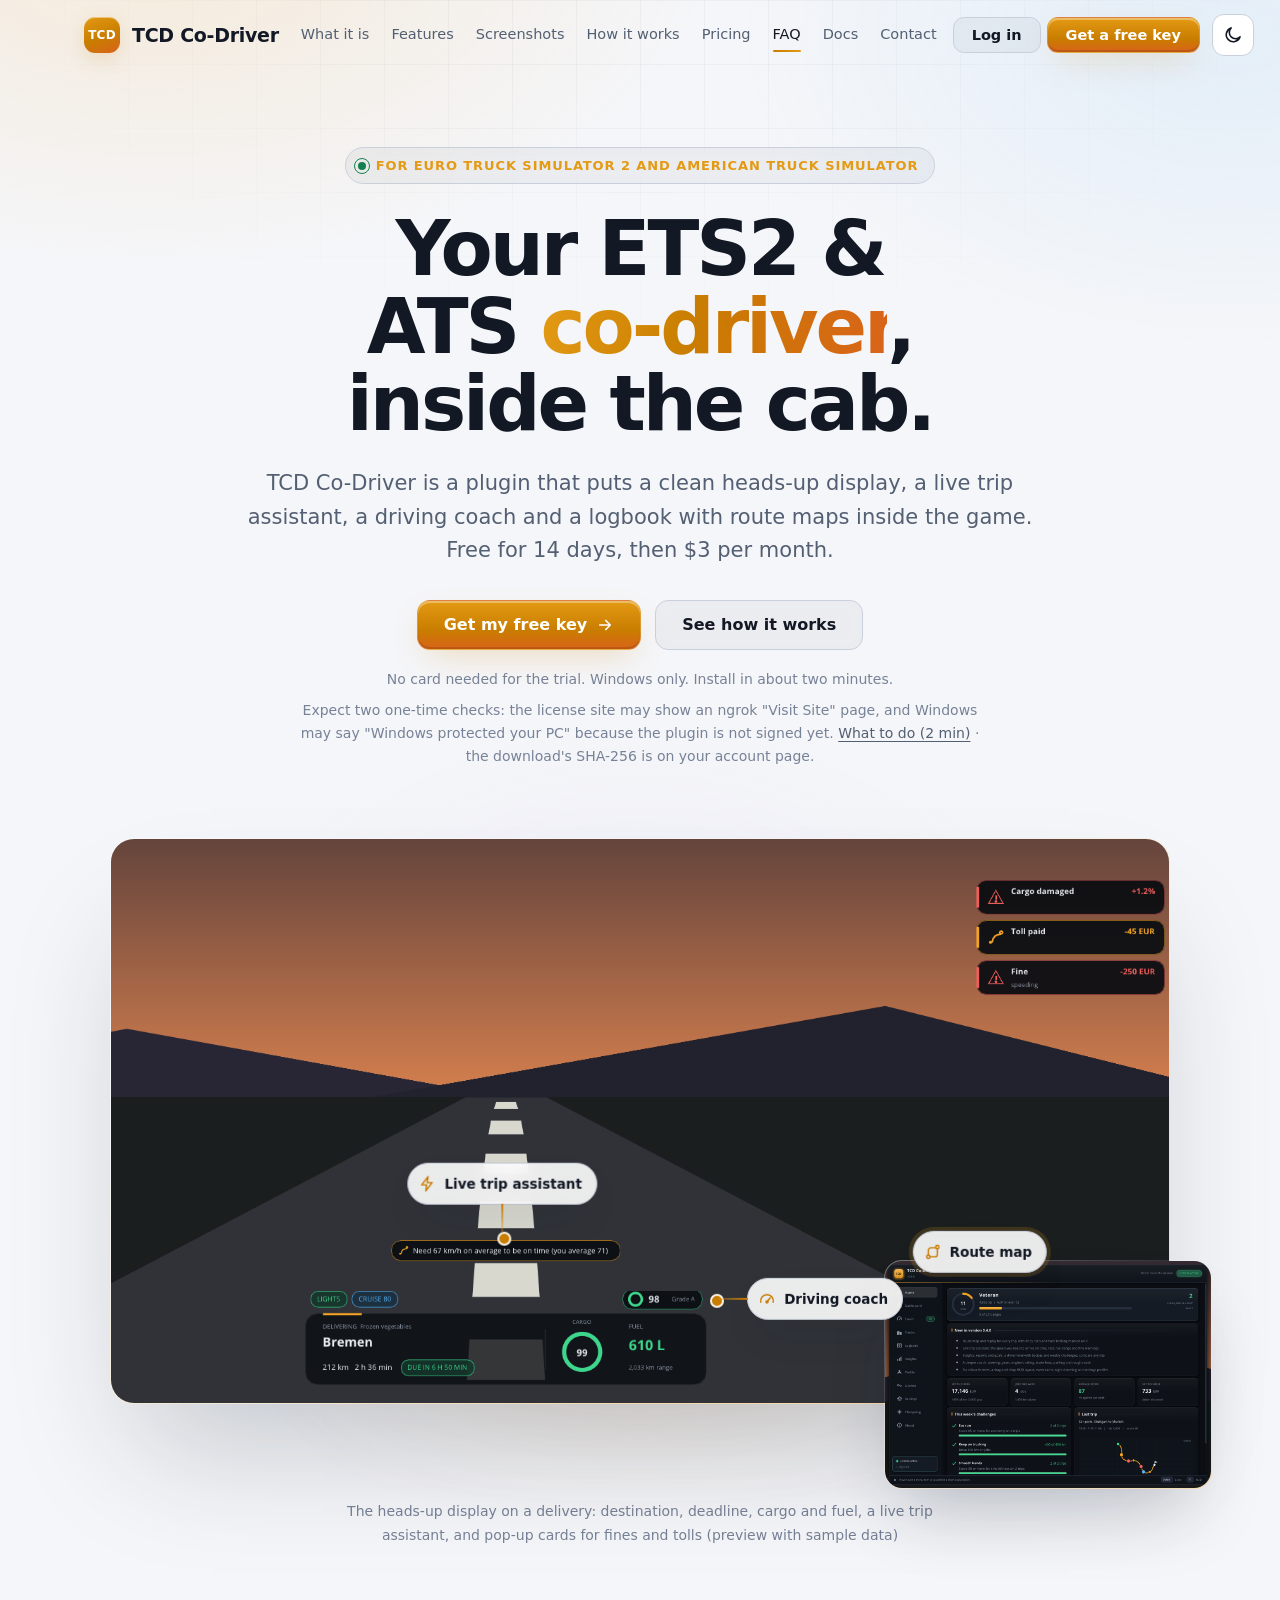
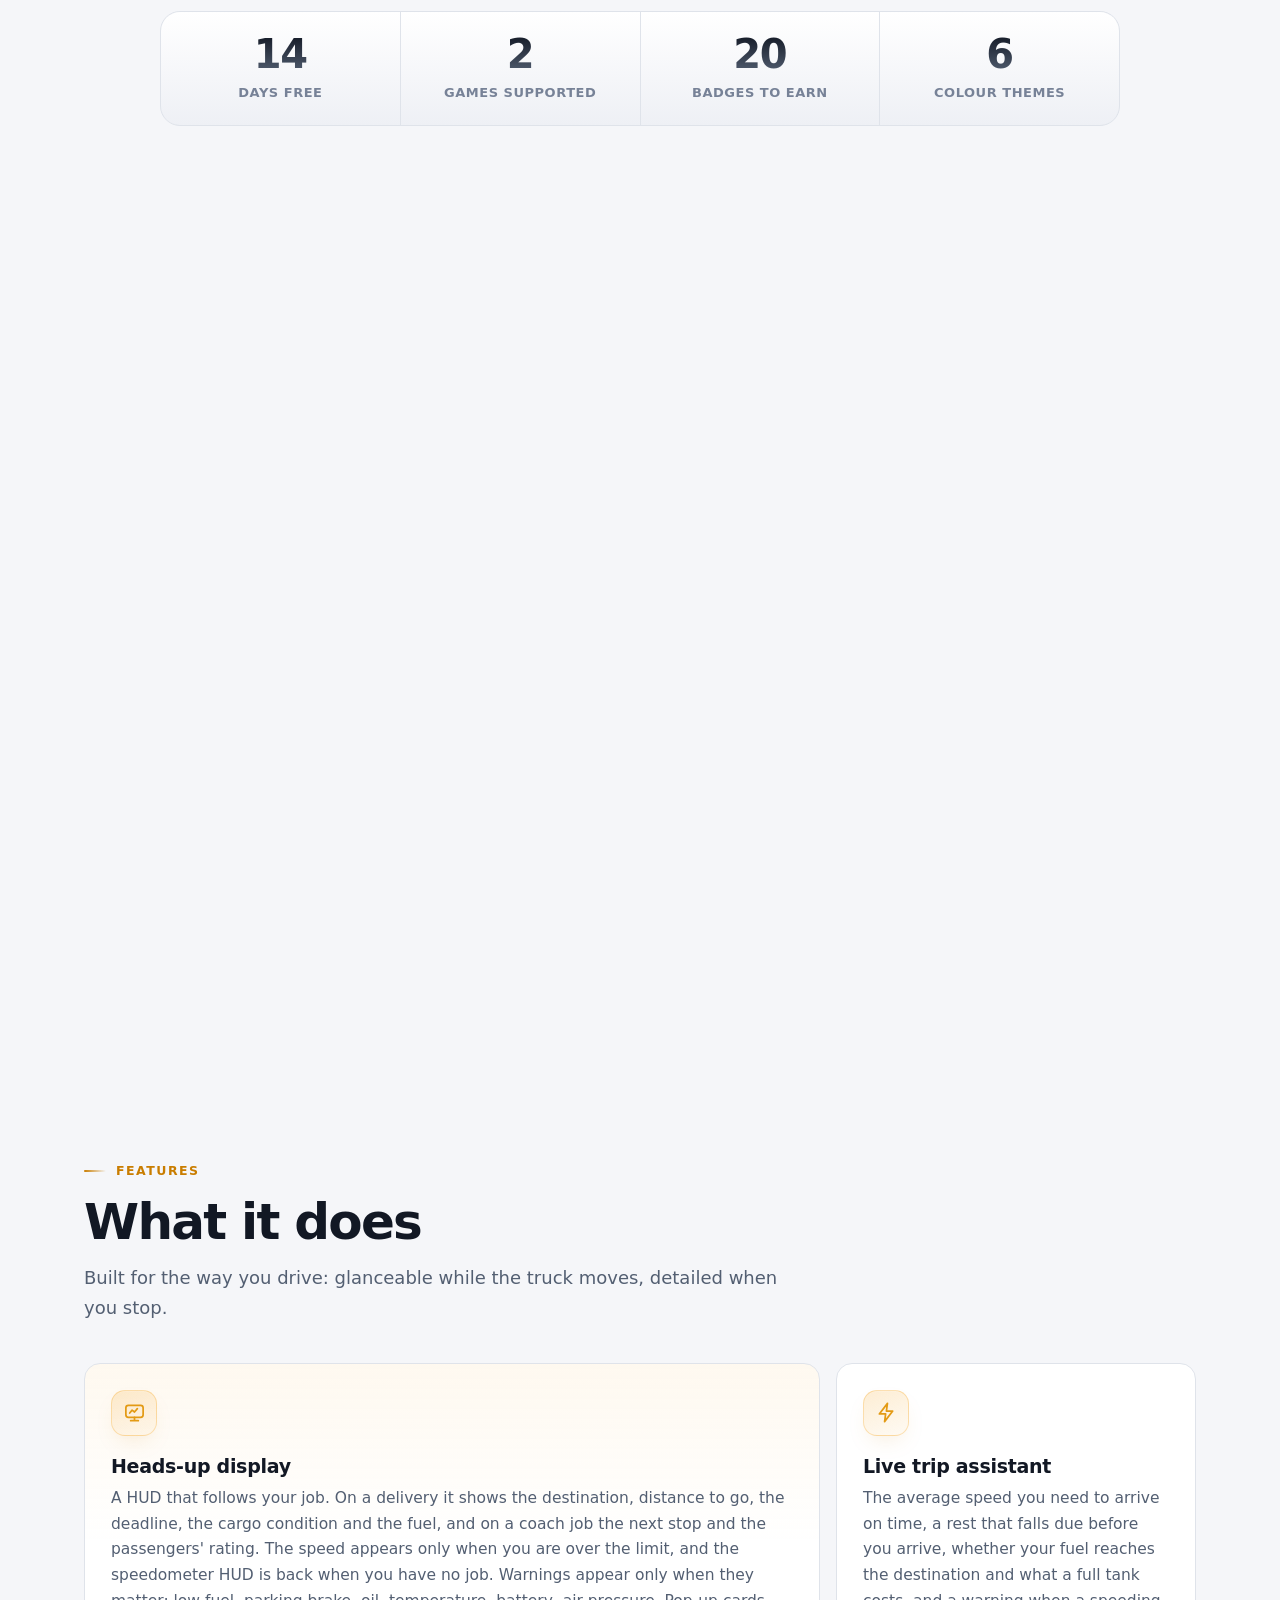
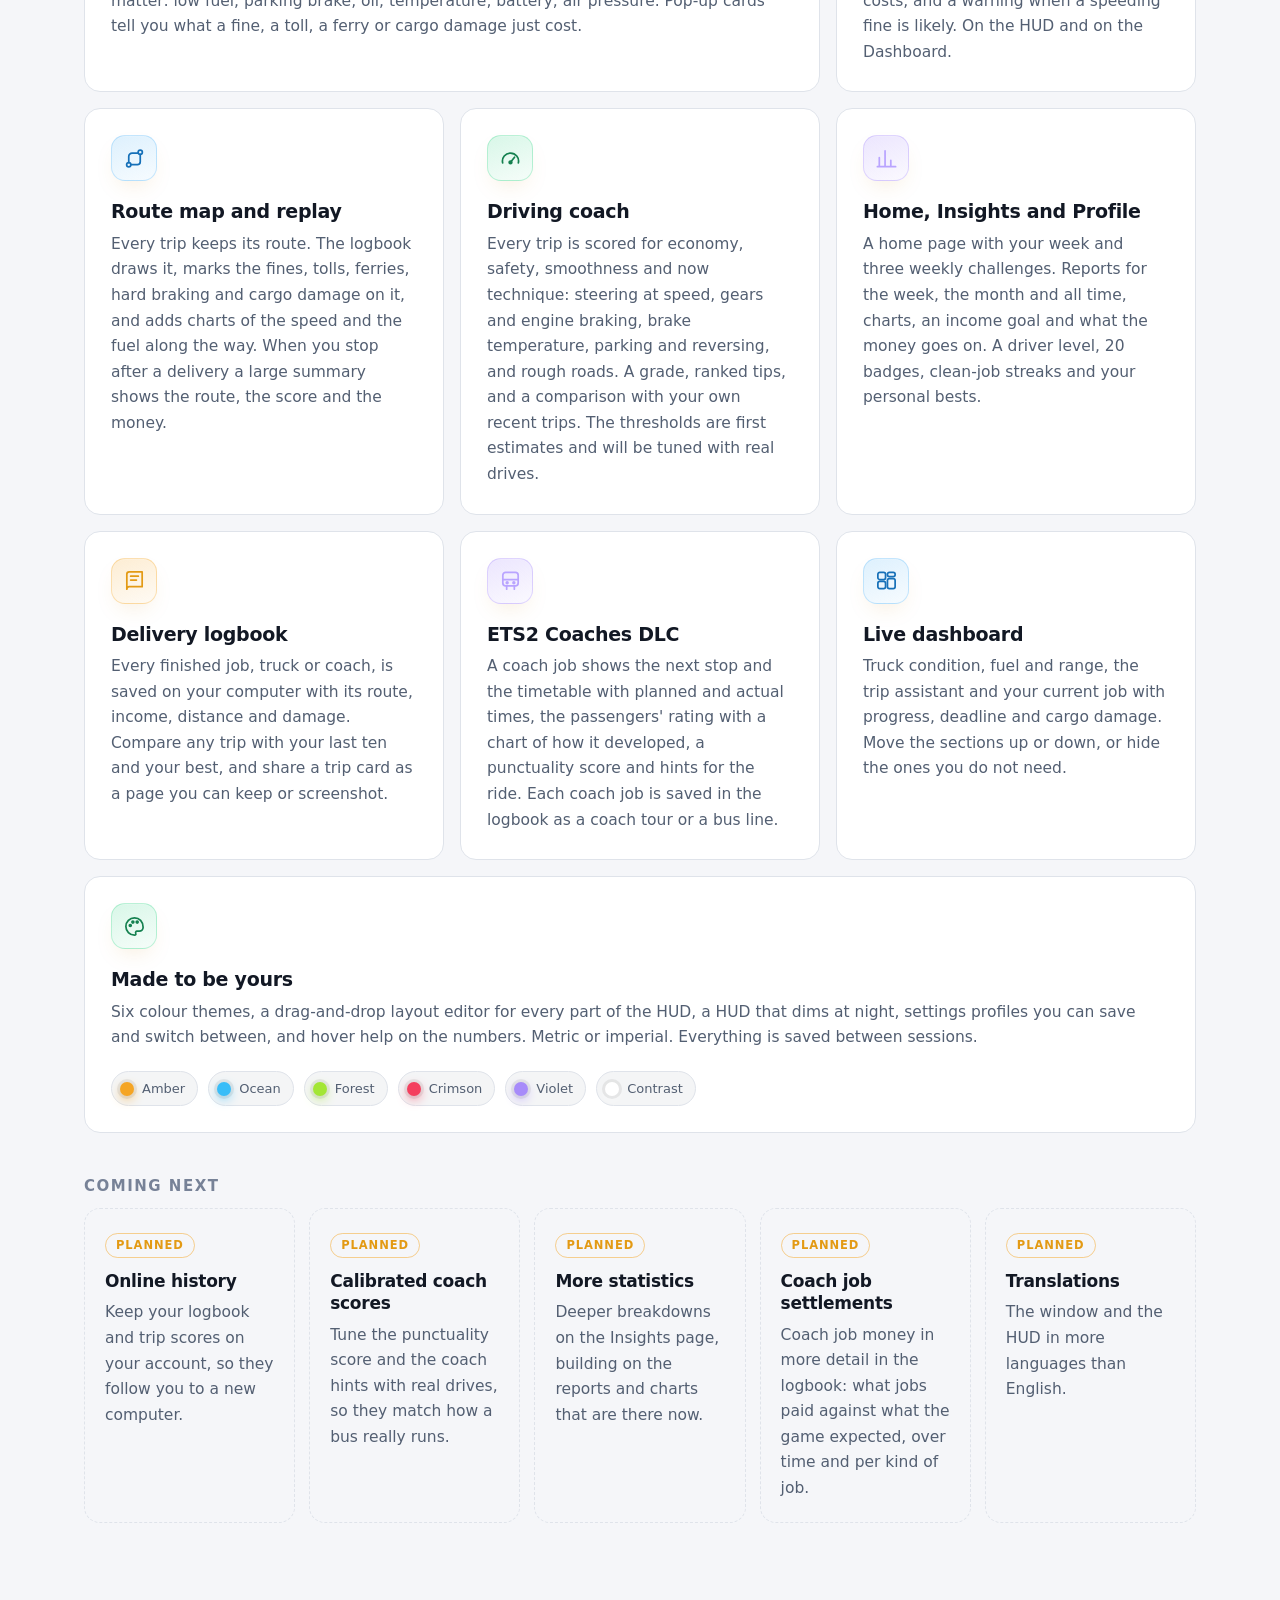
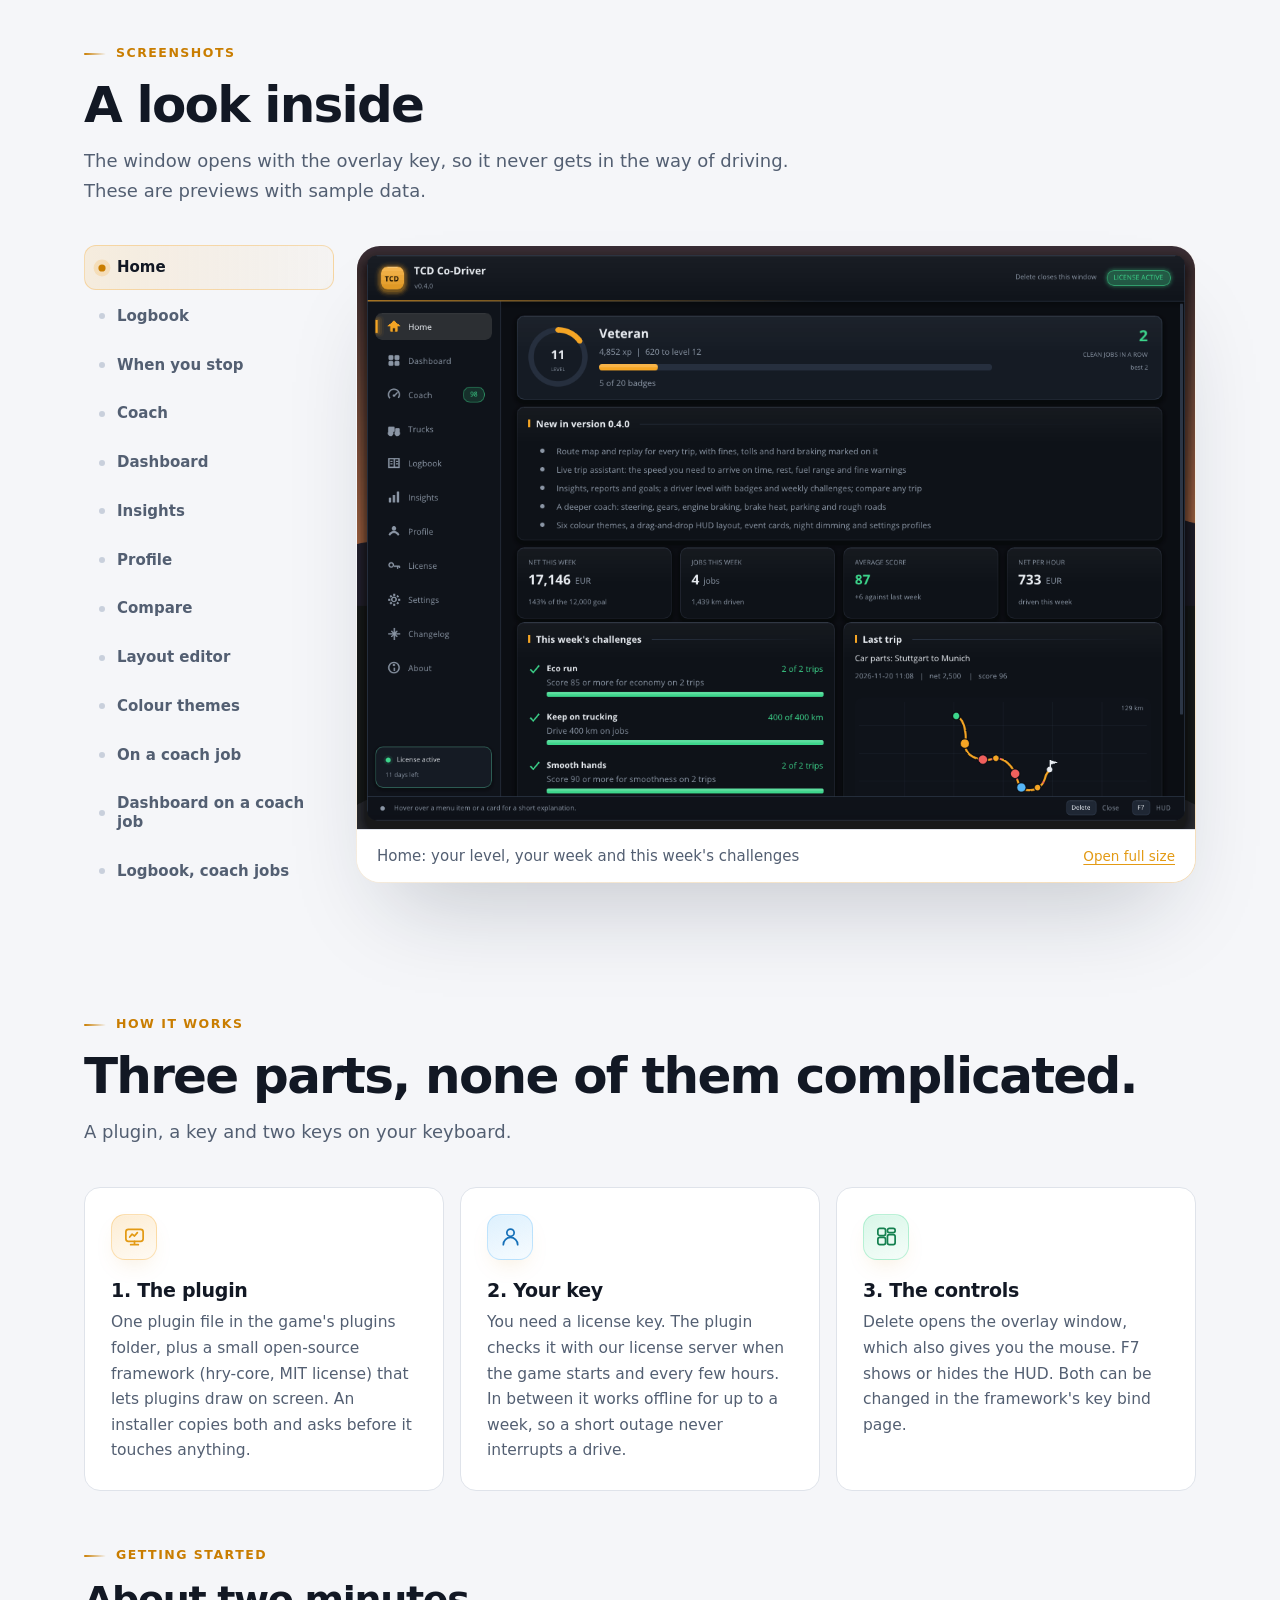
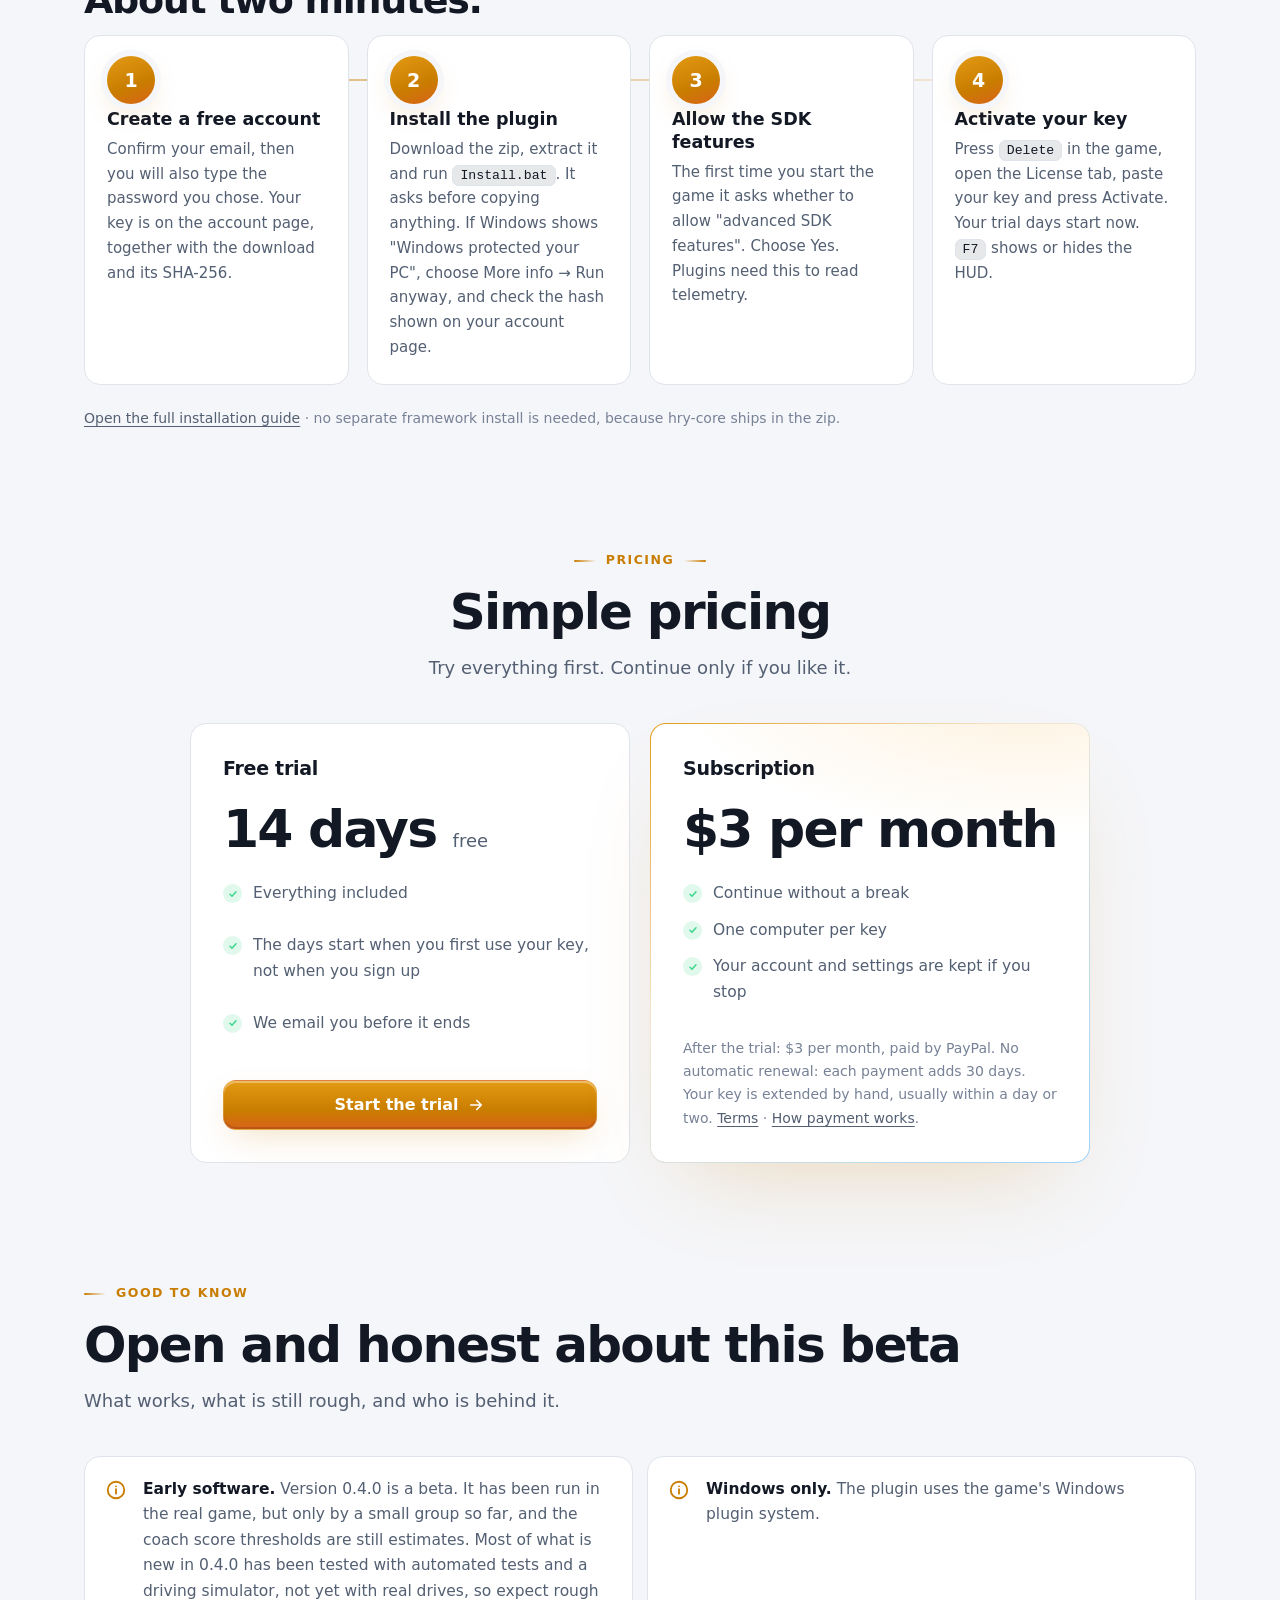
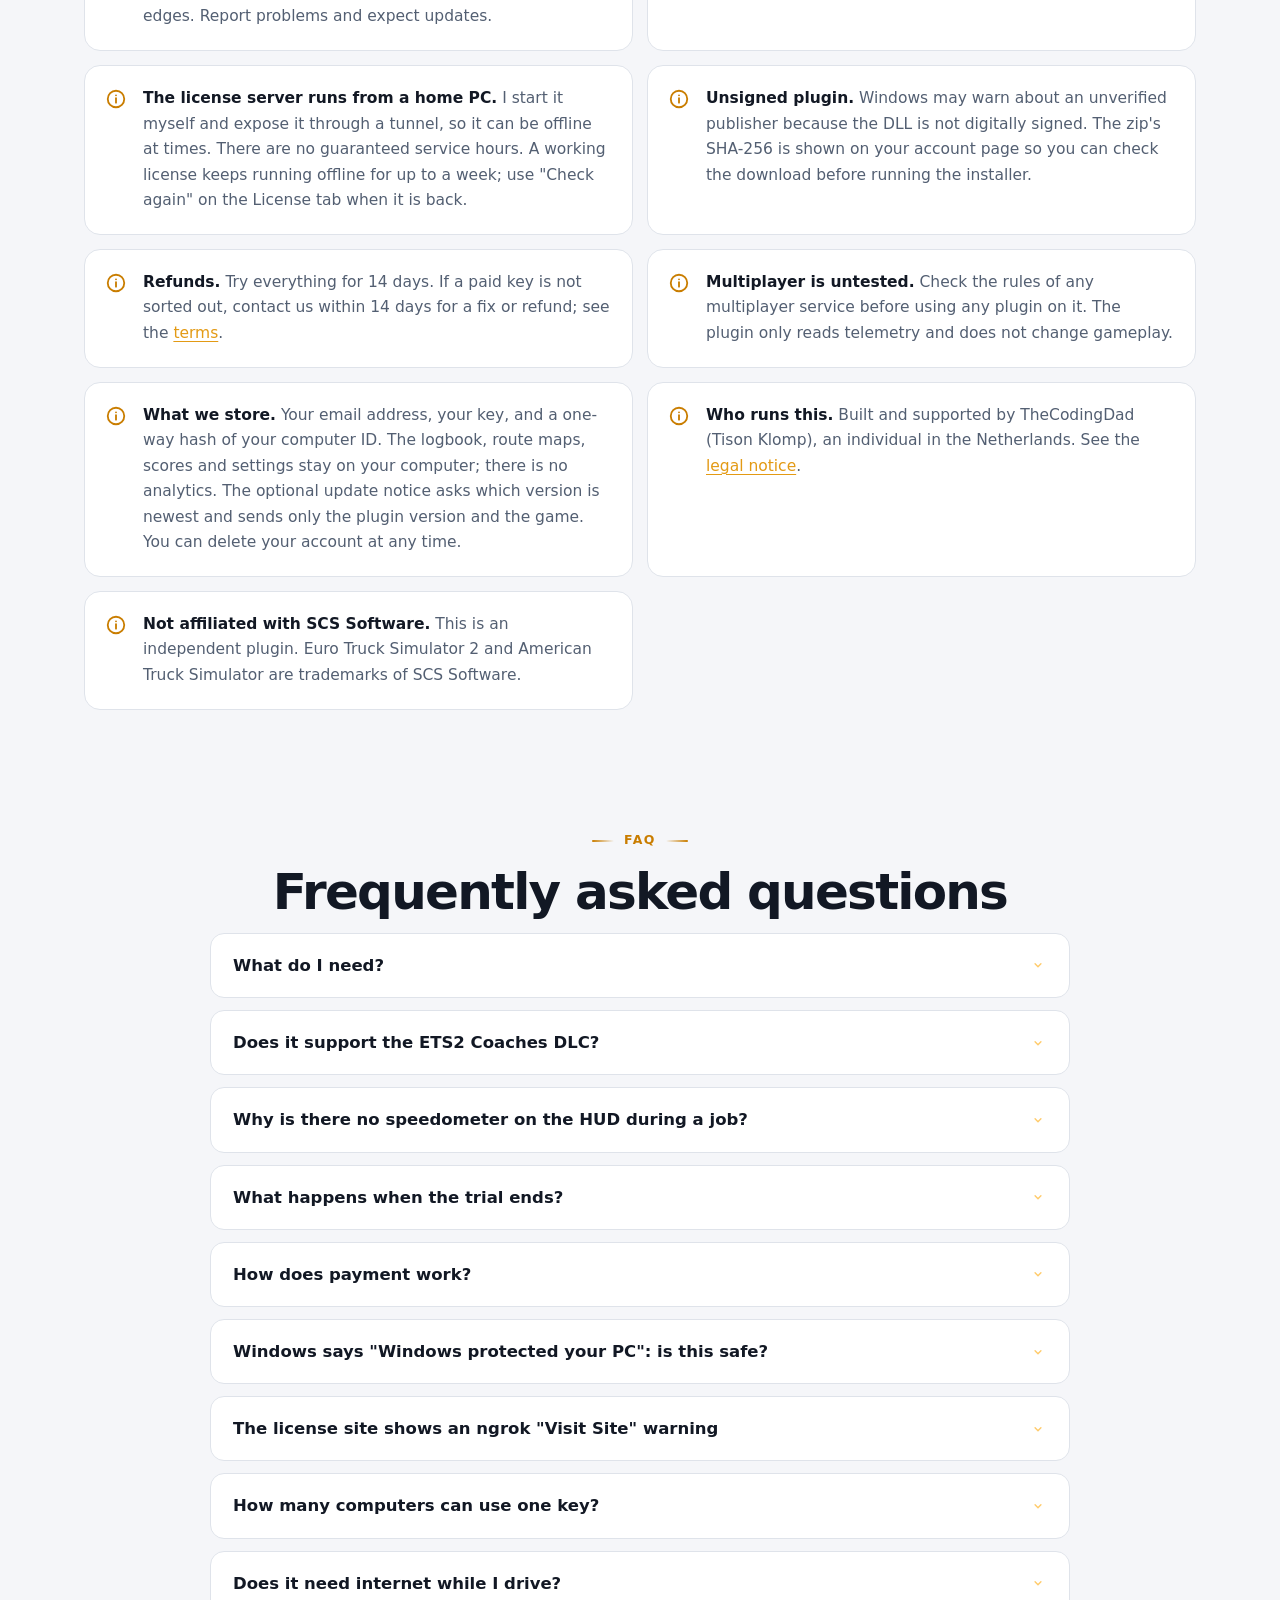
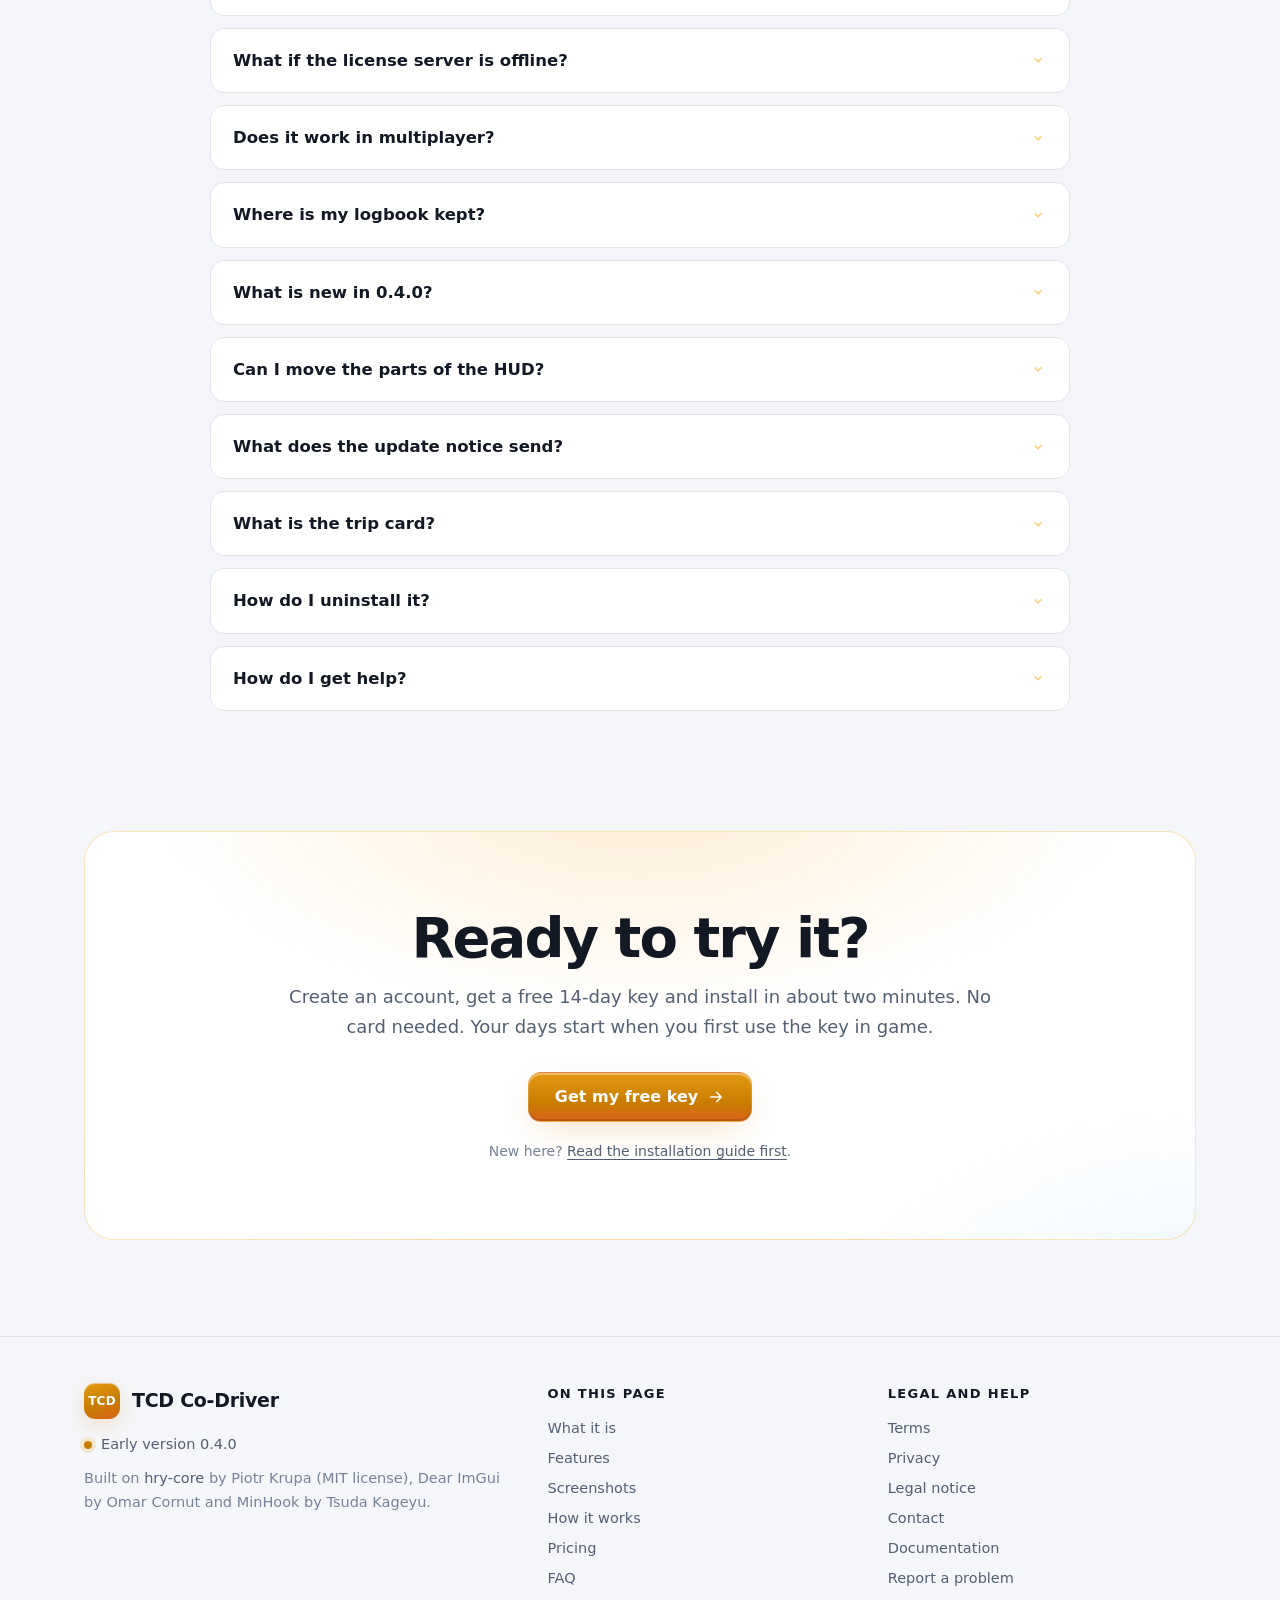
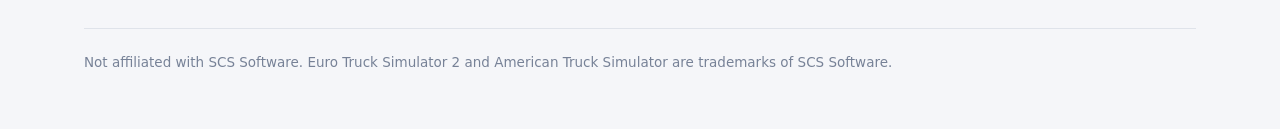
==== index.html @ 5c1eb976 "Update the website" ====
<!doctype html>
<html lang="en">
<head>
<meta charset="utf-8">
<meta name="viewport" content="width=device-width,initial-scale=1">
<meta http-equiv="Content-Security-Policy" content="default-src 'none'; img-src 'self' data:; style-src 'self' 'unsafe-inline'; script-src 'unsafe-inline'; base-uri 'none'; form-action 'none'; connect-src 'none'">
<meta name="referrer" content="no-referrer">
<title>TCD Co-Driver - a co-driver for Euro Truck Simulator 2 and American Truck Simulator</title>
<meta name="description" content="A plugin for ETS2 and ATS that puts a heads-up display, live truck and job data and a delivery logbook inside the game. Free for 14 days, then $3 per month.">
<meta property="og:title" content="TCD Co-Driver: a co-driver for your cab">
<meta property="og:description" content="A heads-up display, live truck and job data and a delivery logbook for ETS2 and ATS.">
<meta property="og:type" content="website">
<meta property="og:url" content="https://thecodingdad-tisonk.github.io/tcd-codriver/">
<meta property="og:site_name" content="TCD Co-Driver">
<meta property="og:image" content="https://thecodingdad-tisonk.github.io/tcd-codriver/assets/og-image.png?v=f2dee5c9">
<meta name="twitter:card" content="summary_large_image">
<meta name="theme-color" content="#070a0f">
<link rel="canonical" href="https://thecodingdad-tisonk.github.io/tcd-codriver/">
<link rel="icon" href="data:image/svg+xml,%3Csvg xmlns='http://www.w3.org/2000/svg' viewBox='0 0 32 32'%3E%3Crect width='32' height='32' rx='8' fill='%23f5a524'/%3E%3Ctext x='16' y='21' font-family='Arial' font-weight='800' font-size='12' text-anchor='middle' fill='%231a1102'%3ETCD%3C/text%3E%3C/svg%3E">
<script>(function(){var r=document.documentElement,t=null;r.className+=' js';try{t=localStorage.getItem('tcd-theme')}catch(e){}if(t!=='light'&&t!=='dark'){t=window.matchMedia&&window.matchMedia('(prefers-color-scheme: light)').matches?'light':'dark'}r.setAttribute('data-theme',t)})();</script>
<link rel="stylesheet" href="assets/site.css?v=7a17fbfb">
<script type="application/ld+json">
{"@context":"https://schema.org","@graph":[
 {"@type":"SoftwareApplication","name":"TCD Co-Driver","applicationCategory":"Game","operatingSystem":"Windows","description":"A co-driver HUD, dashboard, driving coach and delivery logbook for Euro Truck Simulator 2 and American Truck Simulator.","url":"https://thecodingdad-tisonk.github.io/tcd-codriver/","image":"https://thecodingdad-tisonk.github.io/tcd-codriver/assets/og-image.png?v=f2dee5c9","offers":{"@type":"Offer","price":"3","priceCurrency":"USD","description":"Free for 14 days, then $3 per month."}},
 {"@type":"FAQPage","mainEntity":[
  {"@type":"Question","name":"What do I need?","acceptedAnswer":{"@type":"Answer","text":"Euro Truck Simulator 2 or American Truck Simulator on Windows, and a free license key from the account page."}},
  {"@type":"Question","name":"How does payment work?","acceptedAnswer":{"@type":"Answer","text":"After the trial you pay $3 per month through PayPal from your account page and enter the transaction ID. Nothing is charged automatically; each payment adds 30 days."}},
  {"@type":"Question","name":"Does it need internet while I drive?","acceptedAnswer":{"@type":"Answer","text":"It checks in at start and every few hours, then works offline for up to a week."}}
 ]}
]}
</script>
</head>
<body>
<svg width="0" height="0" style="position:absolute" aria-hidden="true" focusable="false"><defs>
  <symbol id="i-hud" viewBox="0 0 24 24"><rect x="3" y="4.5" width="18" height="12.5" rx="2.6"/><path d="M8 20.5h8M12 17v3.5"/><path d="M7 12.5l2.5-3 2.5 2 3-3.5"/></symbol>
  <symbol id="i-bolt" viewBox="0 0 24 24"><path d="M13 2.5 4.5 13.5h6.6L10 21.5l8.5-11h-6.6z"/></symbol>
  <symbol id="i-route" viewBox="0 0 24 24"><circle cx="6" cy="18.5" r="2.2"/><circle cx="18" cy="5.5" r="2.2"/><path d="M6 16.3V10a3.5 3.5 0 0 1 3.5-3.5H15.8"/><path d="M8.2 18.5H15a3 3 0 0 0 3-3V7.7"/></symbol>
  <symbol id="i-gauge" viewBox="0 0 24 24"><path d="M3.8 16.5a8.4 8.4 0 1 1 16.4 0"/><path d="M12 16l4.2-5.4"/><circle cx="12" cy="16" r="1.4"/></symbol>
  <symbol id="i-chart" viewBox="0 0 24 24"><path d="M4.5 20.5V11M10.5 20.5V4M16.5 20.5v-6.5M2.5 20.5h19"/></symbol>
  <symbol id="i-book" viewBox="0 0 24 24"><path d="M4 5.5A2.5 2.5 0 0 1 6.5 3H20v15.5H6.5A2.5 2.5 0 0 0 4 21z"/><path d="M8 7.5h8M8 11.5h6"/></symbol>
  <symbol id="i-bus" viewBox="0 0 24 24"><rect x="4" y="3.5" width="16" height="14" rx="3"/><path d="M4 11h16M8 21v-3.5M16 21v-3.5"/><circle cx="8.5" cy="14.3" r=".9"/><circle cx="15.5" cy="14.3" r=".9"/></symbol>
  <symbol id="i-dash" viewBox="0 0 24 24"><rect x="3" y="3.5" width="8" height="7.5" rx="2"/><rect x="13" y="3.5" width="8" height="4.5" rx="2"/><rect x="13" y="10" width="8" height="10.5" rx="2"/><rect x="3" y="13" width="8" height="7.5" rx="2"/></symbol>
  <symbol id="i-palette" viewBox="0 0 24 24"><path d="M12 3a9 9 0 1 0 0 18c1.3 0 1.8-1 1.3-1.9-.5-1 .1-2.2 1.3-2.2H17a4 4 0 0 0 4-4C21 6.6 17 3 12 3z"/><circle cx="7.6" cy="11" r="1"/><circle cx="10.3" cy="7.4" r="1"/><circle cx="14.8" cy="7.4" r="1"/></symbol>
  <symbol id="i-check" viewBox="0 0 24 24"><path d="M5 12.5l4.5 4.5L19 7.5"/></symbol>
  <symbol id="i-info" viewBox="0 0 24 24"><circle cx="12" cy="12" r="9"/><path d="M12 11v5M12 8h.01"/></symbol>
  <symbol id="i-arrow" viewBox="0 0 24 24"><path d="M5 12h14M13 6l6 6-6 6"/></symbol>
  <symbol id="i-sun" viewBox="0 0 24 24"><circle cx="12" cy="12" r="4"/><path d="M12 2.5v2.2M12 19.3v2.2M4.2 4.2l1.6 1.6M18.2 18.2l1.6 1.6M2.5 12h2.2M19.3 12h2.2M4.2 19.8l1.6-1.6M18.2 5.8l1.6-1.6"/></symbol>
  <symbol id="i-moon" viewBox="0 0 24 24"><path d="M20.5 14.2A8.5 8.5 0 1 1 9.8 3.5a6.8 6.8 0 0 0 10.7 10.7z"/></symbol>
  <symbol id="i-menu" viewBox="0 0 24 24"><path d="M4 7h16M4 12h16M4 17h16"/></symbol>
  <symbol id="i-user" viewBox="0 0 24 24"><circle cx="12" cy="8" r="3.8"/><path d="M4.5 20.5a7.5 7.5 0 0 1 15 0"/></symbol>
</defs></svg>
<a class="skip" href="#top">Skip to the content</a>
<div class="progress" aria-hidden="true"></div>

<header class="site">
  <div class="wrap bar">
    <a class="brand" href="#top"><span class="mark" aria-hidden="true">TCD</span>TCD Co-Driver</a>
    <nav id="nav" aria-label="Main">
      <a href="#about">What it is</a><a href="#features">Features</a><a href="#screens">Screenshots</a><a href="#how">How it works</a><a href="#pricing">Pricing</a><a href="#faq">FAQ</a><a href="https://github.com/TheCodingDad-TisonK/tcd-codriver-docs">Docs</a><a href="contact.html">Contact</a>
      <a class="btn small ghost" href="https://unhistorical-subglobular-marhta.ngrok-free.dev/login">Log in</a>
      <a class="btn small" href="https://unhistorical-subglobular-marhta.ngrok-free.dev/register">Get a free key</a>
      
    </nav>
    <div class="bar-tools"><button class="theme-btn" type="button" aria-label="Switch to light theme" title="Switch between dark and light"><svg class="sun" aria-hidden="true"><use href="#i-sun"/></svg><svg class="moon" aria-hidden="true"><use href="#i-moon"/></svg></button><button class="menu-btn" type="button" aria-label="Menu" aria-expanded="false" aria-controls="nav"><svg aria-hidden="true"><use href="#i-menu"/></svg></button></div>
  </div>
</header>

<main id="top" class="wrap">
<div class="hero">
  <span class="eyebrow rv"><span class="pulse" aria-hidden="true"></span>For Euro Truck Simulator 2 and American Truck Simulator</span>
  <h1 class="rv" style="--d:.05s">Your ETS2 &amp; ATS <span class="grad">co-driver</span>, inside the cab.</h1>
  <p class="lede rv" style="--d:.1s">TCD Co-Driver is a plugin that puts a clean heads-up display, a live trip assistant, a driving coach and a logbook with route maps inside the game. Free for 14 days, then $3 per month.</p>
  <div class="cta rv" style="--d:.15s">
    <a class="btn" href="https://unhistorical-subglobular-marhta.ngrok-free.dev/register">Get my free key <svg aria-hidden="true"><use href="#i-arrow"/></svg></a>
    
    <a class="btn ghost" href="#how">See how it works</a>
  </div>
  <p class="fine rv" style="--d:.2s">No card needed for the trial. Windows only. Install in about two minutes.</p>
  <p class="fine rv" style="--d:.22s">Expect two one-time checks: the license site may show an ngrok "Visit Site" page, and Windows may say "Windows protected your PC" because the plugin is not signed yet. <a href="https://github.com/TheCodingDad-TisonK/tcd-codriver-docs/blob/main/docs/faq.md">What to do (2 min)</a> &middot; the download's SHA-256 is on your account page.</p>

  <div class="stage rv" style="--d:.25s" id="stage">
    <figure class="device"><img src="assets/hud.png?v=db91bb57" width="1500" height="800" alt="Preview of the heads-up display over a road, with sample data: the destination, the distance to go and a deadline chip, a ring with the cargo condition, the fuel left, a trip assistant line saying what average speed is needed to arrive on time, and pop-up cards for a fine, a toll and cargo damage."></figure>
    <figure class="float-win" aria-hidden="true"><img src="assets/home.png?v=6273e535" width="1180" height="820" alt="" loading="lazy"></figure>
    <span class="tag-f v a" aria-hidden="true"><svg><use href="#i-bolt"/></svg>Live trip assistant</span>
    <span class="tag-f badge b" aria-hidden="true"><svg><use href="#i-route"/></svg>Route map</span>
    <span class="tag-f h c" aria-hidden="true"><svg><use href="#i-gauge"/></svg>Driving coach</span>
  </div>
  <p class="cap">The heads-up display on a delivery: destination, deadline, cargo and fuel, a live trip assistant, and pop-up cards for fines and tolls (preview with sample data)</p>

  <div class="stats rv" role="list">
    <div class="stat" role="listitem"><b data-count="14">14</b><span>days free</span></div>
    <div class="stat" role="listitem"><b data-count="2">2</b><span>games supported</span></div>
    <div class="stat" role="listitem"><b data-count="20">20</b><span>badges to earn</span></div>
    <div class="stat" role="listitem"><b data-count="6">6</b><span>colour themes</span></div>
  </div>

  <div class="notice rv"><svg viewBox="0 0 24 24" aria-hidden="true"><use href="#i-info"/></svg><div><b>Early version 0.4.0.</b> The pictures are previews rendered with sample data, not recordings from the game. Known limits: small tester group, multiplayer untested, coach score thresholds are estimates, and most of what is new in 0.4.0 (the trip assistant, route maps, the deeper coach and the layout editor) has been tested with automated tests and a driving simulator but still needs real drives.</div></div>
</div>

<section id="about">
  <div class="rv"><span class="kicker">The idea</span>
  <h2>What is TCD Co-Driver?</h2>
  <p class="sub">A plugin for the game, not a separate program.</p></div>
  <div class="about">
    <div class="rv">
      <p><strong>A small file you add to the game.</strong> Euro Truck Simulator 2 and American Truck Simulator share live information with plugins: your speed, engine rpm, fuel, damage, the job you are on, and what happens when you finish it. TCD Co-Driver reads that information and shows it back to you, inside the game window.</p>
      <p><strong>No second screen, no second app.</strong> It is built to draw directly in the game with the game's own graphics. While you drive you see a heads-up display. When you stop, one key opens a window with the details.</p>
      <p><strong>It only reads and shows.</strong> It does not change how the game plays. It adds no trucks, maps or cheats.</p>
    </div>
    <div class="card glance rv fx" style="--d:.1s">
      <h3>At a glance</h3>
      <ul>
        <li><svg aria-hidden="true"><use href="#i-check"/></svg><span><b>For:</b> ETS2 and ATS on Windows, including ETS2 Coaches DLC jobs</span></li>
        <li><svg aria-hidden="true"><use href="#i-check"/></svg><span><b>What you get:</b> a HUD that follows your job, a live trip assistant, a driving coach, a route map and report for every trip, a driver level with badges and challenges, and a logbook of deliveries and coach jobs</span></li>
        <li><svg aria-hidden="true"><use href="#i-check"/></svg><span><b>Controls:</b> Delete opens the window, F7 shows or hides the HUD</span></li>
        <li><svg aria-hidden="true"><use href="#i-check"/></svg><span><b>Cost:</b> 14 days free, then $3 per month</span></li>
        <li><svg aria-hidden="true"><use href="#i-check"/></svg><span><b>Version:</b> 0.4.0, early and in testing</span></li>
      </ul>
    </div>
  </div>
</section>

<section id="features">
  <div class="rv"><span class="kicker">Features</span>
  <h2>What it does</h2>
  <p class="sub">Built for the way you drive: glanceable while the truck moves, detailed when you stop.</p></div>
  <div class="bento">
    <div class="card lead s4 rv"><span class="ico"><svg aria-hidden="true"><use href="#i-hud"/></svg></span><h3>Heads-up display</h3><p>A HUD that follows your job. On a delivery it shows the destination, distance to go, the deadline, the cargo condition and the fuel, and on a coach job the next stop and the passengers' rating. The speed appears only when you are over the limit, and the speedometer HUD is back when you have no job. Warnings appear only when they matter: low fuel, parking brake, oil, temperature, battery, air pressure. Pop-up cards tell you what a fine, a toll, a ferry or cargo damage just cost.</p></div>
    <div class="card s2 rv" style="--d:.05s"><span class="ico"><svg aria-hidden="true"><use href="#i-bolt"/></svg></span><h3>Live trip assistant</h3><p>The average speed you need to arrive on time, a rest that falls due before you arrive, whether your fuel reaches the destination and what a full tank costs, and a warning when a speeding fine is likely. On the HUD and on the Dashboard.</p></div>
    <div class="card s2 rv"><span class="ico b"><svg aria-hidden="true"><use href="#i-route"/></svg></span><h3>Route map and replay</h3><p>Every trip keeps its route. The logbook draws it, marks the fines, tolls, ferries, hard braking and cargo damage on it, and adds charts of the speed and the fuel along the way. When you stop after a delivery a large summary shows the route, the score and the money.</p></div>
    <div class="card s2 rv" style="--d:.05s"><span class="ico g"><svg aria-hidden="true"><use href="#i-gauge"/></svg></span><h3>Driving coach</h3><p>Every trip is scored for economy, safety, smoothness and now technique: steering at speed, gears and engine braking, brake temperature, parking and reversing, and rough roads. A grade, ranked tips, and a comparison with your own recent trips. The thresholds are first estimates and will be tuned with real drives.</p></div>
    <div class="card s2 rv" style="--d:.1s"><span class="ico v"><svg aria-hidden="true"><use href="#i-chart"/></svg></span><h3>Home, Insights and Profile</h3><p>A home page with your week and three weekly challenges. Reports for the week, the month and all time, charts, an income goal and what the money goes on. A driver level, 20 badges, clean-job streaks and your personal bests.</p></div>
    <div class="card s2 rv"><span class="ico"><svg aria-hidden="true"><use href="#i-book"/></svg></span><h3>Delivery logbook</h3><p>Every finished job, truck or coach, is saved on your computer with its route, income, distance and damage. Compare any trip with your last ten and your best, and share a trip card as a page you can keep or screenshot.</p></div>
    <div class="card s2 rv" style="--d:.05s"><span class="ico v"><svg aria-hidden="true"><use href="#i-bus"/></svg></span><h3>ETS2 Coaches DLC</h3><p>A coach job shows the next stop and the timetable with planned and actual times, the passengers' rating with a chart of how it developed, a punctuality score and hints for the ride. Each coach job is saved in the logbook as a coach tour or a bus line.</p></div>
    <div class="card s2 rv" style="--d:.1s"><span class="ico b"><svg aria-hidden="true"><use href="#i-dash"/></svg></span><h3>Live dashboard</h3><p>Truck condition, fuel and range, the trip assistant and your current job with progress, deadline and cargo damage. Move the sections up or down, or hide the ones you do not need.</p></div>
    <div class="card s6 rv"><span class="ico g"><svg aria-hidden="true"><use href="#i-palette"/></svg></span><h3>Made to be yours</h3><p>Six colour themes, a drag-and-drop layout editor for every part of the HUD, a HUD that dims at night, settings profiles you can save and switch between, and hover help on the numbers. Metric or imperial. Everything is saved between sessions.</p>
      <div class="swatches" aria-hidden="true"><span class="sw"><i style="background:#f5a524;color:#f5a524"></i>Amber</span><span class="sw"><i style="background:#38bdf8;color:#38bdf8"></i>Ocean</span><span class="sw"><i style="background:#a3e635;color:#a3e635"></i>Forest</span><span class="sw"><i style="background:#f43f5e;color:#f43f5e"></i>Crimson</span><span class="sw"><i style="background:#a78bfa;color:#a78bfa"></i>Violet</span><span class="sw"><i style="background:#ffffff;color:#ffffff"></i>Contrast</span></div></div>
  </div>
  <p class="subhead rv">Coming next</p>
  <div class="next-grid">
    <div class="card next rv"><span class="tag">Planned</span><h3>Online history</h3><p>Keep your logbook and trip scores on your account, so they follow you to a new computer.</p></div>
    <div class="card next rv" style="--d:.04s"><span class="tag">Planned</span><h3>Calibrated coach scores</h3><p>Tune the punctuality score and the coach hints with real drives, so they match how a bus really runs.</p></div>
    <div class="card next rv" style="--d:.08s"><span class="tag">Planned</span><h3>More statistics</h3><p>Deeper breakdowns on the Insights page, building on the reports and charts that are there now.</p></div>
    <div class="card next rv" style="--d:.12s"><span class="tag">Planned</span><h3>Coach job settlements</h3><p>Coach job money in more detail in the logbook: what jobs paid against what the game expected, over time and per kind of job.</p></div>
    <div class="card next rv" style="--d:.16s"><span class="tag">Planned</span><h3>Translations</h3><p>The window and the HUD in more languages than English.</p></div>
  </div>
</section>

<section id="screens">
  <div class="rv"><span class="kicker">Screenshots</span>
  <h2>A look inside</h2>
  <p class="sub">The window opens with the overlay key, so it never gets in the way of driving. These are previews with sample data.</p></div>
  <div class="gallery rv" id="gallery">
    <figure><a href="assets/home.png?v=6273e535" target="_blank" rel="noopener"><img src="assets/home.png?v=6273e535" width="1180" height="820" alt="Preview of the Home page (sample data): a driver level with experience and badges, what is new, the week's net income against a goal, jobs, average score, three weekly challenges and the route of the last trip." loading="lazy"></a><figcaption>Home: your level, your week and this week's challenges</figcaption></figure>
    <figure><a href="assets/logbook.png?v=66b2e372" target="_blank" rel="noopener"><img src="assets/logbook.png?v=66b2e372" width="1180" height="820" alt="Preview of the logbook (sample data): a searchable list of deliveries and the report of the selected one, with a route map marking where the truck was over the limit and braked hard, and charts of speed and fuel along the trip." loading="lazy"></a><figcaption>Logbook: every delivery with its route map and charts</figcaption></figure>
    <figure><a href="assets/summary.png?v=4f589d8a" target="_blank" rel="noopener"><img src="assets/summary.png?v=4f589d8a" width="800" height="556" alt="Preview of the large summary card shown when the truck stops after a delivery (sample data): the route, the score, the net income, how the trip compares with the last ten, and a level-up." loading="lazy"></a><figcaption>When you stop: the route, the score and the money</figcaption></figure>
    <figure><a href="assets/coach.png?v=8eef2786" target="_blank" rel="noopener"><img src="assets/coach.png?v=8eef2786" width="1180" height="820" alt="Preview of the Coach tab (sample data): the trip score with economy, safety, smoothness and technique, tips to improve, and tiles for steering, gears, brake heat, parking and rough road." loading="lazy"></a><figcaption>Coach: four scores and what they are made of</figcaption></figure>
    <figure><a href="assets/dashboard.png?v=cd6a6721" target="_blank" rel="noopener"><img src="assets/dashboard.png?v=cd6a6721" width="1180" height="820" alt="Preview of the Dashboard (sample data): speed, engine, fuel and range tiles and the trip assistant card with what is needed to arrive on time." loading="lazy"></a><figcaption>Dashboard: live data and the trip assistant</figcaption></figure>
    <figure><a href="assets/insights.png?v=a16ed0ff" target="_blank" rel="noopener"><img src="assets/insights.png?v=a16ed0ff" width="1180" height="820" alt="Preview of the Insights page (sample data): the week, the month and all time against the period before, with an income goal." loading="lazy"></a><figcaption>Insights: reports for the week, the month and all time</figcaption></figure>
    <figure><a href="assets/profile.png?v=14f7771f" target="_blank" rel="noopener"><img src="assets/profile.png?v=14f7771f" width="1180" height="820" alt="Preview of the Profile page (sample data): a driver level and title, 20 badges with progress, a clean-job streak and personal bests." loading="lazy"></a><figcaption>Profile: level, badges, streaks and personal bests</figcaption></figure>
    <figure><a href="assets/compare.png?v=5e8074b5" target="_blank" rel="noopener"><img src="assets/compare.png?v=5e8074b5" width="1180" height="820" alt="Preview of the Compare view in the logbook (sample data): one trip set against the ten before it and against the best." loading="lazy"></a><figcaption>Compare: a trip against your recent trips and your best</figcaption></figure>
    <figure><a href="assets/layout.png?v=a6a0ce0b" target="_blank" rel="noopener"><img src="assets/layout.png?v=a6a0ce0b" width="1440" height="1000" alt="Preview of the HUD layout editor (sample data): the parts of the HUD outlined on the screen with a box of sliders to resize or hide each one." loading="lazy"></a><figcaption>Layout editor: put every part of the HUD where you want it</figcaption></figure>
    <figure data-label="Colour themes"><a href="assets/themes.png?v=f4f537f2" target="_blank" rel="noopener"><img src="assets/themes.png?v=f4f537f2" width="1180" height="820" alt="Preview of the Home page in the Forest colour theme (sample data)." loading="lazy"></a><figcaption>Six colour themes for the window and the HUD</figcaption></figure>
    <figure><a href="assets/hud-coach.png?v=b67e85b0" target="_blank" rel="noopener"><img src="assets/hud-coach.png?v=b67e85b0" width="1180" height="820" alt="Preview of the heads-up display during a coach job (sample data): the next stop with its arrival time and a late chip, a ring with the passengers' rating, and the on-time score. There is no speedometer." loading="lazy"></a><figcaption>On a coach job: next stop, passengers' rating and on-time score</figcaption></figure>
    <figure><a href="assets/coachjob.png?v=9c4c3b8e" target="_blank" rel="noopener"><img src="assets/coachjob.png?v=9c4c3b8e" width="1180" height="820" alt="Preview of the dashboard during a coach tour (sample data): passenger satisfaction with a chart of the rating over the job, status chips, and the timetable with planned and actual times and delays." loading="lazy"></a><figcaption>Dashboard on a coach job: rating chart and timetable</figcaption></figure>
    <figure data-label="Logbook, coach jobs"><a href="assets/logbook-coach.png?v=aae3c178" target="_blank" rel="noopener"><img src="assets/logbook-coach.png?v=aae3c178" width="1180" height="820" alt="Preview of the logbook with a coach tour selected (sample data): the passengers' rating, the on-time score, passengers carried, and what the job paid against what the game expected." loading="lazy"></a><figcaption>Logbook: coach jobs with rating, punctuality and expected income</figcaption></figure>
  </div>
</section>

<section id="how">
  <div class="rv"><span class="kicker">How it works</span>
  <h2>Three parts, none of them complicated.</h2>
  <p class="sub">A plugin, a key and two keys on your keyboard.</p></div>
  <div class="three">
    <div class="card rv"><span class="ico"><svg aria-hidden="true"><use href="#i-hud"/></svg></span><h3>1. The plugin</h3><p>One plugin file in the game's plugins folder, plus a small open-source framework (hry-core, MIT license) that lets plugins draw on screen. An installer copies both and asks before it touches anything.</p></div>
    <div class="card rv" style="--d:.06s"><span class="ico b"><svg aria-hidden="true"><use href="#i-user"/></svg></span><h3>2. Your key</h3><p>You need a license key. The plugin checks it with our license server when the game starts and every few hours. In between it works offline for up to a week, so a short outage never interrupts a drive.</p></div>
    <div class="card rv" style="--d:.12s"><span class="ico g"><svg aria-hidden="true"><use href="#i-dash"/></svg></span><h3>3. The controls</h3><p>Delete opens the overlay window, which also gives you the mouse. F7 shows or hides the HUD. Both can be changed in the framework's key bind page.</p></div>
  </div>
  <div class="rv"><span class="kicker">Getting started</span>
  <h2 style="font-size:clamp(26px,3.4vw,38px)">About two minutes.</h2></div>
  <ol class="steps">
    <li class="rv"><b>Create a free account</b><span>Confirm your email, then you will also type the password you chose. Your key is on the account page, together with the download and its SHA-256.</span></li>
    <li class="rv" style="--d:.06s"><b>Install the plugin</b><span>Download the zip, extract it and run <code>Install.bat</code>. It asks before copying anything. If Windows shows "Windows protected your PC", choose More info &rarr; Run anyway, and check the hash shown on your account page.</span></li>
    <li class="rv" style="--d:.12s"><b>Allow the SDK features</b><span>The first time you start the game it asks whether to allow "advanced SDK features". Choose Yes. Plugins need this to read telemetry.</span></li>
    <li class="rv" style="--d:.18s"><b>Activate your key</b><span>Press <code>Delete</code> in the game, open the License tab, paste your key and press Activate. Your trial days start now. <code>F7</code> shows or hides the HUD.</span></li>
  </ol>
  <p class="fine" style="margin-top:22px"><a href="https://github.com/TheCodingDad-TisonK/tcd-codriver-docs/blob/main/docs/installation.md">Open the full installation guide</a> &middot; no separate framework install is needed, because hry-core ships in the zip.</p>
</section>

<section id="pricing">
  <div class="rv center"><span class="kicker">Pricing</span>
  <h2>Simple pricing</h2>
  <p class="sub">Try everything first. Continue only if you like it.</p></div>
  <div class="price">
    <div class="card rv"><h3>Free trial</h3><div class="big">14 days <small>free</small></div>
      <ul><li>Everything included</li><li>The days start when you first use your key, not when you sign up</li><li>We email you before it ends</li></ul>
      <a class="btn" href="https://unhistorical-subglobular-marhta.ngrok-free.dev/register">Start the trial <svg aria-hidden="true"><use href="#i-arrow"/></svg></a></div>
    <div class="card hl rv" style="--d:.08s"><h3>Subscription</h3><div class="big">$3 per month</div>
      <ul><li>Continue without a break</li><li>One computer per key</li><li>Your account and settings are kept if you stop</li></ul>
      <span class="fine">After the trial: $3 per month, paid by PayPal. No automatic renewal: each payment adds 30 days. Your key is extended by hand, usually within a day or two. <a href="terms.html">Terms</a> &middot; <a href="https://github.com/TheCodingDad-TisonK/tcd-codriver-docs/blob/main/docs/licensing.md">How payment works</a>.</span></div>
  </div>
</section>

<section id="good">
  <div class="rv"><span class="kicker">Good to know</span>
  <h2>Open and honest about this beta</h2>
  <p class="sub">What works, what is still rough, and who is behind it.</p></div>
  <ul class="honest">
    <li class="rv"><b>Early software.</b> Version 0.4.0 is a beta. It has been run in the real game, but only by a small group so far, and the coach score thresholds are still estimates. Most of what is new in 0.4.0 has been tested with automated tests and a driving simulator, not yet with real drives, so expect rough edges. Report problems and expect updates.</li>
    <li class="rv" style="--d:.04s"><b>Windows only.</b> The plugin uses the game's Windows plugin system.</li>
    <li class="rv"><b>The license server runs from a home PC.</b> I start it myself and expose it through a tunnel, so it can be offline at times. There are no guaranteed service hours. A working license keeps running offline for up to a week; use "Check again" on the License tab when it is back.</li>
    <li class="rv" style="--d:.04s"><b>Unsigned plugin.</b> Windows may warn about an unverified publisher because the DLL is not digitally signed. The zip's SHA-256 is shown on your account page so you can check the download before running the installer.</li>
    <li class="rv"><b>Refunds.</b> Try everything for 14 days. If a paid key is not sorted out, contact us within 14 days for a fix or refund; see the <a href="terms.html">terms</a>.</li>
    <li class="rv" style="--d:.04s"><b>Multiplayer is untested.</b> Check the rules of any multiplayer service before using any plugin on it. The plugin only reads telemetry and does not change gameplay.</li>
    <li class="rv"><b>What we store.</b> Your email address, your key, and a one-way hash of your computer ID. The logbook, route maps, scores and settings stay on your computer; there is no analytics. The optional update notice asks which version is newest and sends only the plugin version and the game. You can delete your account at any time.</li>
    <li class="rv" style="--d:.04s"><b>Who runs this.</b> Built and supported by TheCodingDad (Tison Klomp), an individual in the Netherlands. See the <a href="legal-notice.html">legal notice</a>.</li>
    <li class="rv"><b>Not affiliated with SCS Software.</b> This is an independent plugin. Euro Truck Simulator 2 and American Truck Simulator are trademarks of SCS Software.</li>
  </ul>
</section>

<section id="faq">
  <div class="rv center"><span class="kicker">FAQ</span>
  <h2>Frequently asked questions</h2></div>
  <div class="faq rv">
  <details><summary>What do I need?</summary><p>Euro Truck Simulator 2 or American Truck Simulator on Windows. The installer adds the plugin and the small open-source framework it runs on.</p></details>
  <details><summary>Does it support the ETS2 Coaches DLC?</summary><p>Yes. During a coach job the Dashboard shows passenger satisfaction with a chart of how it developed, the current stop, the timetable with delays, a punctuality score, boarding and alighting counts and the expected income. The HUD changes too: instead of speed, gear and rpm it shows the next stop with its arrival time, the passengers' rating and your on-time score, and shows the speed only when you are over the limit (it can be turned off). When the job ends it is saved in the logbook with the rating, punctuality and passengers. The coach job features are new and being tuned. If you load a save already mid-job, the game may not send the stop details; the plugin still detects the coach job and shows satisfaction. Start a coach job after launching ETS2 for the full details.</p></details>
  <details><summary>Why is there no speedometer on the HUD during a job?</summary><p>The truck and the coach already have a speedometer and turn signals in the cab. While you are on a delivery or a coach job the HUD shows what the cab does not: where you are going, the deadline or the timetable, how the cargo or the passengers are doing, and the fuel. The speed and the limit sign appear only when you are over the limit. With no job you get the classic speedometer HUD. Each job HUD can be switched off in Settings.</p></details>
  <details><summary>What happens when the trial ends?</summary><p>The key stops and we send you an email. Your account stays, and you can continue with a subscription whenever you like.</p></details>
  <details><summary>How does payment work?</summary><p>You pay $3 to our PayPal.me link from your account page, press "I have paid" and enter the transaction ID. We check it and extend your key by 30 days, usually within a day or two. Nothing is charged automatically. If something is wrong, contact us within 14 days for a fix or refund. <a href="https://github.com/TheCodingDad-TisonK/tcd-codriver-docs/blob/main/docs/licensing.md">Full payment guide</a>.</p></details>
  <details><summary>Windows says "Windows protected your PC": is this safe?</summary><p>The plugin is not digitally signed yet. If you downloaded the zip from your account page, choose More info &rarr; Run anyway and compare its SHA-256 with the hash shown there. Signing is planned.</p></details>
  <details><summary>The license site shows an ngrok "Visit Site" warning</summary><p>The site runs through a free ngrok tunnel, which shows an anti-abuse page once per browser every 7 days. Click Visit Site to continue. The plugin's own license checks are not affected.</p></details>
  <details><summary>How many computers can use one key?</summary><p>One. If you get a new computer, contact support and the key can be moved.</p></details>
  <details><summary>Does it need internet while I drive?</summary><p>It checks in when the game starts and every few hours. In between it works offline for up to a week. The License tab shows your key's days and you can press "Check again".</p></details>
  <details><summary>What if the license server is offline?</summary><p>A working license keeps running offline for up to a week. Brief outages can happen because the server runs from a home PC. Try again later and use "Check again" on the License tab.</p></details>
  <details><summary>Does it work in multiplayer?</summary><p>That has not been tested yet. Check the rules of the service you play on first.</p></details>
  <details><summary>Where is my logbook kept?</summary><p>On your own computer in <code>%LOCALAPPDATA%\TcdCoDriver\logbook.tsv</code>, with every finished delivery and coach job. The route of each recent trip is in the <code>traces</code> folder next to it (the newest 150 are kept). You can export a CSV in any language from the Logbook tab. An online copy is planned for later.</p></details>
  <details><summary>What is new in 0.4.0?</summary><p>A live trip assistant, a route map and charts for every trip, a deeper driving coach (steering, gears, brake heat, parking, rough roads), a Home page, Insights and Profile with a driver level and weekly challenges, a compare view, six colour themes, a layout editor for the HUD, pop-up cards for fines and tolls, a large summary when you stop, an arrangeable dashboard, settings profiles, a trip card you can share and an update notice. Older logbooks and settings load as they are.</p></details>
  <details><summary>Can I move the parts of the HUD?</summary><p>Yes. In Settings choose "Arrange the HUD", then drag each part where you want it and use the sliders to resize or hide it. "Reset the layout" puts everything back. You can also save a whole setup as a named profile and switch between profiles.</p></details>
  <details><summary>What does the update notice send?</summary><p>It asks the license server which version is newest and sends only the plugin version and the game: no key, no computer code, no logbook data. Nothing is stored about the request. If a newer version is available a notice appears in the window; you can turn the check off in Settings.</p></details>
  <details><summary>What is the trip card?</summary><p>In the logbook, "Share trip card" saves a small page of one trip (the route, the score and the money) in your Documents folder and copies a short text to the clipboard. It is a file on your computer; nothing is uploaded.</p></details>
  <details><summary>How do I uninstall it?</summary><p>Run <code>Uninstall.bat</code> from the extracted zip. It removes only the plugin file and asks before touching your logbook or settings. See the <a href="https://github.com/TheCodingDad-TisonK/tcd-codriver-docs/blob/main/docs/installation.md">installation guide</a>.</p></details>
  <details><summary>How do I get help?</summary><p>Use the contact form on this site. Attach the end of <code>Documents\hry_core\ets2\hry_core.log</code> (or <code>...\ats\hry_core.log</code>) right after the problem, plus a screenshot. Do not post keys or email addresses in public GitHub issues.</p></details>
  </div>
</section>

<div class="final rv">
  <h2>Ready to try it?</h2>
  <p class="sub">Create an account, get a free 14-day key and install in about two minutes. No card needed. Your days start when you first use the key in game.</p>
  <a class="btn" href="https://unhistorical-subglobular-marhta.ngrok-free.dev/register">Get my free key <svg aria-hidden="true"><use href="#i-arrow"/></svg></a>
  
  <p class="fine" style="margin-top:18px">New here? <a href="https://github.com/TheCodingDad-TisonK/tcd-codriver-docs/blob/main/docs/installation.md">Read the installation guide first</a>.</p>
</div>
</main>

<footer>
  <div class="wrap">
    <div class="foot">
      <div>
        <a class="brand" href="#top" style="margin-bottom:14px"><span class="mark" aria-hidden="true">TCD</span>TCD Co-Driver</a>
        <p><span class="status"><span class="dot" aria-hidden="true"></span>Early version 0.4.0</span></p>
        <p>Built on <a style="display:inline;padding:0" href="https://github.com/Hary309/hry-core">hry-core</a> by Piotr Krupa (MIT license), Dear ImGui by Omar Cornut and MinHook by Tsuda Kageyu.</p>
      </div>
      <div>
        <b>On this page</b>
        <a href="#about">What it is</a><a href="#features">Features</a><a href="#screens">Screenshots</a><a href="#how">How it works</a><a href="#pricing">Pricing</a><a href="#faq">FAQ</a>
      </div>
      <div>
        <b>Legal and help</b>
        <a href="terms.html">Terms</a><a href="privacy.html">Privacy</a><a href="legal-notice.html">Legal notice</a><a href="contact.html">Contact</a><a href="https://github.com/TheCodingDad-TisonK/tcd-codriver-docs">Documentation</a><a href="https://github.com/TheCodingDad-TisonK/tcd-codriver/issues">Report a problem</a>
        
      </div>
    </div>
    <div class="legal-line"><span>Not affiliated with SCS Software. Euro Truck Simulator 2 and American Truck Simulator are trademarks of SCS Software.</span></div>
  </div>
</footer>

<script>
(function () {
  var d = document, reduce = window.matchMedia && window.matchMedia('(prefers-reduced-motion: reduce)').matches;
  var hdr = d.querySelector('header.site'), bar = d.querySelector('.progress');

  // header turns to glass after the first scroll; a thin line shows how far down the page you are
  function onScroll() {
    var y = window.pageYOffset || 0, h = d.documentElement.scrollHeight - window.innerHeight;
    if (hdr) hdr.classList.toggle('scrolled', y > 8);
    if (bar && h > 0) bar.style.transform = 'scaleX(' + Math.min(1, y / h) + ')';
  }
  onScroll();
  window.addEventListener('scroll', onScroll, { passive: true });

  // mobile menu
  var btn = d.querySelector('.menu-btn'), nav = d.getElementById('nav');
  if (btn && nav) {
    btn.addEventListener('click', function () { var o = nav.classList.toggle('open'); btn.setAttribute('aria-expanded', o ? 'true' : 'false'); });
    nav.addEventListener('click', function (e) { if (e.target.tagName === 'A') { nav.classList.remove('open'); btn.setAttribute('aria-expanded', 'false'); } });
  }

  // things fade up as they come into view
  var rv = [].slice.call(d.querySelectorAll('.rv'));
  if ('IntersectionObserver' in window && !reduce) {
    var io = new IntersectionObserver(function (entries) {
      entries.forEach(function (e) { if (e.isIntersecting) { e.target.classList.add('in'); io.unobserve(e.target); } });
    }, { threshold: 0.1, rootMargin: '0px 0px -5% 0px' });
    rv.forEach(function (el) { io.observe(el); });
  } else { rv.forEach(function (el) { el.classList.add('in'); }); }

  // a light that follows the pointer across cards
  [].slice.call(d.querySelectorAll('.card, .fx, .device')).forEach(function (el) {
    el.addEventListener('pointermove', function (e) {
      var r = el.getBoundingClientRect();
      el.style.setProperty('--mx', (e.clientX - r.left) + 'px');
      el.style.setProperty('--my', (e.clientY - r.top) + 'px');
    });
  });

  // the picture in the hero leans towards the pointer
  var stage = d.getElementById('stage');
  if (stage && !reduce && window.matchMedia('(hover: hover)').matches) {
    var dev = stage.querySelector('.device');
    stage.addEventListener('pointermove', function (e) {
      var r = stage.getBoundingClientRect(), x = (e.clientX - r.left) / r.width - 0.5, y = (e.clientY - r.top) / r.height - 0.5;
      dev.style.setProperty('--ry', (x * 3).toFixed(2) + 'deg');
      dev.style.setProperty('--rx', (-y * 2.4).toFixed(2) + 'deg');
    });
    stage.addEventListener('pointerleave', function () { dev.style.setProperty('--ry', '0deg'); dev.style.setProperty('--rx', '0deg'); });
  }

  // the numbers in the strip count up once
  var counters = [].slice.call(d.querySelectorAll('[data-count]'));
  function runCount(el) {
    var to = parseInt(el.getAttribute('data-count'), 10);
    if (isNaN(to) || reduce) return;
    var t0 = null;
    function step(t) {
      if (t0 === null) t0 = t;
      var k = Math.min(1, (t - t0) / 900), e = 1 - Math.pow(1 - k, 3);
      el.textContent = String(Math.round(to * e));
      if (k < 1) window.requestAnimationFrame(step);
    }
    el.textContent = '0';
    window.requestAnimationFrame(step);
  }
  if ('IntersectionObserver' in window) {
    var co = new IntersectionObserver(function (entries) {
      entries.forEach(function (e) { if (e.isIntersecting) { runCount(e.target); co.unobserve(e.target); } });
    }, { threshold: 0.6 });
    counters.forEach(function (el) { co.observe(el); });
  }

  // the screenshots become one large picture with a list beside it (without scripting they stay a plain grid)
  var gal = d.getElementById('gallery');
  if (gal) {
    var figs = [].slice.call(gal.querySelectorAll('figure'));
    var viewer = d.createElement('div'), tabs = d.createElement('div'), stageEl = d.createElement('div');
    viewer.className = 'viewer'; tabs.className = 'vtabs'; stageEl.className = 'vstage';
    tabs.setAttribute('role', 'tablist'); tabs.setAttribute('aria-label', 'Screenshots');
    var buttons = [];
    function show(i) {
      figs.forEach(function (f, k) { f.classList.toggle('on', k === i); });
      buttons.forEach(function (b, k) { b.setAttribute('aria-selected', k === i ? 'true' : 'false'); b.tabIndex = k === i ? 0 : -1; });
    }
    figs.forEach(function (f, i) {
      f.classList.add('vshot');
      var cap = f.querySelector('figcaption'), full = f.querySelector('a');
      var label = f.getAttribute('data-label') || (cap ? cap.textContent.split(':')[0] : 'Picture ' + (i + 1));
      var b = d.createElement('button');
      b.type = 'button'; b.className = 'vtab'; b.setAttribute('role', 'tab');
      b.innerHTML = '<i></i><span></span>'; b.lastChild.textContent = label;
      b.addEventListener('click', function () { show(i); });
      b.addEventListener('keydown', function (e) {
        var n = e.key === 'ArrowDown' || e.key === 'ArrowRight' ? i + 1 : e.key === 'ArrowUp' || e.key === 'ArrowLeft' ? i - 1 : -1;
        if (n >= 0 && n < figs.length) { e.preventDefault(); show(n); buttons[n].focus(); }
      });
      tabs.appendChild(b); buttons.push(b);
      var img = f.querySelector('img'); if (img) img.loading = 'eager';
      if (cap && full) { var open = d.createElement('a'); open.href = full.href; open.target = '_blank'; open.rel = 'noopener'; open.textContent = 'Open full size'; cap.appendChild(open); }
      stageEl.appendChild(f);
    });
    gal.className = ''; gal.appendChild(viewer); viewer.appendChild(tabs); viewer.appendChild(stageEl);
    show(0);
  }


  // dark or light: the choice is remembered in this browser; without one the page follows the system setting
  var tbtn = d.querySelector('.theme-btn'), meta = d.querySelector('meta[name="theme-color"]'), root = d.documentElement, saved = false;
  try { saved = !!localStorage.getItem('tcd-theme'); } catch (e) { saved = false; }
  function paintTheme(t) {
    root.setAttribute('data-theme', t);
    if (meta) meta.setAttribute('content', t === 'light' ? '#f5f6f9' : '#070a0f');
    if (tbtn) tbtn.setAttribute('aria-label', t === 'light' ? 'Switch to dark theme' : 'Switch to light theme');
  }
  paintTheme(root.getAttribute('data-theme') === 'light' ? 'light' : 'dark');
  if (tbtn) {
    tbtn.addEventListener('click', function () {
      var next = root.getAttribute('data-theme') === 'light' ? 'dark' : 'light';
      root.classList.add('theming'); tbtn.classList.remove('spin'); void tbtn.offsetWidth; tbtn.classList.add('spin');
      paintTheme(next);
      try { localStorage.setItem('tcd-theme', next); saved = true; } catch (e) { saved = false; }
      window.setTimeout(function () { root.classList.remove('theming'); }, 450);
    });
  }
  if (window.matchMedia) {
    var mq = window.matchMedia('(prefers-color-scheme: light)');
    var follow = function (e) { if (!saved) paintTheme(e.matches ? 'light' : 'dark'); };
    if (mq.addEventListener) mq.addEventListener('change', follow); else if (mq.addListener) mq.addListener(follow);
  }

  // the link of the section you are in is lit
  var links = [].slice.call(d.querySelectorAll('nav a[href^="#"]'));
  if ('IntersectionObserver' in window && links.length) {
    var so = new IntersectionObserver(function (entries) {
      entries.forEach(function (e) {
        if (!e.isIntersecting) return;
        links.forEach(function (a) { a.classList.toggle('on', a.getAttribute('href') === '#' + e.target.id); });
      });
    }, { rootMargin: '-40% 0px -55% 0px' });
    ['about', 'features', 'screens', 'how', 'pricing', 'faq'].forEach(function (id) { var s = d.getElementById(id); if (s) so.observe(s); });
  }
})();
</script>
</body>
</html>
---- assets/site.css ----
/* TCD Co-Driver website. One style sheet for the landing page and the legal pages. No external fonts or scripts (the page's CSP allows neither). */
:root{
  --bg:#070a0f;--bg2:#0a0e15;--panel:#0d1219;--surface:#121926;--elev:#18212f;--line:#212b3b;--line2:#2d394d;
  --text:#eef1f6;--muted:#9aa7ba;--dim:#6f7c90;
  --accent:#f5a524;--accent2:#ffcb6b;--accent3:#ff8a3d;--accent-ink:#1a1102;--glow:rgba(245,165,36,.38);
  --good:#3dd68c;--info:#56b6f7;--warn-bg:rgba(245,165,36,.07);
  --hov:rgba(255,255,255,.05);--hov-s:rgba(255,255,255,.04);--hov-l:rgba(255,255,255,.09);--header-bg:rgba(7,10,15,.66);--chip-bg:rgba(13,18,25,.82);--shadow:rgba(0,0,0,.55);--grid:rgba(255,255,255,.035);
  --r:16px;--r-lg:24px;--maxw:1160px;
  --font:"Inter","Segoe UI Variable Text","Segoe UI",system-ui,-apple-system,sans-serif;
  --display:"Inter Tight","Segoe UI Variable Display","Segoe UI",system-ui,-apple-system,sans-serif;
  color-scheme:dark;
}
@media (prefers-color-scheme:light){:root:not([data-theme=dark]){
  --bg:#f5f6f9;--bg2:#eef0f5;--panel:#ffffff;--surface:#ffffff;--elev:#f7f8fb;--line:#dfe3ea;--line2:#c9d0dc;
  --text:#121824;--muted:#535f72;--dim:#778297;
  --accent:#c97d00;--accent2:#e39a14;--accent3:#d9631a;--accent-ink:#ffffff;--glow:rgba(201,125,0,.28);
  --good:#14804f;--info:#1670b8;--warn-bg:rgba(201,125,0,.08);
  --header-bg:rgba(245,246,249,.78);--chip-bg:rgba(255,255,255,.9);--hov:rgba(20,30,50,.06);--hov-s:rgba(20,30,50,.045);--hov-l:rgba(20,30,50,.1);--shadow:rgba(20,30,50,.22);--grid:rgba(20,30,50,.05);color-scheme:light}}
:root[data-theme=light]{
  --bg:#f5f6f9;--bg2:#eef0f5;--panel:#ffffff;--surface:#ffffff;--elev:#f7f8fb;--line:#dfe3ea;--line2:#c9d0dc;
  --text:#121824;--muted:#535f72;--dim:#778297;
  --accent:#c97d00;--accent2:#e39a14;--accent3:#d9631a;--accent-ink:#ffffff;--glow:rgba(201,125,0,.28);
  --good:#14804f;--info:#1670b8;--warn-bg:rgba(201,125,0,.08);
  --header-bg:rgba(245,246,249,.78);--chip-bg:rgba(255,255,255,.9);--hov:rgba(20,30,50,.06);--hov-s:rgba(20,30,50,.045);--hov-l:rgba(20,30,50,.1);--shadow:rgba(20,30,50,.22);--grid:rgba(20,30,50,.05);color-scheme:light}
*{box-sizing:border-box}
html{scroll-behavior:smooth;scroll-padding-top:84px;-webkit-text-size-adjust:100%}
body{margin:0;background:var(--bg);color:var(--text);font:17px/1.65 var(--font);-webkit-font-smoothing:antialiased;text-rendering:optimizeLegibility;overflow-x:hidden}
body::before{content:"";position:fixed;inset:0;z-index:-2;pointer-events:none;
  background:radial-gradient(900px 520px at 12% -6%,rgba(245,165,36,.14),transparent 62%),radial-gradient(820px 520px at 96% 4%,rgba(86,182,247,.11),transparent 62%),radial-gradient(700px 500px at 50% 112%,rgba(167,139,250,.08),transparent 60%)}
body::after{content:"";position:fixed;inset:0;z-index:-1;pointer-events:none;opacity:.7;
  background-image:linear-gradient(var(--grid) 1px,transparent 1px),linear-gradient(90deg,var(--grid) 1px,transparent 1px);background-size:64px 64px;
  -webkit-mask-image:radial-gradient(ellipse 70% 55% at 50% 0%,#000 20%,transparent 75%);mask-image:radial-gradient(ellipse 70% 55% at 50% 0%,#000 20%,transparent 75%)}
a{color:var(--accent2);text-underline-offset:3px;text-decoration-thickness:1px}
a:hover{color:var(--accent)}
img{max-width:100%}
.wrap{max-width:var(--maxw);margin:0 auto;padding:0 24px}
.skip{position:absolute;left:-999px;top:8px;background:var(--accent);color:var(--accent-ink);padding:8px 14px;border-radius:10px;font-weight:700;z-index:100}
.skip:focus{left:12px}
:focus-visible{outline:2px solid var(--accent);outline-offset:3px;border-radius:6px}
.progress{position:fixed;left:0;top:0;height:2px;width:100%;transform:scaleX(0);transform-origin:left;background:linear-gradient(90deg,var(--accent3),var(--accent),var(--accent2));z-index:80;pointer-events:none}

/* ---------------------------------------------------------------- header */
header.site{position:sticky;top:0;z-index:60;border-bottom:1px solid transparent;transition:background .3s,border-color .3s,backdrop-filter .3s}
header.site.scrolled{background:var(--header-bg);-webkit-backdrop-filter:saturate(1.5) blur(16px);backdrop-filter:saturate(1.5) blur(16px);border-bottom-color:var(--line)}
.bar{display:flex;align-items:center;gap:12px;justify-content:space-between;padding-top:14px;padding-bottom:14px}
.brand{display:flex;align-items:center;gap:12px;white-space:nowrap;flex:none;font:700 19px/1 var(--display);color:var(--text);text-decoration:none;letter-spacing:-.015em}
.brand:hover{color:var(--text)}
.mark{position:relative;display:grid;place-items:center;width:36px;height:36px;border-radius:11px;background:linear-gradient(160deg,var(--accent2),var(--accent) 55%,var(--accent3));color:var(--accent-ink);font:800 12px/1 var(--font);letter-spacing:.02em;box-shadow:0 6px 22px -4px var(--glow),inset 0 1px 0 rgba(255,255,255,.45)}
nav{display:flex;flex-wrap:nowrap;gap:2px;align-items:center;font-size:14.5px;white-space:nowrap}
html:not(.js) nav{flex-wrap:wrap}
nav a{position:relative;color:var(--muted);text-decoration:none;padding:7px 10px;border-radius:10px;transition:color .2s,background .2s}
nav a:hover{color:var(--text);background:var(--hov)}
nav a.on{color:var(--text)}
nav a.on::after{content:"";position:absolute;left:10px;right:10px;bottom:2px;height:2px;border-radius:2px;background:linear-gradient(90deg,var(--accent),var(--accent2))}
nav .btn{margin-left:4px}
.bar-tools{display:flex;align-items:center;gap:8px}
.theme-btn{display:none;width:42px;height:42px;border-radius:12px;border:1px solid var(--line2);background:var(--surface);color:var(--text);cursor:pointer;padding:0;place-items:center;transition:background .2s,border-color .2s,transform .3s cubic-bezier(.2,.7,.2,1)}
.js .theme-btn{display:grid}
.theme-btn:hover{border-color:var(--muted);background:var(--elev)}
.theme-btn:active{transform:scale(.94)}
.theme-btn svg{width:20px;height:20px;fill:none;stroke:currentColor;stroke-width:1.9;stroke-linecap:round;stroke-linejoin:round}
.theme-btn .moon{display:none}
:root[data-theme=light] .theme-btn .sun{display:none}
:root[data-theme=light] .theme-btn .moon{display:block}
.theme-btn.spin svg{animation:turn .5s cubic-bezier(.2,.7,.2,1)}
@keyframes turn{from{transform:rotate(-80deg) scale(.6);opacity:0}to{transform:none;opacity:1}}
html.theming,html.theming *,html.theming *::before,html.theming *::after{transition:background-color .35s,color .35s,border-color .35s,box-shadow .35s!important}
.menu-btn{display:none;width:42px;height:42px;border-radius:12px;border:1px solid var(--line2);background:var(--surface);color:var(--text);cursor:pointer;padding:0;place-items:center}
.menu-btn svg{width:20px;height:20px;fill:none;stroke:currentColor;stroke-width:2;stroke-linecap:round;stroke-linejoin:round}

/* ---------------------------------------------------------------- buttons */
.btn{position:relative;display:inline-flex;align-items:center;justify-content:center;gap:9px;font:700 16px/1 var(--font);text-decoration:none;border-radius:13px;padding:15px 26px;color:var(--accent-ink);border:1px solid rgba(255,255,255,.18);
  background:linear-gradient(180deg,var(--accent2),var(--accent) 62%,var(--accent3));box-shadow:0 12px 34px -10px var(--glow),0 2px 0 rgba(255,255,255,.35) inset,0 -2px 0 rgba(0,0,0,.14) inset;
  transition:transform .2s cubic-bezier(.2,.7,.2,1),box-shadow .2s,filter .2s;overflow:hidden;isolation:isolate;cursor:pointer}
.btn::after{content:"";position:absolute;inset:0;z-index:-1;background:linear-gradient(110deg,transparent 30%,rgba(255,255,255,.55) 50%,transparent 70%);transform:translateX(-120%);transition:transform .7s}
.btn:hover{color:var(--accent-ink);transform:translateY(-2px);box-shadow:0 18px 40px -10px var(--glow),0 2px 0 rgba(255,255,255,.35) inset,0 -2px 0 rgba(0,0,0,.14) inset}
.btn:hover::after{transform:translateX(120%)}
.btn:active{transform:translateY(0) scale(.99)}
.btn svg{width:18px;height:18px;fill:none;stroke:currentColor;stroke-width:2.2;stroke-linecap:round;stroke-linejoin:round;transition:transform .2s}
.btn:hover svg{transform:translateX(3px)}
.btn.ghost{background:var(--hov-s);color:var(--text);border-color:var(--line2);box-shadow:none;-webkit-backdrop-filter:blur(6px);backdrop-filter:blur(6px)}
.btn.ghost::after{display:none}
.btn.ghost:hover{background:var(--hov-l);border-color:var(--muted);color:var(--text)}
.btn.small{padding:10px 18px;font-size:14.5px;border-radius:11px}
.btn.soon{background:transparent;color:var(--accent2);border:1px solid var(--accent);box-shadow:none;cursor:default}
.btn.soon::after{display:none}.btn.soon:hover{transform:none;box-shadow:none;color:var(--accent2)}

/* ---------------------------------------------------------------- hero */
.hero{position:relative;padding:76px 0 24px;text-align:center}
.eyebrow{display:inline-flex;align-items:center;gap:10px;font-size:13px;font-weight:700;letter-spacing:.07em;text-transform:uppercase;color:var(--accent2);border:1px solid var(--line2);border-radius:999px;padding:7px 16px 7px 12px;margin-bottom:26px;background:var(--hov-s);-webkit-backdrop-filter:blur(8px);backdrop-filter:blur(8px)}
.pulse{position:relative;width:8px;height:8px;border-radius:50%;background:var(--good)}
.pulse::after{content:"";position:absolute;inset:-4px;border-radius:50%;border:1px solid var(--good);animation:ping 2.4s cubic-bezier(.2,.6,.3,1) infinite}
@keyframes ping{0%{transform:scale(.6);opacity:.9}100%{transform:scale(2.2);opacity:0}}
h1{font:800 clamp(38px,6.6vw,76px)/1.02 var(--display);letter-spacing:-.04em;margin:0 auto 24px;max-width:17ch;text-wrap:balance}
.grad{white-space:nowrap;background:linear-gradient(100deg,var(--accent2) 0%,var(--accent) 45%,var(--accent3) 100%);-webkit-background-clip:text;background-clip:text;color:transparent;-webkit-text-fill-color:transparent}
.lede{font-size:clamp(18px,2.2vw,21px);line-height:1.6;color:var(--muted);max-width:62ch;margin:0 auto 32px;text-wrap:pretty}
.lede b{color:var(--text);font-weight:600}
.cta{display:flex;flex-wrap:wrap;gap:14px;justify-content:center;margin-bottom:18px}
.fine{font-size:14px;color:var(--dim);margin:0}
.fine a{color:var(--muted)}
.hero .fine{max-width:78ch;margin:8px auto 0}
.notice{display:flex;gap:14px;align-items:flex-start;margin:34px auto 0;max-width:860px;background:var(--warn-bg);border:1px solid rgba(245,165,36,.32);border-radius:16px;padding:16px 20px;font-size:15px;text-align:left;color:var(--muted)}
.notice svg{flex:none;width:22px;height:22px;margin-top:2px;stroke:var(--accent);fill:none;stroke-width:1.8;stroke-linecap:round;stroke-linejoin:round}
.notice b{color:var(--accent2)}

.stage{position:relative;margin:70px auto 0;max-width:1060px;perspective:1800px}
.stage::before{content:"";position:absolute;left:8%;right:8%;top:10%;bottom:-8%;background:radial-gradient(ellipse at 50% 60%,var(--glow),transparent 66%);filter:blur(46px);opacity:.75;z-index:-1}
.device{position:relative;margin:0;border-radius:var(--r-lg);padding:1px;background:linear-gradient(155deg,rgba(255,255,255,.34),rgba(255,255,255,.05) 28%,rgba(245,165,36,.4) 100%);
  box-shadow:0 70px 120px -30px var(--shadow),0 0 0 1px rgba(255,255,255,.02);transform:rotateX(var(--rx,0deg)) rotateY(var(--ry,0deg));transition:transform .25s cubic-bezier(.2,.7,.2,1);will-change:transform}
.device img{display:block;width:100%;height:auto;border-radius:calc(var(--r-lg) - 1px)}
.device::after{content:"";position:absolute;inset:0;border-radius:var(--r-lg);pointer-events:none;background:radial-gradient(420px circle at var(--mx,50%) var(--my,30%),rgba(255,255,255,.12),transparent 60%);opacity:0;transition:opacity .3s}
.stage:hover .device::after{opacity:1}
.float-win{position:absolute;right:-4%;bottom:-15%;width:31%;margin:0;border-radius:18px;padding:1px;background:linear-gradient(155deg,rgba(255,255,255,.4),rgba(255,255,255,.06) 40%,rgba(245,165,36,.35));box-shadow:0 40px 70px -20px var(--shadow);animation:bob 7s ease-in-out infinite;transform:translateZ(0)}
.float-win img{display:block;width:100%;height:auto;border-radius:17px}
@keyframes bob{0%,100%{transform:translateY(0)}50%{transform:translateY(-10px)}}
.tag-f{position:absolute;display:inline-flex;align-items:center;gap:8px;padding:9px 14px 9px 10px;border-radius:999px;background:var(--chip-bg);border:1px solid var(--line2);font-size:13.5px;font-weight:600;color:var(--text);box-shadow:0 18px 40px -14px var(--shadow);-webkit-backdrop-filter:blur(10px);backdrop-filter:blur(10px);animation:bob 6s ease-in-out infinite}
.tag-f svg{width:18px;height:18px;stroke:var(--accent);fill:none;stroke-width:1.9;stroke-linecap:round;stroke-linejoin:round}
/* the labels point at the part of the picture they name (the HUD picture does not change, so these places are fixed) */
.tag-f{animation:none;white-space:nowrap}
.tag-f::before{content:"";position:absolute;width:10px;height:10px;border-radius:50%;background:var(--accent);border:2px solid var(--chip-bg);box-shadow:0 0 0 0 rgba(245,165,36,.6);animation:ring 2.4s ease-out infinite}
@keyframes ring{0%{box-shadow:0 0 0 0 rgba(245,165,36,.55)}100%{box-shadow:0 0 0 12px rgba(245,165,36,0)}}
.tag-f.v{transform:translate(-50%,calc(-100% - 34px))}
.tag-f.v::after{content:"";position:absolute;left:50%;top:100%;width:2px;height:29px;margin-left:-1px;background:linear-gradient(var(--accent),rgba(245,165,36,.25))}
.tag-f.v::before{left:50%;top:calc(100% + 29px);margin:-1px 0 0 -5px}
.tag-f.h{transform:translate(34px,-50%)}
.tag-f.h::after{content:"";position:absolute;right:100%;top:50%;width:29px;height:2px;margin-top:-1px;background:linear-gradient(270deg,var(--accent),rgba(245,165,36,.25))}
.tag-f.h::before{right:calc(100% + 24px);top:50%;margin-top:-5px}
.tag-f.badge{transform:translate(-18%,-50%);box-shadow:0 0 0 4px rgba(245,165,36,.16),0 18px 40px -14px var(--shadow)}
.tag-f.badge::before{display:none}
.tag-f.a{left:37%;top:70.8%}
.tag-f.c{left:56.9%;top:81.3%}
.tag-f.b{left:78%;top:73%}
.cap{font-size:14px;color:var(--dim);margin:96px auto 0;text-align:center;max-width:70ch}

.stats{display:grid;grid-template-columns:repeat(auto-fit,minmax(140px,1fr));gap:1px;background:var(--line);border:1px solid var(--line);border-radius:20px;overflow:hidden;margin:64px auto 0;max-width:960px}
.stat{background:linear-gradient(180deg,var(--panel),var(--bg2));padding:22px 16px;text-align:center}
.stat b{display:block;font:800 clamp(30px,4vw,40px)/1 var(--display);letter-spacing:-.03em;font-variant-numeric:tabular-nums;background:linear-gradient(180deg,var(--text),var(--muted));-webkit-background-clip:text;background-clip:text;color:transparent;-webkit-text-fill-color:transparent}
.stat span{display:block;margin-top:8px;font-size:13px;color:var(--dim);letter-spacing:.04em;text-transform:uppercase;font-weight:600}

/* ---------------------------------------------------------------- sections */
section{padding:112px 0 0}
.kicker{display:inline-flex;align-items:center;gap:10px;font-size:12.5px;font-weight:700;letter-spacing:.12em;text-transform:uppercase;color:var(--accent);margin-bottom:14px}
.kicker::before{content:"";width:22px;height:2px;border-radius:2px;background:linear-gradient(90deg,var(--accent),transparent)}
h2{font:800 clamp(30px,4.4vw,50px)/1.08 var(--display);letter-spacing:-.035em;margin:0 0 14px;text-wrap:balance}
.sub{color:var(--muted);max-width:64ch;margin:0 0 40px;font-size:18px;text-wrap:pretty}
.center{text-align:center}.center .sub{margin-left:auto;margin-right:auto}.center .kicker::after{content:"";width:22px;height:2px;border-radius:2px;background:linear-gradient(270deg,var(--accent),transparent)}

/* surfaces with a light that follows the pointer */
.card,.fx{position:relative;background:linear-gradient(180deg,var(--surface),var(--panel));border:1px solid var(--line);border-radius:var(--r);padding:26px;transition:border-color .25s,transform .35s cubic-bezier(.2,.7,.2,1),box-shadow .35s;isolation:isolate}
.card::before,.fx::before{content:"";position:absolute;inset:-1px;border-radius:inherit;z-index:-1;pointer-events:none;opacity:0;transition:opacity .3s;background:radial-gradient(380px circle at var(--mx,50%) var(--my,50%),rgba(245,165,36,.18),transparent 55%)}
.card:hover,.fx:hover{border-color:var(--line2);transform:translateY(-3px);box-shadow:0 28px 60px -28px var(--shadow)}
.card:hover::before,.fx:hover::before{opacity:1}
.card h3{font:700 19px/1.3 var(--display);letter-spacing:-.015em;margin:0 0 8px}
.card p{margin:0;color:var(--muted);font-size:15.5px}
.ico{display:grid;place-items:center;width:46px;height:46px;border-radius:14px;margin-bottom:18px;background:linear-gradient(160deg,rgba(245,165,36,.2),rgba(245,165,36,.05));border:1px solid rgba(245,165,36,.3);box-shadow:0 10px 26px -12px var(--glow),inset 0 1px 0 rgba(255,255,255,.12)}
.ico svg{width:23px;height:23px;stroke:var(--accent2);fill:none;stroke-width:1.8;stroke-linecap:round;stroke-linejoin:round}
.ico.b{background:linear-gradient(160deg,rgba(86,182,247,.2),rgba(86,182,247,.05));border-color:rgba(86,182,247,.3)}.ico.b svg{stroke:var(--info)}
.ico.g{background:linear-gradient(160deg,rgba(61,214,140,.2),rgba(61,214,140,.05));border-color:rgba(61,214,140,.3)}.ico.g svg{stroke:var(--good)}
.ico.v{background:linear-gradient(160deg,rgba(167,139,250,.22),rgba(167,139,250,.05));border-color:rgba(167,139,250,.32)}.ico.v svg{stroke:#b9a4ff}

.about{display:grid;gap:36px;grid-template-columns:1.25fr 1fr;align-items:start}
.about p{margin:0 0 16px;color:var(--muted);font-size:17.5px}
.about p strong{color:var(--text)}
.glance h3{display:flex;align-items:center;gap:10px}
.glance ul{list-style:none;margin:14px 0 0;padding:0;display:grid;gap:14px}
.glance li{display:grid;grid-template-columns:22px 1fr;gap:12px;color:var(--muted);font-size:15.5px}
.glance li svg{width:20px;height:20px;margin-top:3px;stroke:var(--good);fill:none;stroke-width:2;stroke-linecap:round;stroke-linejoin:round}
.glance li b{color:var(--text)}

.bento{display:grid;grid-template-columns:repeat(6,1fr);gap:16px}
.bento .s2{grid-column:span 2}.bento .s3{grid-column:span 3}.bento .s4{grid-column:span 4}.bento .s6{grid-column:span 6}
.bento .card{display:flex;flex-direction:column}
.bento .lead{background:linear-gradient(180deg,rgba(245,165,36,.07),transparent 55%),linear-gradient(180deg,var(--surface),var(--panel))}
.swatches{display:flex;flex-wrap:wrap;gap:10px;margin-top:20px}
.sw{display:inline-flex;align-items:center;gap:8px;font-size:13px;color:var(--muted);padding:6px 12px 6px 8px;border:1px solid var(--line);border-radius:999px;background:var(--hov-s)}
.sw i{width:14px;height:14px;border-radius:50%;box-shadow:0 0 0 3px rgba(128,128,128,.14),0 4px 12px -2px currentColor}
.next-grid{display:grid;gap:14px;grid-template-columns:repeat(auto-fit,minmax(210px,1fr));margin-top:14px}
.card.next{border-style:dashed;background:transparent;padding:20px}
.card.next h3{font-size:17px}
.tag{display:inline-block;font-size:11.5px;font-weight:700;letter-spacing:.08em;text-transform:uppercase;color:var(--accent2);border:1px solid rgba(245,165,36,.5);border-radius:999px;padding:2px 10px;margin-bottom:12px}
.subhead{font:700 15px/1 var(--font);letter-spacing:.1em;text-transform:uppercase;color:var(--dim);margin:46px 0 4px}

/* ---------------------------------------------------------------- screenshots */
.gallery{display:grid;gap:22px;grid-template-columns:repeat(auto-fit,minmax(min(100%,440px),1fr))}
.gallery figure{margin:0}
.gallery a{display:block;cursor:zoom-in}
.gallery img{display:block;width:100%;height:auto;border:1px solid var(--line);border-radius:14px}
.gallery figcaption{font-size:14.5px;color:var(--muted);margin-top:10px}
.viewer{display:grid;grid-template-columns:250px minmax(0,1fr);gap:22px;align-items:start}
.vtabs{display:flex;flex-direction:column;gap:4px;position:sticky;top:96px}
.vtab{display:flex;align-items:center;gap:12px;text-align:left;font:600 15px/1.25 var(--font);color:var(--muted);background:transparent;border:1px solid transparent;border-radius:12px;padding:12px 14px;cursor:pointer;transition:background .2s,color .2s,border-color .2s}
.vtab i{flex:none;width:6px;height:6px;border-radius:50%;background:var(--line2);transition:background .2s,box-shadow .2s,transform .2s}
.vtab:hover{color:var(--text);background:var(--hov-s)}
.vtab[aria-selected=true]{color:var(--text);background:linear-gradient(90deg,rgba(245,165,36,.13),rgba(245,165,36,.03));border-color:rgba(245,165,36,.32)}
.vtab[aria-selected=true] i{background:var(--accent);box-shadow:0 0 0 4px rgba(245,165,36,.2);transform:scale(1.2)}
.vstage{position:relative;border-radius:var(--r-lg);padding:1px;background:linear-gradient(155deg,rgba(255,255,255,.26),rgba(255,255,255,.04) 30%,rgba(245,165,36,.3));box-shadow:0 50px 90px -34px var(--shadow)}
.vstage .vshot{display:none;margin:0;background:var(--panel);border-radius:calc(var(--r-lg) - 1px);overflow:hidden}
.vstage .vshot.on{display:block;animation:swap .5s cubic-bezier(.2,.7,.2,1)}
@keyframes swap{from{opacity:0;transform:scale(.985)}to{opacity:1;transform:none}}
.vstage a:not(figcaption a){display:block;cursor:zoom-in}
.vstage img{display:block;width:100%;height:auto;border:0;border-radius:0}
.vstage figcaption{display:flex;gap:10px;align-items:center;justify-content:space-between;padding:14px 20px;font-size:15px;color:var(--muted);border-top:1px solid var(--line);margin:0;background:var(--panel)}
.vstage figcaption a{font-size:13.5px;white-space:nowrap}

/* ---------------------------------------------------------------- how it works */
.steps{counter-reset:s;display:grid;gap:18px;grid-template-columns:repeat(4,1fr);padding:0;list-style:none;margin:0;position:relative}
.steps::before{content:"";position:absolute;top:44px;left:8%;right:8%;height:2px;background:linear-gradient(90deg,var(--accent),rgba(245,165,36,.15));border-radius:2px;opacity:.55}
.steps li{counter-increment:s;position:relative;background:linear-gradient(180deg,var(--surface),var(--panel));border:1px solid var(--line);border-radius:var(--r);padding:72px 22px 24px}
.steps li::before{content:counter(s);position:absolute;left:22px;top:20px;width:48px;height:48px;border-radius:50%;background:linear-gradient(160deg,var(--accent2),var(--accent) 60%,var(--accent3));color:var(--accent-ink);font:800 19px/1 var(--display);display:grid;place-items:center;box-shadow:0 0 0 6px var(--bg),0 10px 28px -6px var(--glow)}
.steps b{display:block;margin-bottom:6px;font:700 17.5px/1.3 var(--display)}
.steps span{color:var(--muted);font-size:15px;display:block}
code{font-family:"Cascadia Mono",Consolas,monospace;font-size:.88em;padding:2px 7px;border-radius:7px;background:var(--hov-l);border:1px solid var(--line);color:var(--text)}
.three{display:grid;gap:16px;grid-template-columns:repeat(3,1fr);margin-bottom:46px}

/* ---------------------------------------------------------------- pricing */
.price{display:grid;gap:20px;grid-template-columns:repeat(2,1fr);max-width:900px;margin:0 auto}
.price .card{display:flex;flex-direction:column;gap:8px;padding:32px}
.big{font:800 clamp(38px,5vw,52px)/1.05 var(--display);letter-spacing:-.035em;margin:6px 0 10px}
.big small{font-size:18px;font-weight:500;color:var(--muted);letter-spacing:0}
.price ul{list-style:none;margin:6px 0 20px;padding:0;display:grid;gap:11px;color:var(--muted);font-size:15.5px;flex:1}
.price li{position:relative;padding-left:30px}
.price li::before{content:"";position:absolute;left:0;top:3px;width:19px;height:19px;border-radius:50%;background:rgba(61,214,140,.16) url("data:image/svg+xml,%3Csvg xmlns='http://www.w3.org/2000/svg' viewBox='0 0 24 24' fill='none' stroke='%233dd68c' stroke-width='3' stroke-linecap='round' stroke-linejoin='round'%3E%3Cpath d='M6 12.5l4 4 8-9'/%3E%3C/svg%3E") center/12px no-repeat}
.price .card.hl{border:1px solid transparent;background:linear-gradient(180deg,var(--surface),var(--panel)) padding-box,linear-gradient(140deg,var(--accent2),rgba(245,165,36,.18) 38%,rgba(86,182,247,.55)) border-box;box-shadow:0 40px 90px -40px var(--glow)}
.price .card.hl::after{content:"";position:absolute;inset:0;border-radius:inherit;pointer-events:none;background:radial-gradient(500px 220px at 85% -10%,rgba(245,165,36,.16),transparent 70%)}
.price .fine{display:block;margin-top:4px}

/* ---------------------------------------------------------------- honest list and faq */
.honest{list-style:none;margin:0;padding:0;display:grid;gap:14px;grid-template-columns:repeat(2,1fr)}
.honest li{position:relative;background:linear-gradient(180deg,var(--surface),var(--panel));border:1px solid var(--line);border-radius:var(--r);padding:20px 22px 20px 58px;color:var(--muted);font-size:15.5px}
.honest li::before{content:"";position:absolute;left:20px;top:22px;width:22px;height:22px;background:var(--accent);-webkit-mask:url("data:image/svg+xml,%3Csvg xmlns='http://www.w3.org/2000/svg' viewBox='0 0 24 24' fill='none' stroke='black' stroke-width='2' stroke-linecap='round' stroke-linejoin='round'%3E%3Ccircle cx='12' cy='12' r='9'/%3E%3Cpath d='M12 11v5M12 8h.01'/%3E%3C/svg%3E") center/contain no-repeat;mask:url("data:image/svg+xml,%3Csvg xmlns='http://www.w3.org/2000/svg' viewBox='0 0 24 24' fill='none' stroke='black' stroke-width='2' stroke-linecap='round' stroke-linejoin='round'%3E%3Ccircle cx='12' cy='12' r='9'/%3E%3Cpath d='M12 11v5M12 8h.01'/%3E%3C/svg%3E") center/contain no-repeat}
.honest li b{color:var(--text)}
.faq{max-width:860px;margin:0 auto}
details{background:linear-gradient(180deg,var(--surface),var(--panel));border:1px solid var(--line);border-radius:14px;margin-bottom:12px;transition:border-color .25s,background .25s}
details:hover{border-color:var(--line2)}
details[open]{border-color:rgba(245,165,36,.4);background:linear-gradient(180deg,rgba(245,165,36,.05),var(--panel))}
summary{cursor:pointer;font-weight:650;font-size:16.5px;padding:18px 56px 18px 22px;list-style:none;position:relative;user-select:none}
summary::-webkit-details-marker{display:none}
summary::after{content:"";position:absolute;right:20px;top:50%;width:22px;height:22px;margin-top:-11px;border-radius:50%;background:rgba(255,255,255,.06) url("data:image/svg+xml,%3Csvg xmlns='http://www.w3.org/2000/svg' viewBox='0 0 24 24' fill='none' stroke='%23ffcb6b' stroke-width='2.4' stroke-linecap='round' stroke-linejoin='round'%3E%3Cpath d='M7 10l5 5 5-5'/%3E%3C/svg%3E") center/14px no-repeat;transition:transform .3s cubic-bezier(.2,.7,.2,1),background-color .2s}
details[open] summary::after{transform:rotate(180deg);background-color:rgba(245,165,36,.18)}
details p{margin:0;padding:0 22px 20px;color:var(--muted);font-size:16px;animation:swap .4s cubic-bezier(.2,.7,.2,1)}

/* ---------------------------------------------------------------- final call and footer */
.final{position:relative;overflow:hidden;text-align:center;margin-top:120px;padding:76px 28px;border-radius:30px;border:1px solid rgba(245,165,36,.3);
  background:radial-gradient(700px 320px at 50% -10%,rgba(245,165,36,.2),transparent 70%),radial-gradient(500px 300px at 100% 120%,rgba(86,182,247,.12),transparent 70%),linear-gradient(180deg,var(--surface),var(--panel))}
.final h2{font-size:clamp(32px,5vw,56px);max-width:16ch;margin-left:auto;margin-right:auto}
.final .sub{margin:0 auto 30px}
footer{margin-top:96px;border-top:1px solid var(--line);padding:46px 0 56px;font-size:14.5px;color:var(--dim)}
.foot{display:grid;gap:32px;grid-template-columns:1.4fr 1fr 1fr}
.foot b{display:block;color:var(--text);margin-bottom:10px;font-size:13px;letter-spacing:.1em;text-transform:uppercase}
.foot a{display:block;color:var(--muted);text-decoration:none;padding:3px 0}
.foot a:hover{color:var(--accent2)}
.foot a.brand{display:flex;padding:0;color:var(--text)}
.foot p{margin:0 0 10px;max-width:46ch}
.legal-line{margin-top:34px;padding-top:22px;border-top:1px solid var(--line);display:grid;gap:8px;font-size:13.5px}
.legal-line a{color:var(--muted)}
.status{display:inline-flex;gap:9px;align-items:center;color:var(--muted)}
.dot{width:8px;height:8px;border-radius:50%;background:var(--accent);box-shadow:0 0 0 4px rgba(245,165,36,.18)}

/* ---------------------------------------------------------------- legal and text pages */
.page{padding:56px 0 10px}
.page h1{font:800 clamp(32px,5vw,52px)/1.08 var(--display);letter-spacing:-.035em;margin:0 0 26px;max-width:none;text-align:left}
.doc{max-width:780px}
.doc h2{font:700 22px/1.3 var(--display);letter-spacing:-.02em;margin:38px 0 10px}
.doc p,.doc li{color:var(--muted);max-width:70ch}.doc strong{color:var(--text)}
.doc ul{padding-left:22px}.doc li{margin:8px 0}
.doc code{font-size:.9em}
.doc .muted{font-size:14px}
.doc .lede{margin:0 0 22px;text-align:left}
ul.plain{margin:0;padding-left:20px;color:var(--muted)}ul.plain li{margin:6px 0}ul.plain b,ul.plain strong{color:var(--text)}
.draft{background:var(--warn-bg);border:1px solid rgba(245,165,36,.4);border-radius:14px;padding:12px 16px;margin:0 0 20px;font-size:15px}
footer .links a{display:inline;padding:0;margin-right:2px;color:var(--muted)}

/* ---------------------------------------------------------------- motion */
.js .rv{opacity:0;transform:translateY(22px);transition:opacity .8s cubic-bezier(.2,.7,.2,1),transform .8s cubic-bezier(.2,.7,.2,1);transition-delay:var(--d,0s)}
.js .rv.in{opacity:1;transform:none}
@media (prefers-reduced-motion:reduce){
  *,*::before,*::after{animation-duration:.001ms!important;animation-iteration-count:1!important;transition-duration:.001ms!important;scroll-behavior:auto!important}
  .js .rv{opacity:1;transform:none}
}

/* ---------------------------------------------------------------- small screens */
@media (max-width:980px){
  .bento .s2,.bento .s3,.bento .s4{grid-column:span 3}.bento .s6{grid-column:span 6}
  .steps{grid-template-columns:repeat(2,1fr)}.steps::before{display:none}
  .three{grid-template-columns:1fr}
  .about{grid-template-columns:1fr}
  .viewer{grid-template-columns:1fr}
  .vtabs{position:static;flex-direction:row;overflow-x:auto;padding-bottom:8px;scrollbar-width:thin}
  .vtab{white-space:nowrap;flex:none}
  .float-win{width:36%;right:-1%;bottom:-12%}.tag-f.a,.tag-f.b,.tag-f.c{display:none}
  .foot{grid-template-columns:1fr 1fr}.foot>div:first-child{grid-column:1/-1}
}
@media (max-width:760px){
  section{padding-top:84px}
  .bento .s2,.bento .s3,.bento .s4,.bento .s6{grid-column:span 6}
  .price,.honest,.steps{grid-template-columns:1fr}
  .hero{padding-top:50px}
  .float-win{display:none}
  .foot{grid-template-columns:1fr}
  .final{padding:56px 20px;border-radius:24px}
  .stats{margin-top:48px}
}

@media (max-width:1179px){
  header.site .bar{position:relative}
  .js .menu-btn{display:grid}
  .js nav{position:absolute;left:12px;right:12px;top:100%;flex-direction:column;align-items:stretch;gap:2px;padding:12px;border-radius:18px;background:var(--panel);border:1px solid var(--line2);box-shadow:0 30px 60px -20px var(--shadow);opacity:0;transform:translateY(-8px) scale(.98);pointer-events:none;visibility:hidden;transition:opacity .2s,transform .2s,visibility .2s}
  .js nav.open{opacity:1;transform:none;pointer-events:auto;visibility:visible}
  .js nav a{padding:12px 14px}.js nav .btn{margin:6px 0 0;text-align:center}
}
@media (max-width:1240px){.float-win{right:0;bottom:-14%}}
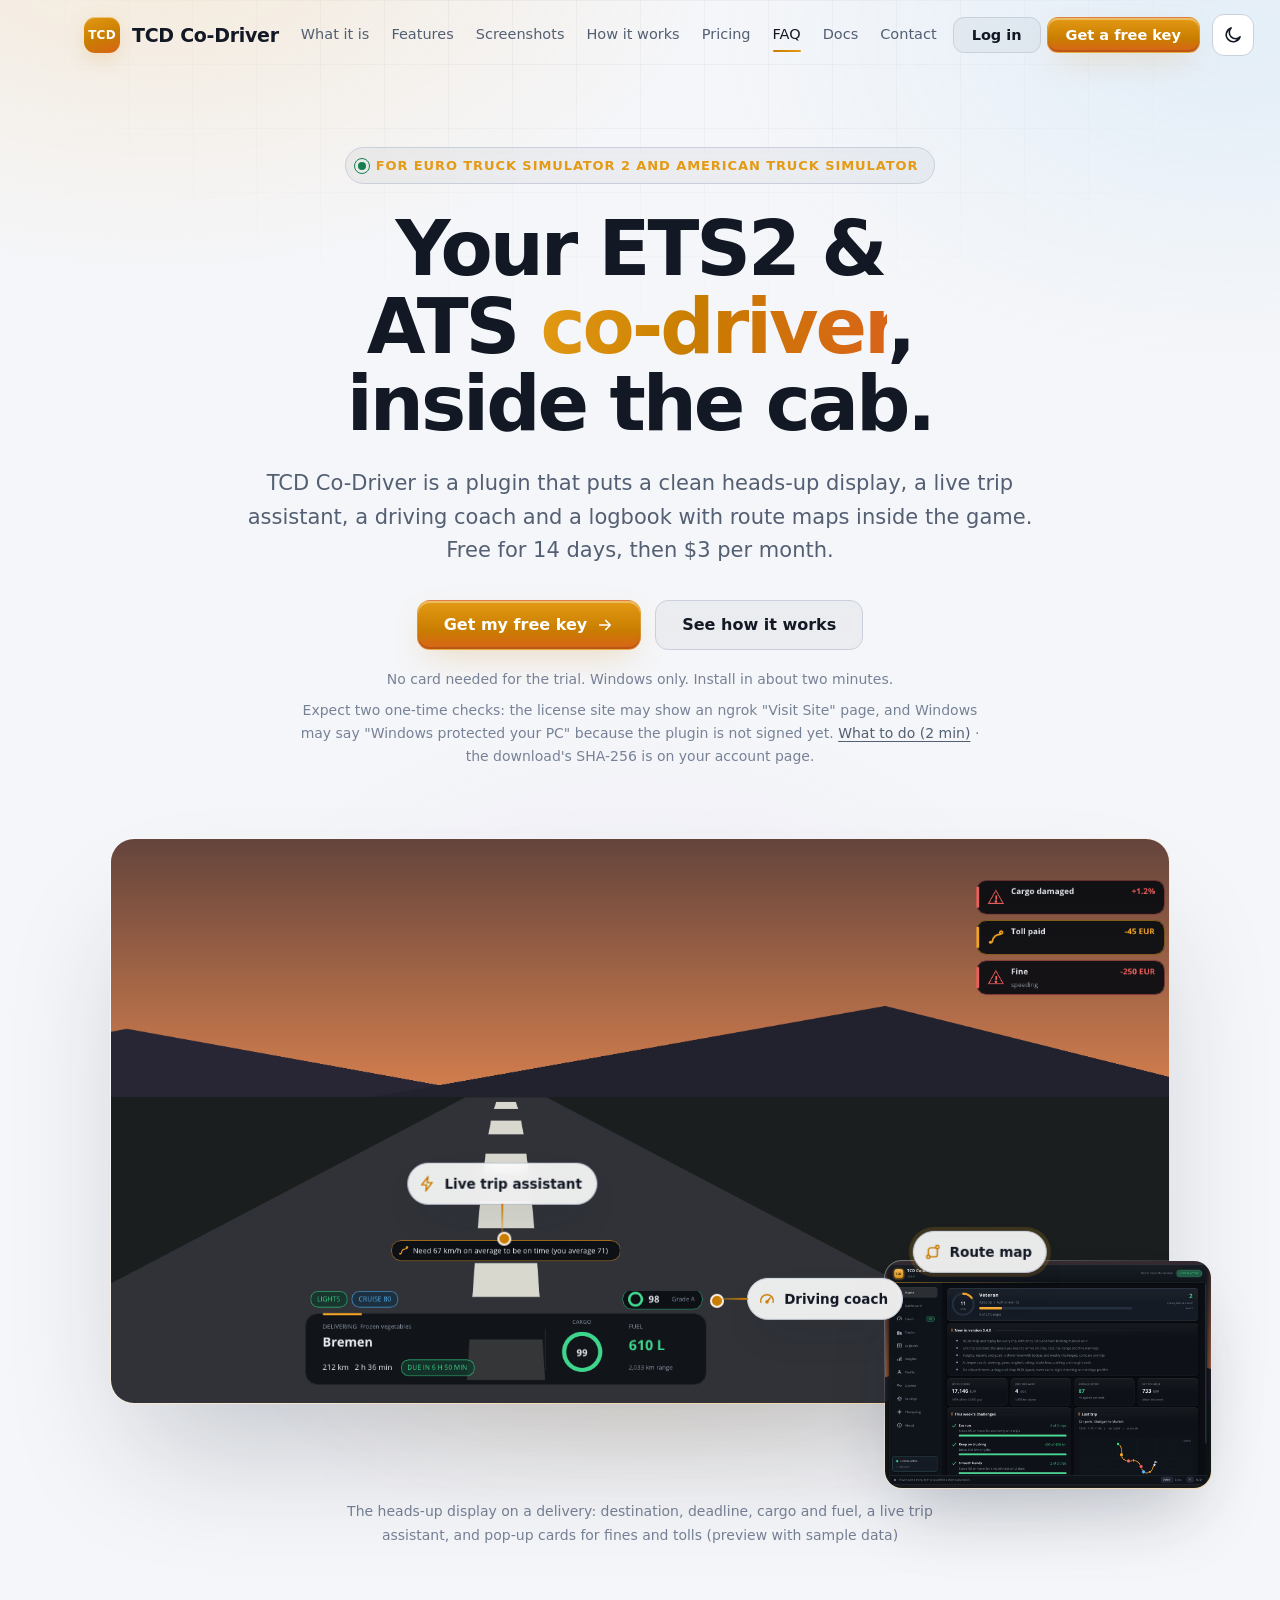
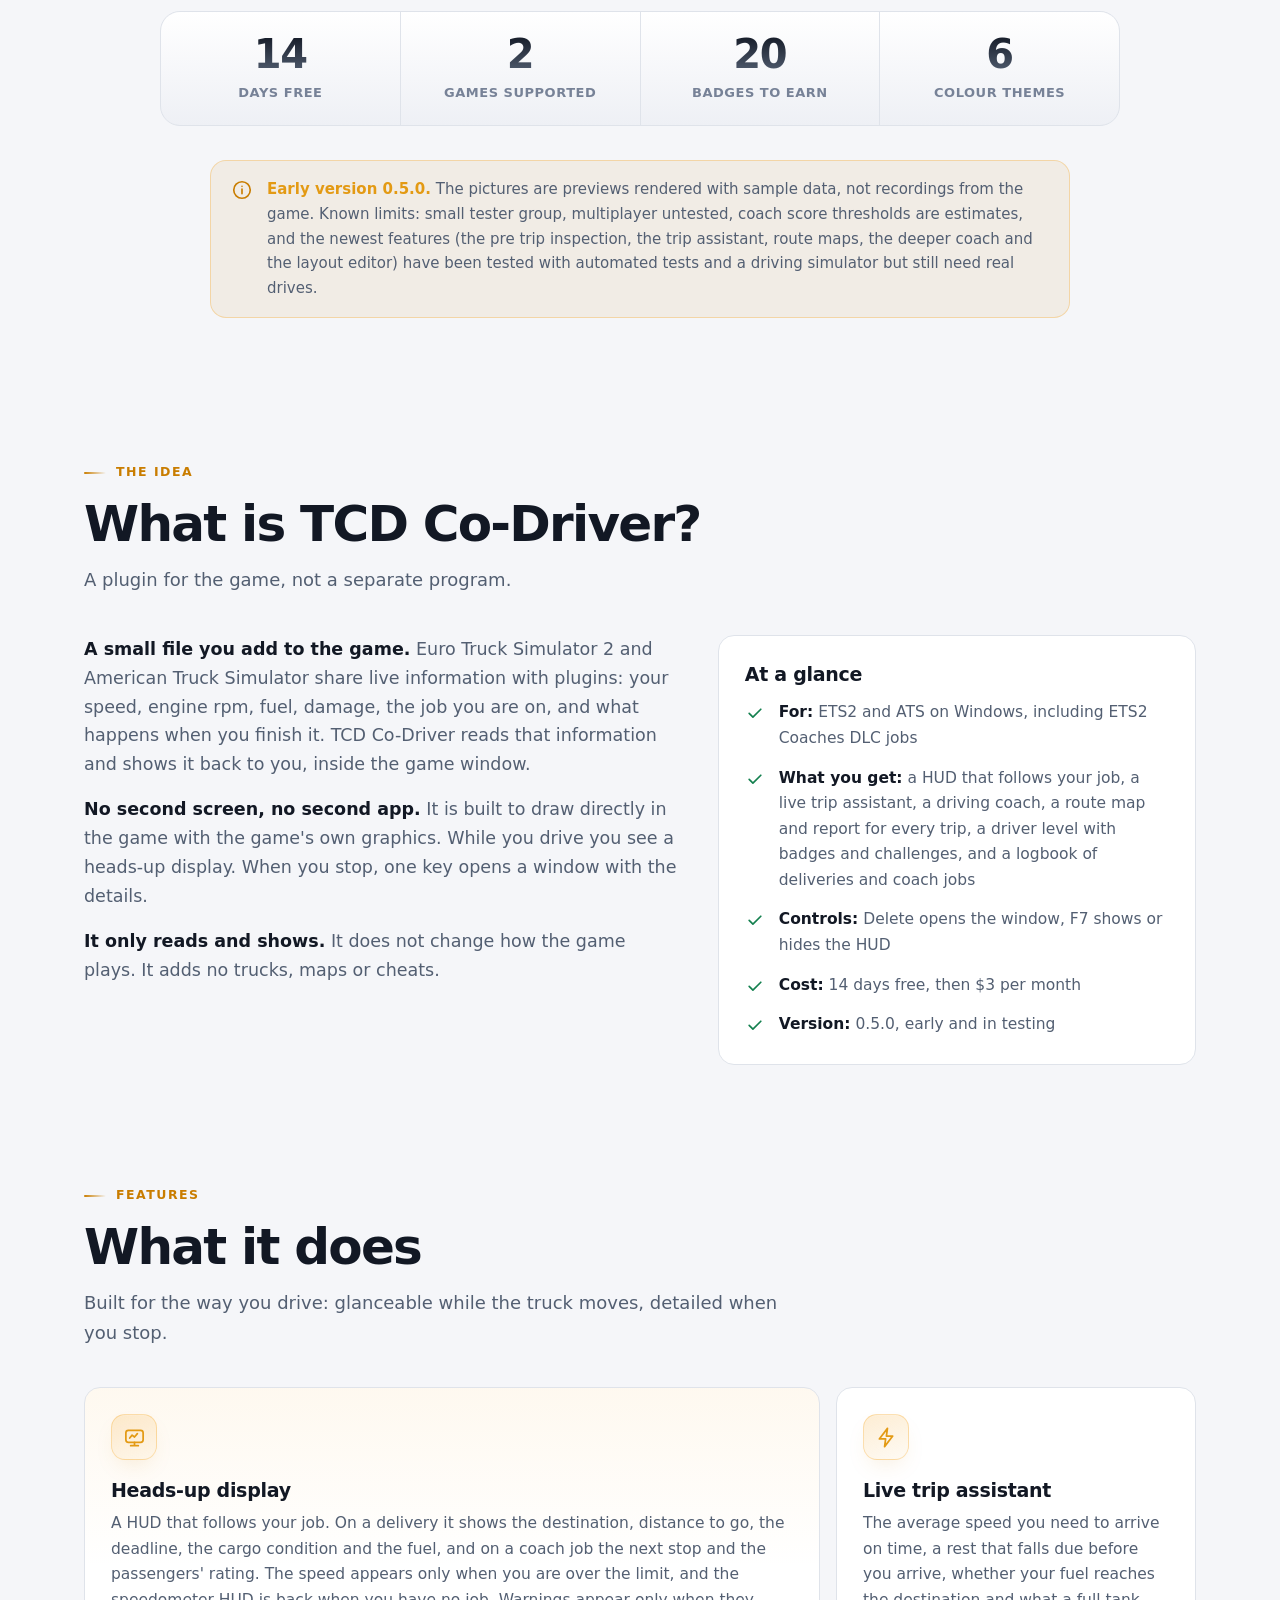
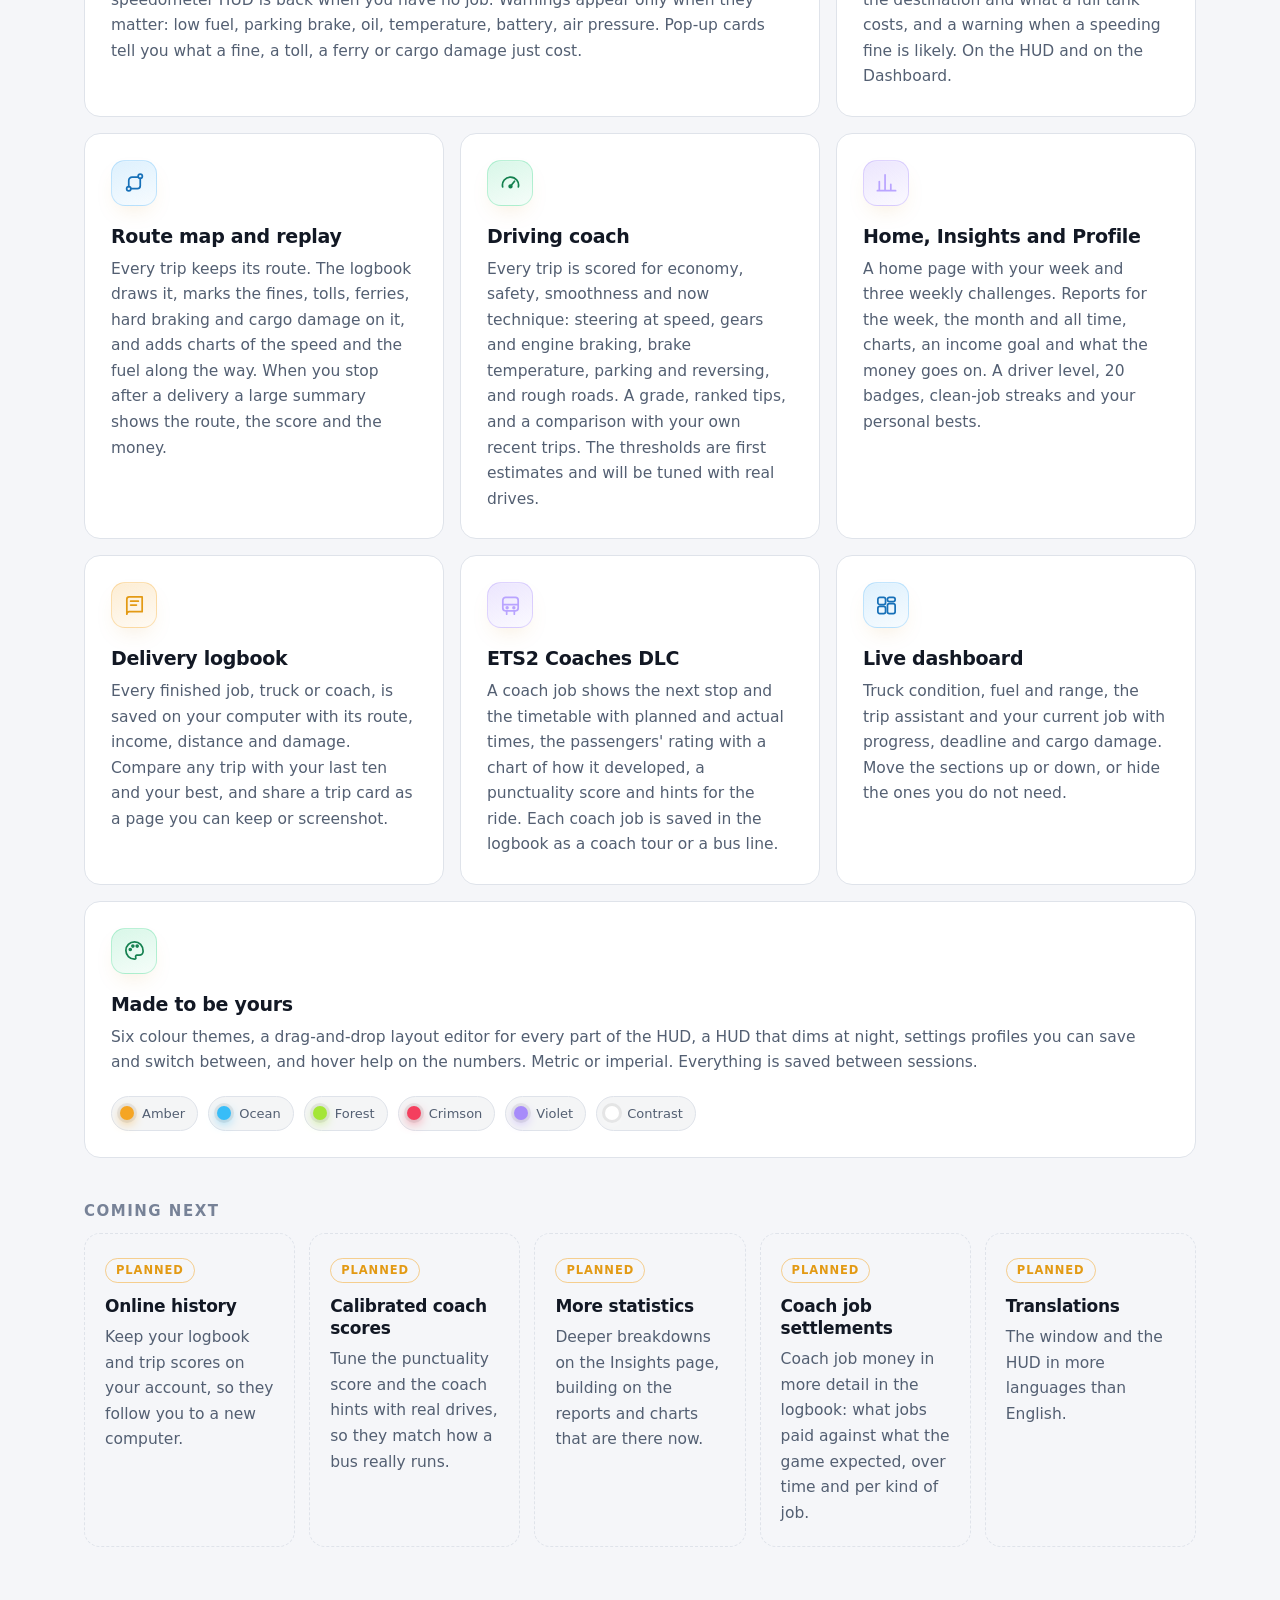
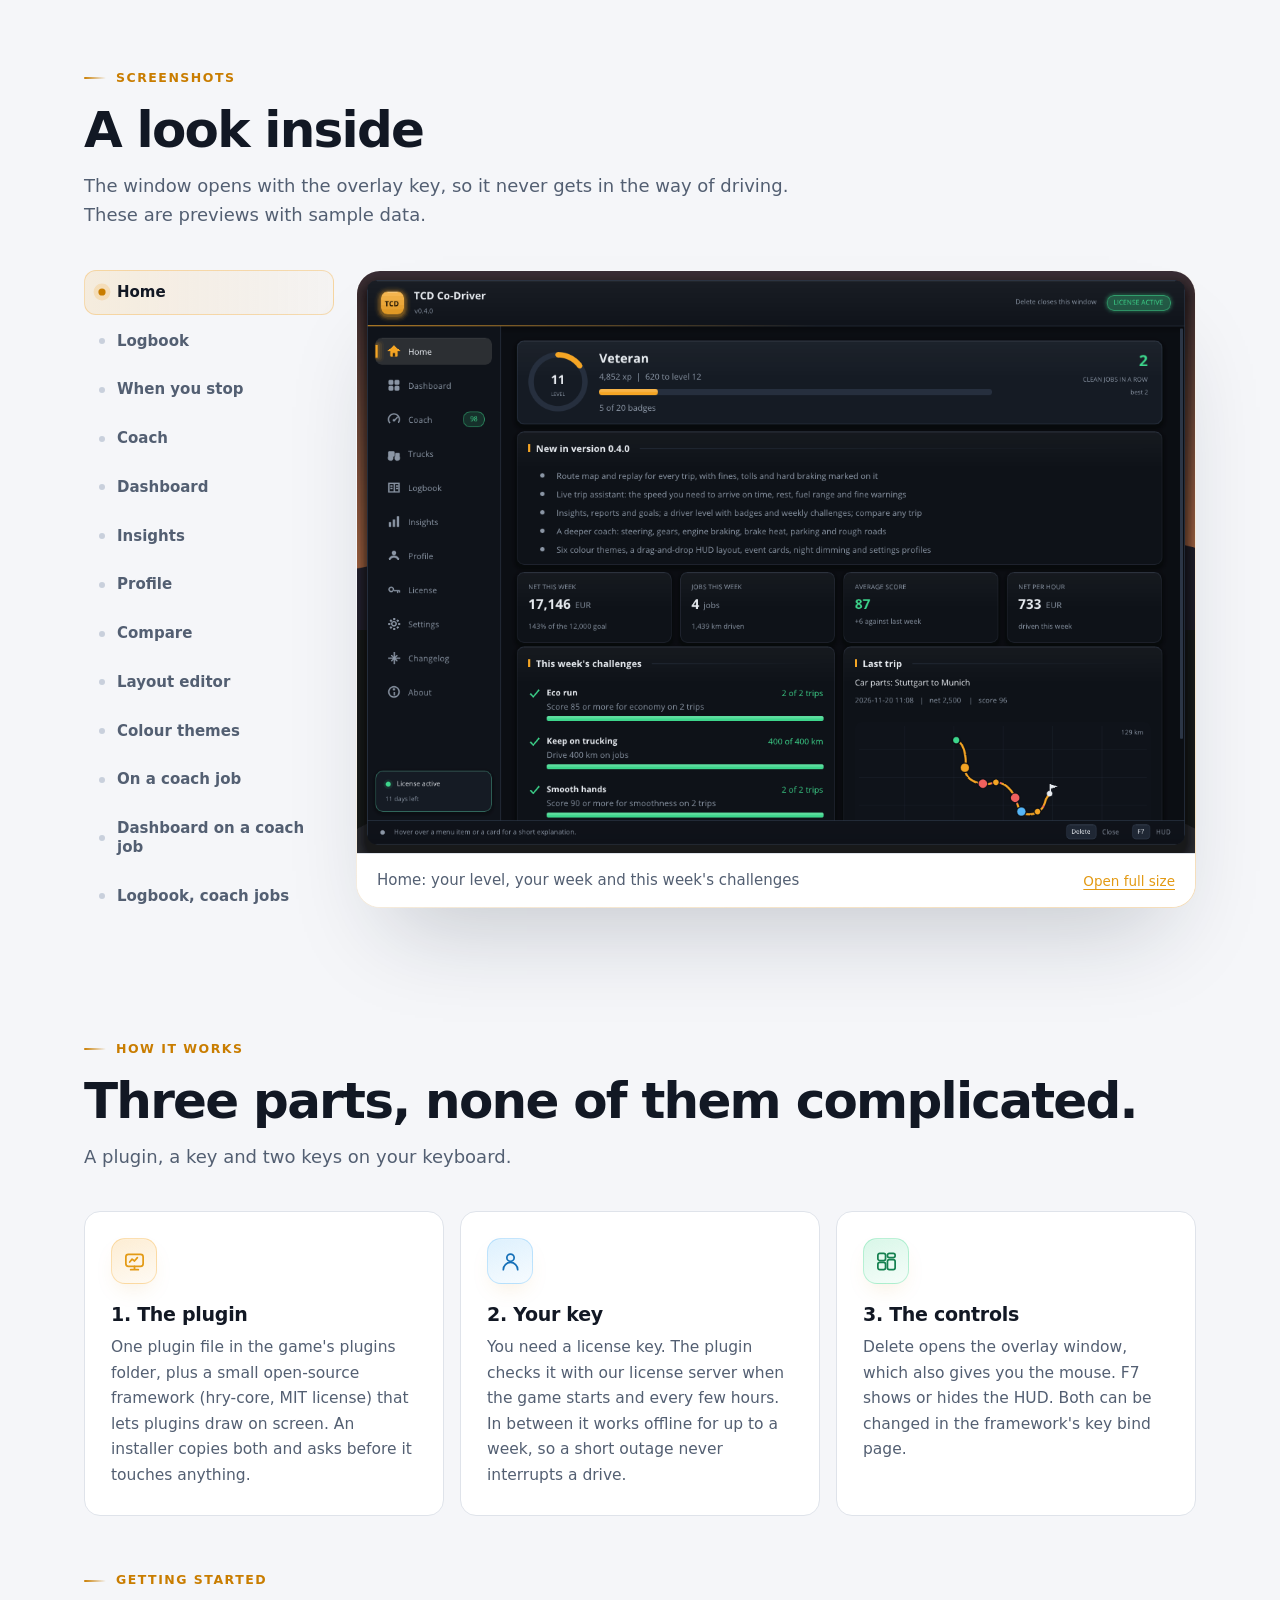
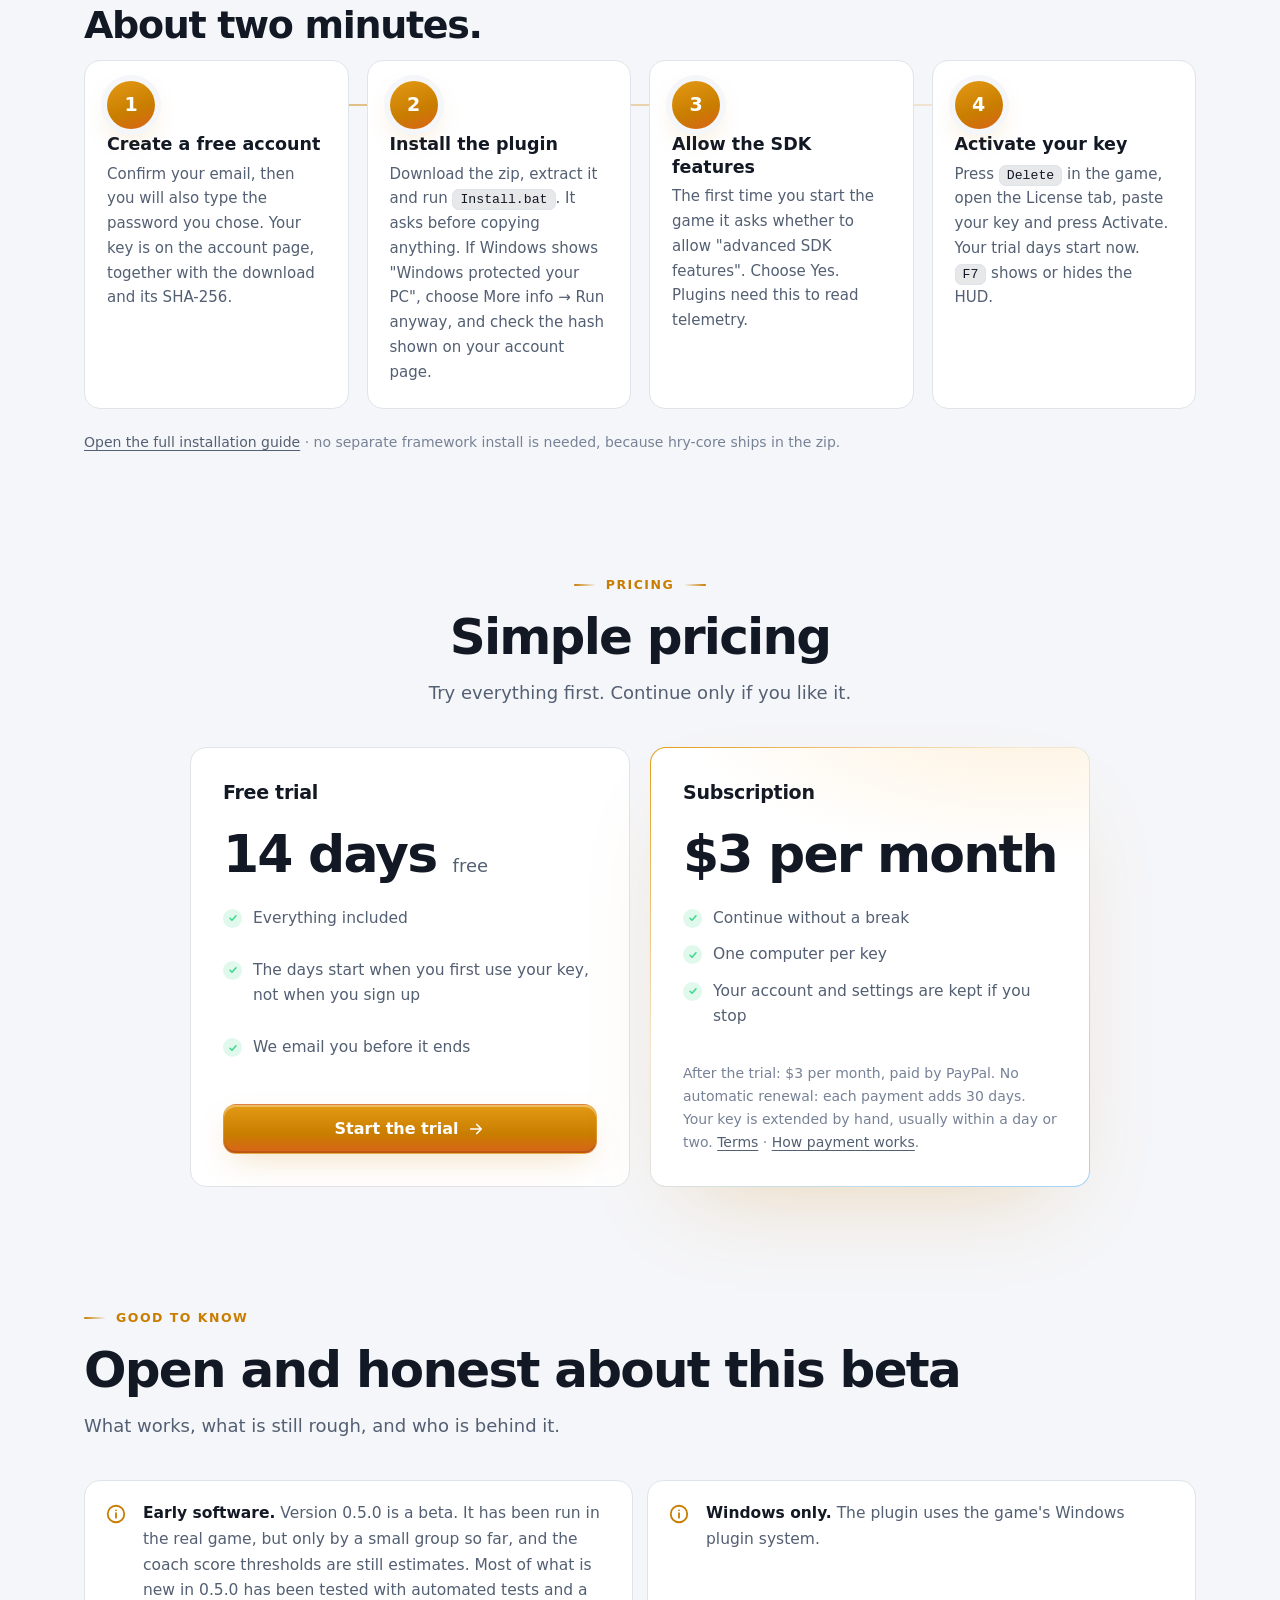
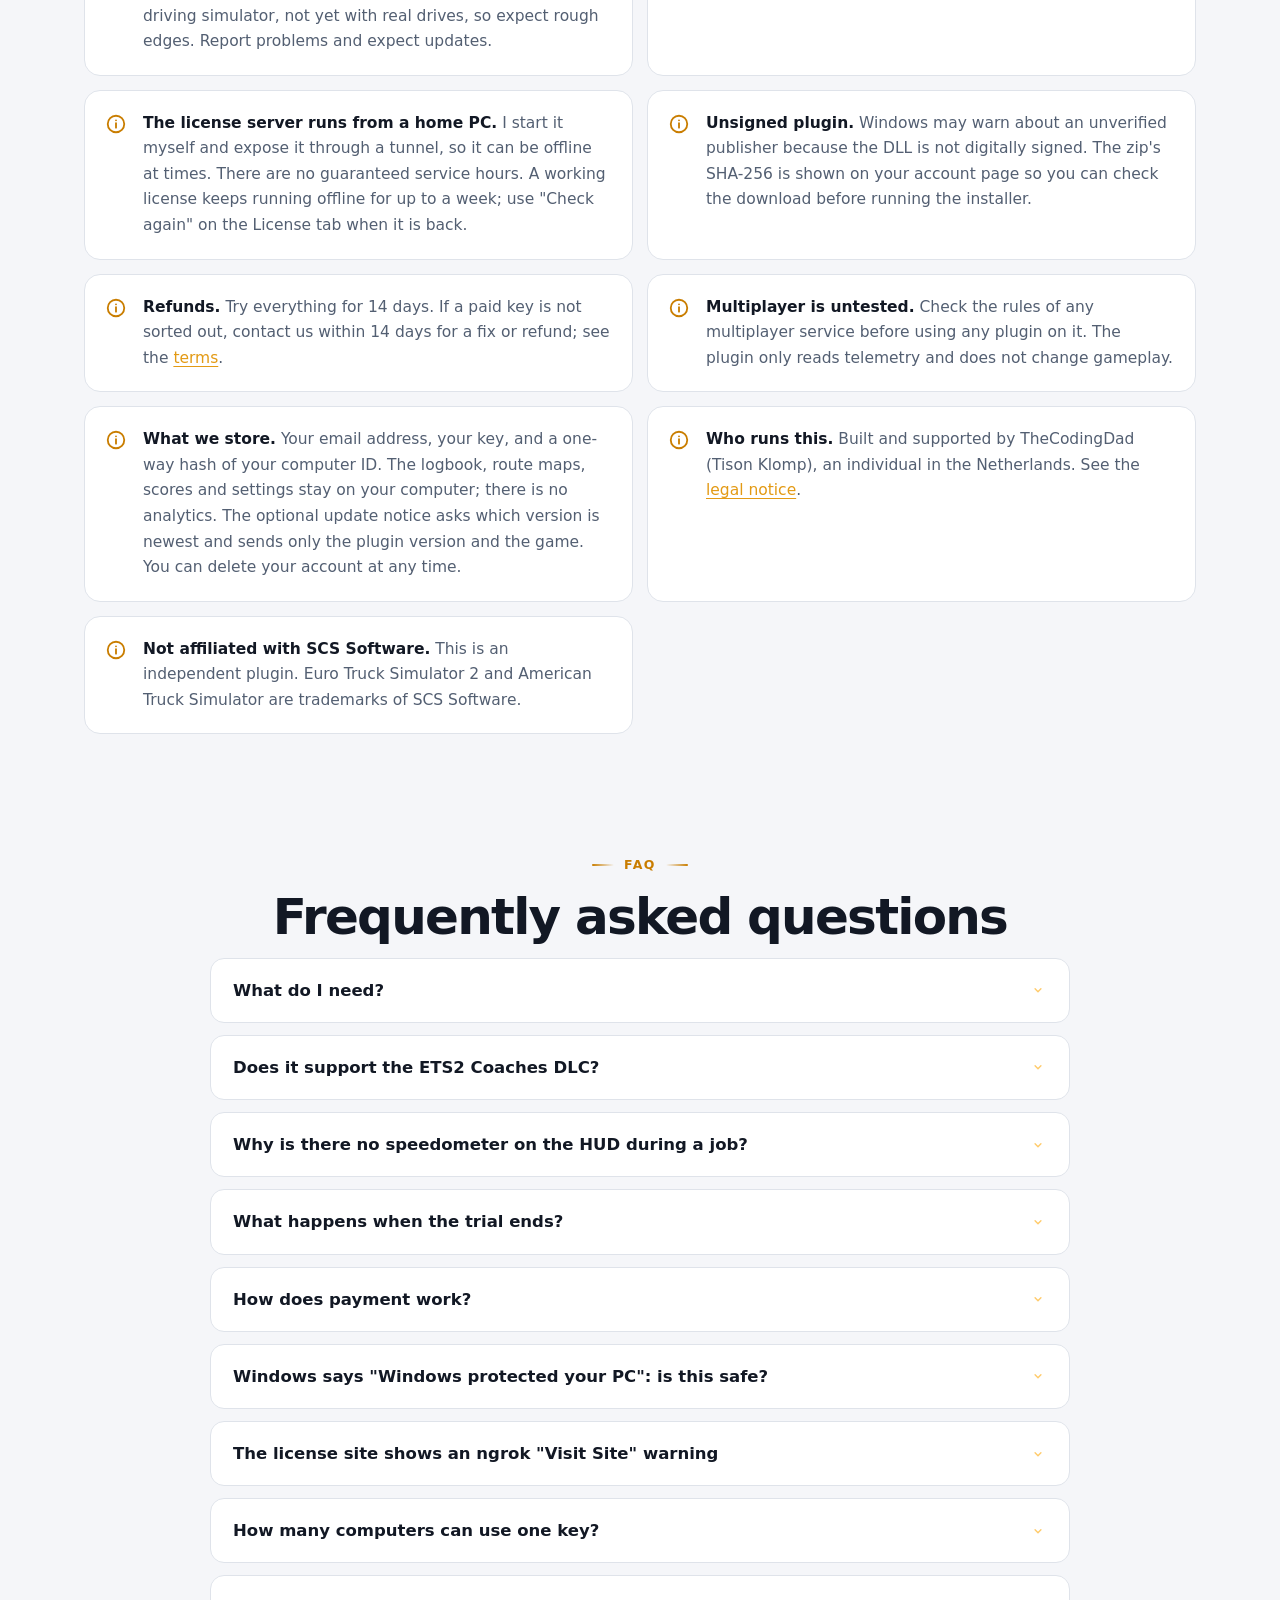
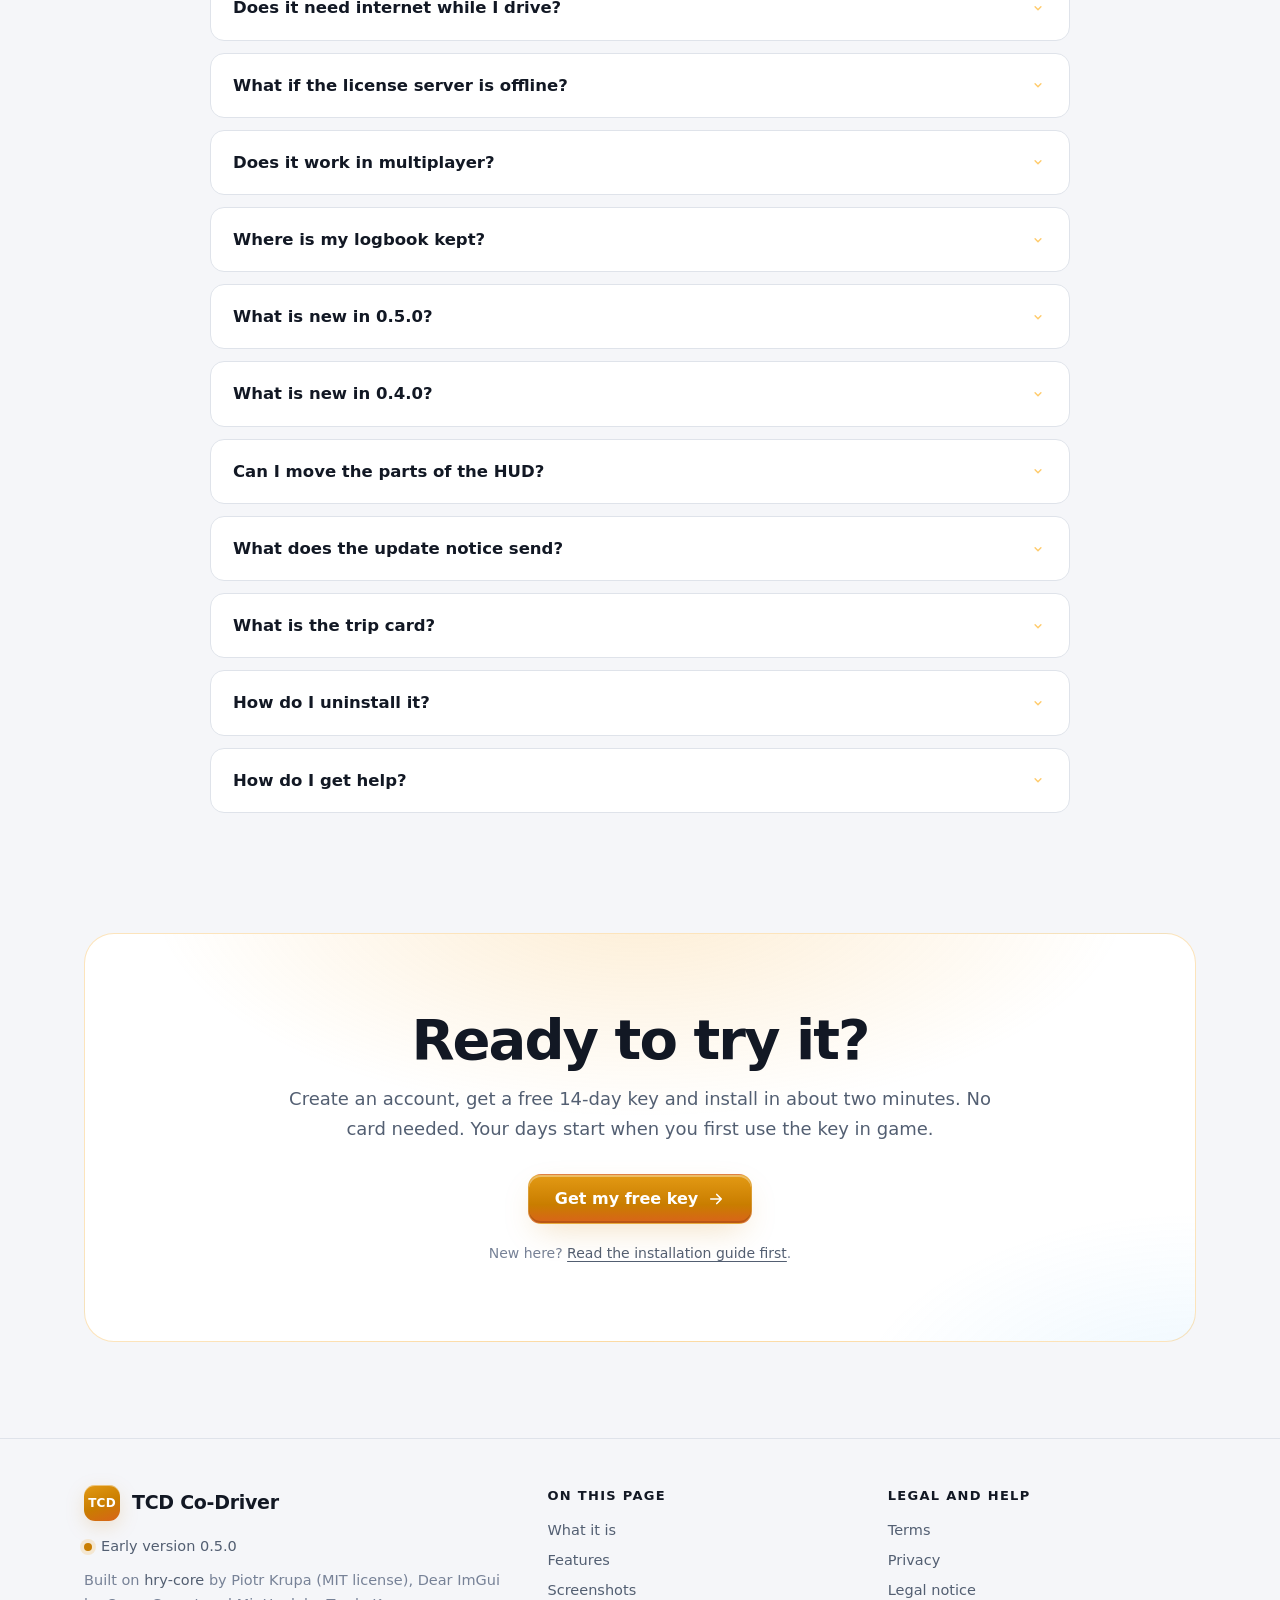
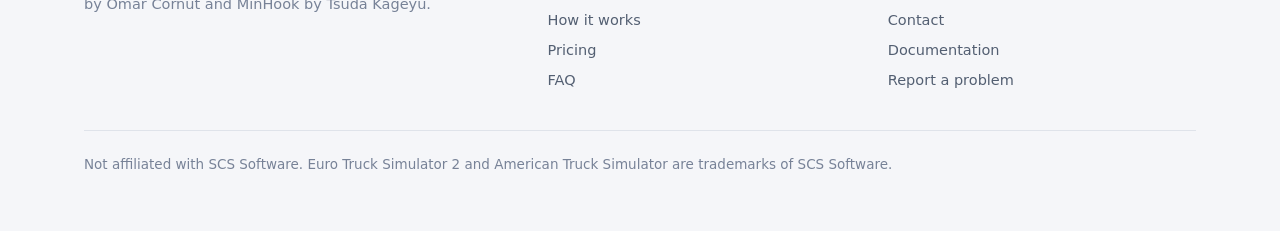
==== commit b66f3ecf: "Update the website" ====
--- a/index.html
+++ b/index.html
@@ -94,7 +94,7 @@
     <div class="stat" role="listitem"><b data-count="6">6</b><span>colour themes</span></div>
   </div>
 
-  <div class="notice rv"><svg viewBox="0 0 24 24" aria-hidden="true"><use href="#i-info"/></svg><div><b>Early version 0.4.0.</b> The pictures are previews rendered with sample data, not recordings from the game. Known limits: small tester group, multiplayer untested, coach score thresholds are estimates, and most of what is new in 0.4.0 (the trip assistant, route maps, the deeper coach and the layout editor) has been tested with automated tests and a driving simulator but still needs real drives.</div></div>
+  <div class="notice rv"><svg viewBox="0 0 24 24" aria-hidden="true"><use href="#i-info"/></svg><div><b>Early version 0.5.0.</b> The pictures are previews rendered with sample data, not recordings from the game. Known limits: small tester group, multiplayer untested, coach score thresholds are estimates, and the newest features (the pre trip inspection, the trip assistant, route maps, the deeper coach and the layout editor) have been tested with automated tests and a driving simulator but still need real drives.</div></div>
 </div>
 
 <section id="about">
@@ -114,7 +114,7 @@
         <li><svg aria-hidden="true"><use href="#i-check"/></svg><span><b>What you get:</b> a HUD that follows your job, a live trip assistant, a driving coach, a route map and report for every trip, a driver level with badges and challenges, and a logbook of deliveries and coach jobs</span></li>
         <li><svg aria-hidden="true"><use href="#i-check"/></svg><span><b>Controls:</b> Delete opens the window, F7 shows or hides the HUD</span></li>
         <li><svg aria-hidden="true"><use href="#i-check"/></svg><span><b>Cost:</b> 14 days free, then $3 per month</span></li>
-        <li><svg aria-hidden="true"><use href="#i-check"/></svg><span><b>Version:</b> 0.4.0, early and in testing</span></li>
+        <li><svg aria-hidden="true"><use href="#i-check"/></svg><span><b>Version:</b> 0.5.0, early and in testing</span></li>
       </ul>
     </div>
   </div>
@@ -206,7 +206,7 @@
   <h2>Open and honest about this beta</h2>
   <p class="sub">What works, what is still rough, and who is behind it.</p></div>
   <ul class="honest">
-    <li class="rv"><b>Early software.</b> Version 0.4.0 is a beta. It has been run in the real game, but only by a small group so far, and the coach score thresholds are still estimates. Most of what is new in 0.4.0 has been tested with automated tests and a driving simulator, not yet with real drives, so expect rough edges. Report problems and expect updates.</li>
+    <li class="rv"><b>Early software.</b> Version 0.5.0 is a beta. It has been run in the real game, but only by a small group so far, and the coach score thresholds are still estimates. Most of what is new in 0.5.0 has been tested with automated tests and a driving simulator, not yet with real drives, so expect rough edges. Report problems and expect updates.</li>
     <li class="rv" style="--d:.04s"><b>Windows only.</b> The plugin uses the game's Windows plugin system.</li>
     <li class="rv"><b>The license server runs from a home PC.</b> I start it myself and expose it through a tunnel, so it can be offline at times. There are no guaranteed service hours. A working license keeps running offline for up to a week; use "Check again" on the License tab when it is back.</li>
     <li class="rv" style="--d:.04s"><b>Unsigned plugin.</b> Windows may warn about an unverified publisher because the DLL is not digitally signed. The zip's SHA-256 is shown on your account page so you can check the download before running the installer.</li>
@@ -234,6 +234,7 @@
   <details><summary>What if the license server is offline?</summary><p>A working license keeps running offline for up to a week. Brief outages can happen because the server runs from a home PC. Try again later and use "Check again" on the License tab.</p></details>
   <details><summary>Does it work in multiplayer?</summary><p>That has not been tested yet. Check the rules of the service you play on first.</p></details>
   <details><summary>Where is my logbook kept?</summary><p>On your own computer in <code>%LOCALAPPDATA%\TcdCoDriver\logbook.tsv</code>, with every finished delivery and coach job. The route of each recent trip is in the <code>traces</code> folder next to it (the newest 150 are kept). You can export a CSV in any language from the Logbook tab. An online copy is planned for later.</p></details>
+  <details><summary>What is new in 0.5.0?</summary><p>A pre trip inspection checklist that opens with each job. With TM Real Walk installed you get a walkaround list for the outside of the truck or coach; without it you get a driver seat list of what you can see from the cab or read from telemetry. TCD does not add walking, so nothing competes with Real Walk. Checks fill themselves in where the game gives a reading, your own decisions are kept, and the result feeds the coach, the logbook and a defect ledger that flags a fault which keeps coming back. You can write the trip down from start to end, note the odometer, check the tachograph and plan your rest as part of the routine. Older logbooks and settings load as they are.</p></details>
   <details><summary>What is new in 0.4.0?</summary><p>A live trip assistant, a route map and charts for every trip, a deeper driving coach (steering, gears, brake heat, parking, rough roads), a Home page, Insights and Profile with a driver level and weekly challenges, a compare view, six colour themes, a layout editor for the HUD, pop-up cards for fines and tolls, a large summary when you stop, an arrangeable dashboard, settings profiles, a trip card you can share and an update notice. Older logbooks and settings load as they are.</p></details>
   <details><summary>Can I move the parts of the HUD?</summary><p>Yes. In Settings choose "Arrange the HUD", then drag each part where you want it and use the sliders to resize or hide it. "Reset the layout" puts everything back. You can also save a whole setup as a named profile and switch between profiles.</p></details>
   <details><summary>What does the update notice send?</summary><p>It asks the license server which version is newest and sends only the plugin version and the game: no key, no computer code, no logbook data. Nothing is stored about the request. If a newer version is available a notice appears in the window; you can turn the check off in Settings.</p></details>
@@ -257,7 +258,7 @@
     <div class="foot">
       <div>
         <a class="brand" href="#top" style="margin-bottom:14px"><span class="mark" aria-hidden="true">TCD</span>TCD Co-Driver</a>
-        <p><span class="status"><span class="dot" aria-hidden="true"></span>Early version 0.4.0</span></p>
+        <p><span class="status"><span class="dot" aria-hidden="true"></span>Early version 0.5.0</span></p>
         <p>Built on <a style="display:inline;padding:0" href="https://github.com/Hary309/hry-core">hry-core</a> by Piotr Krupa (MIT license), Dear ImGui by Omar Cornut and MinHook by Tsuda Kageyu.</p>
       </div>
       <div>
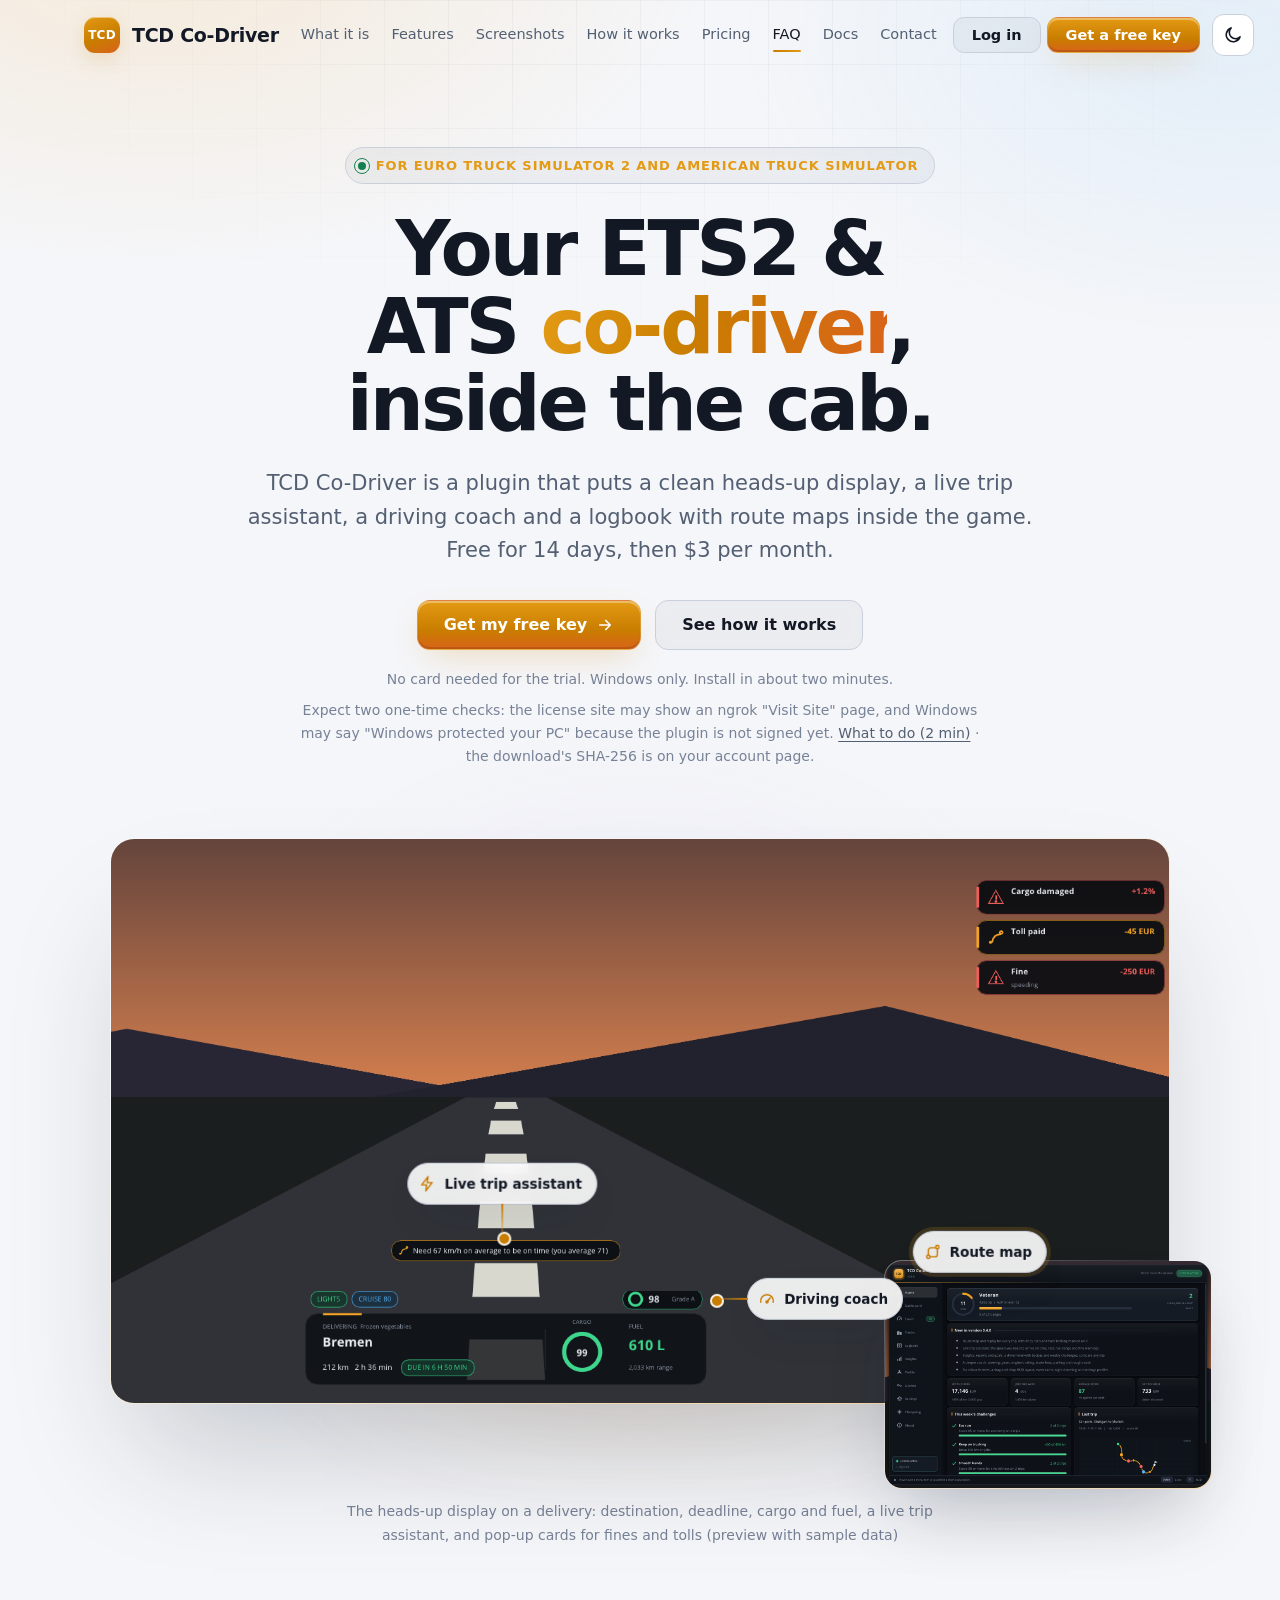
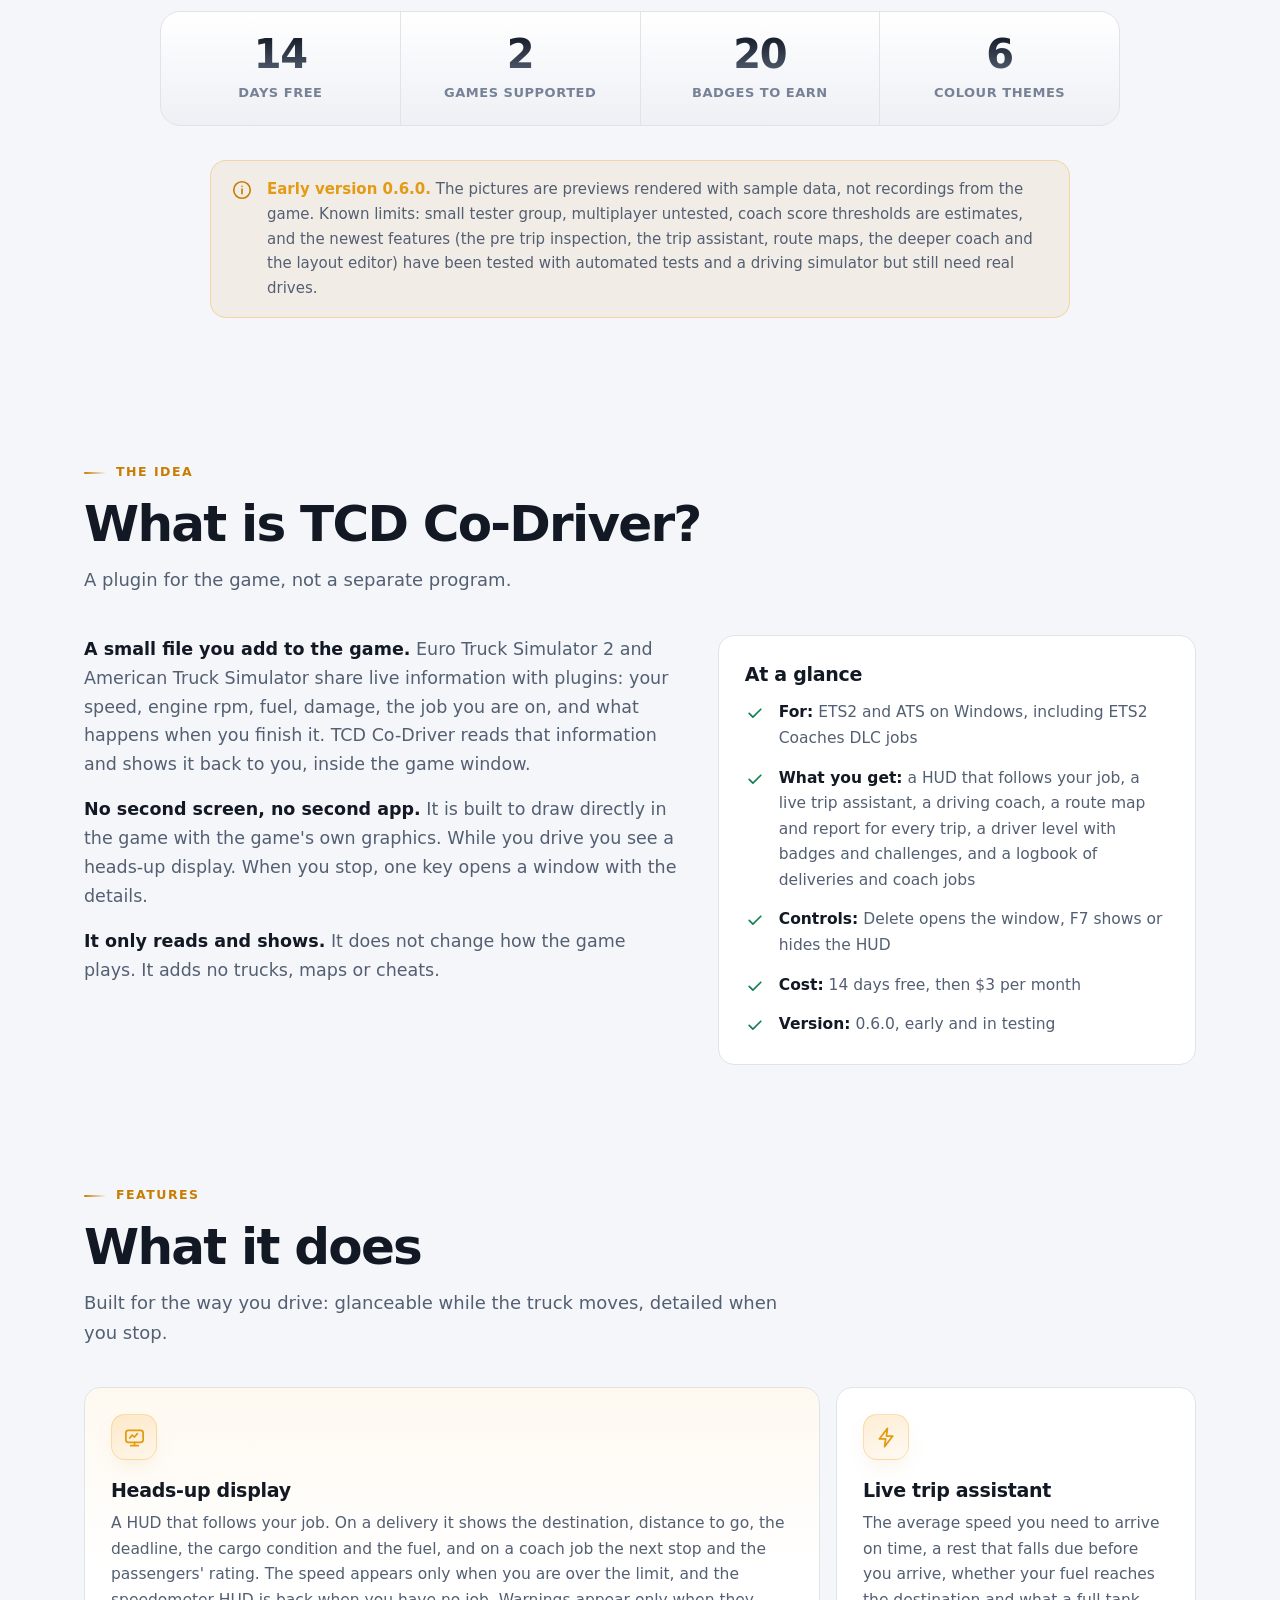
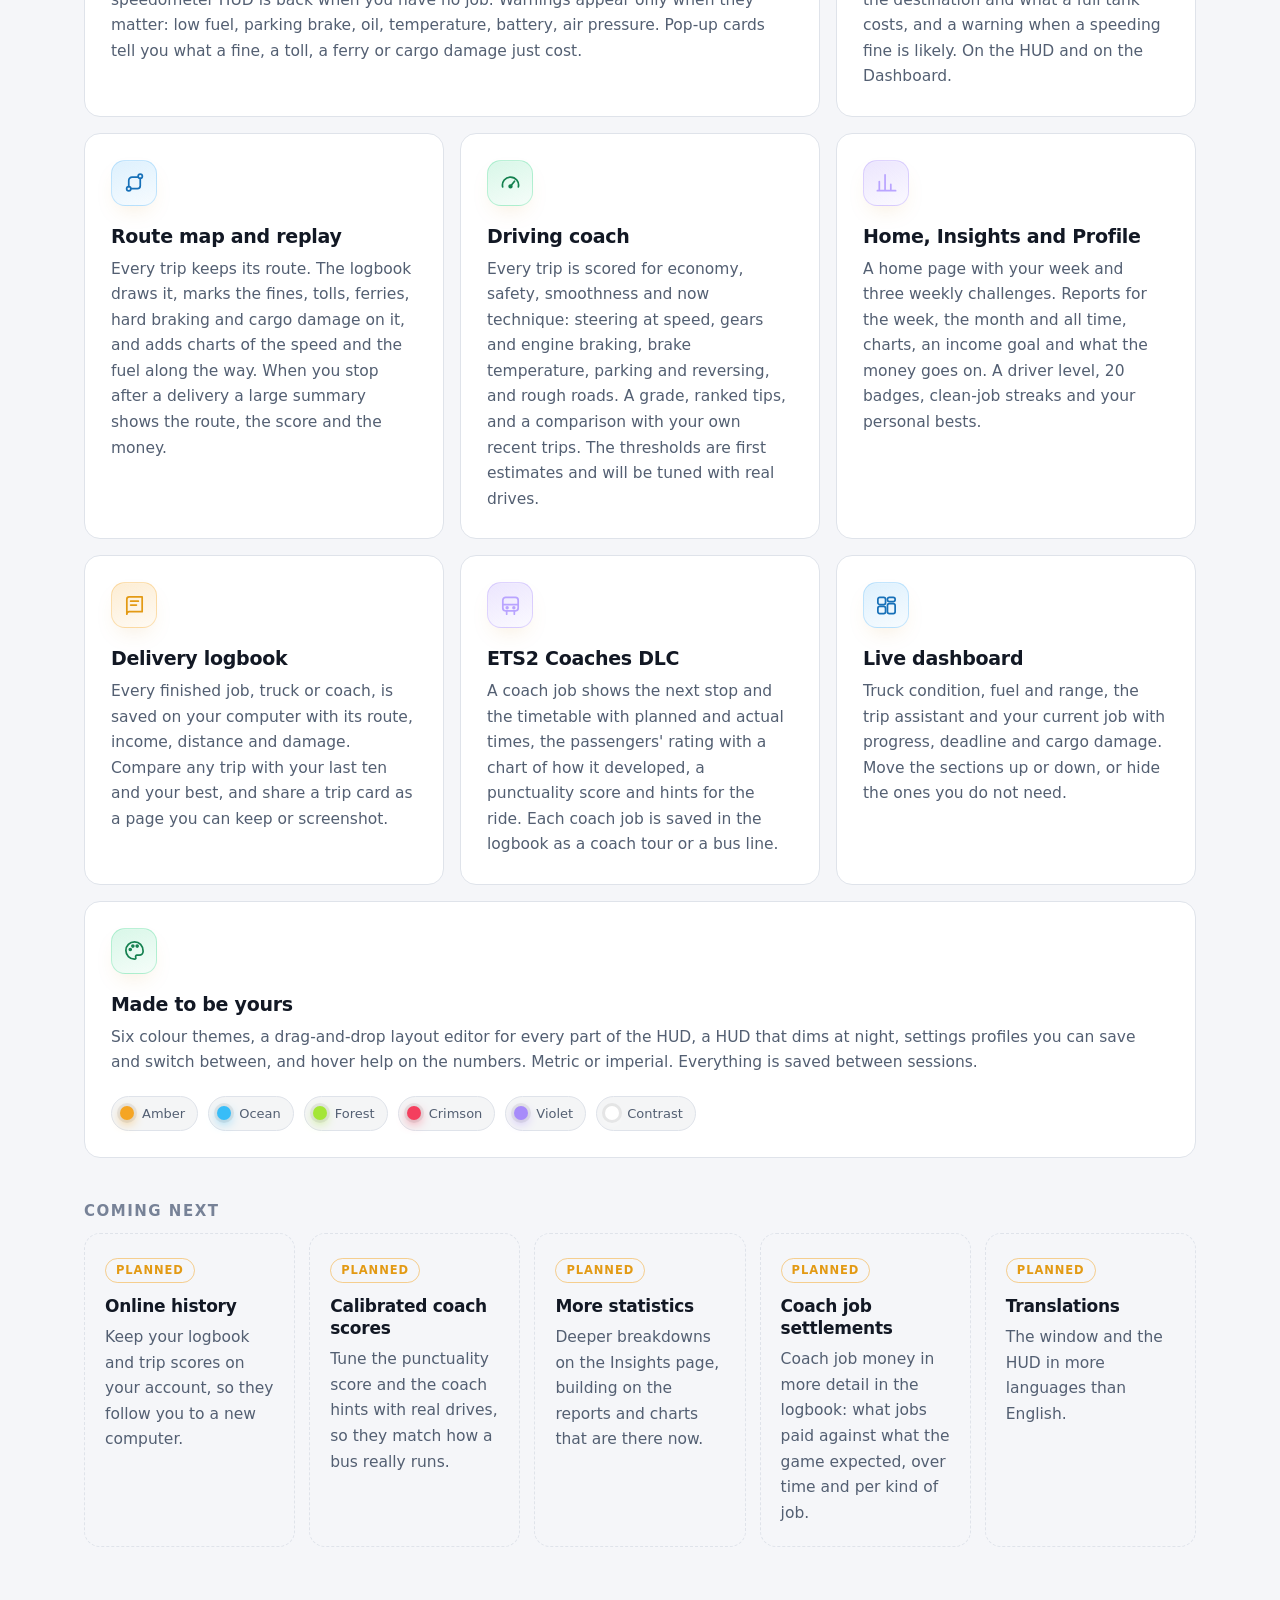
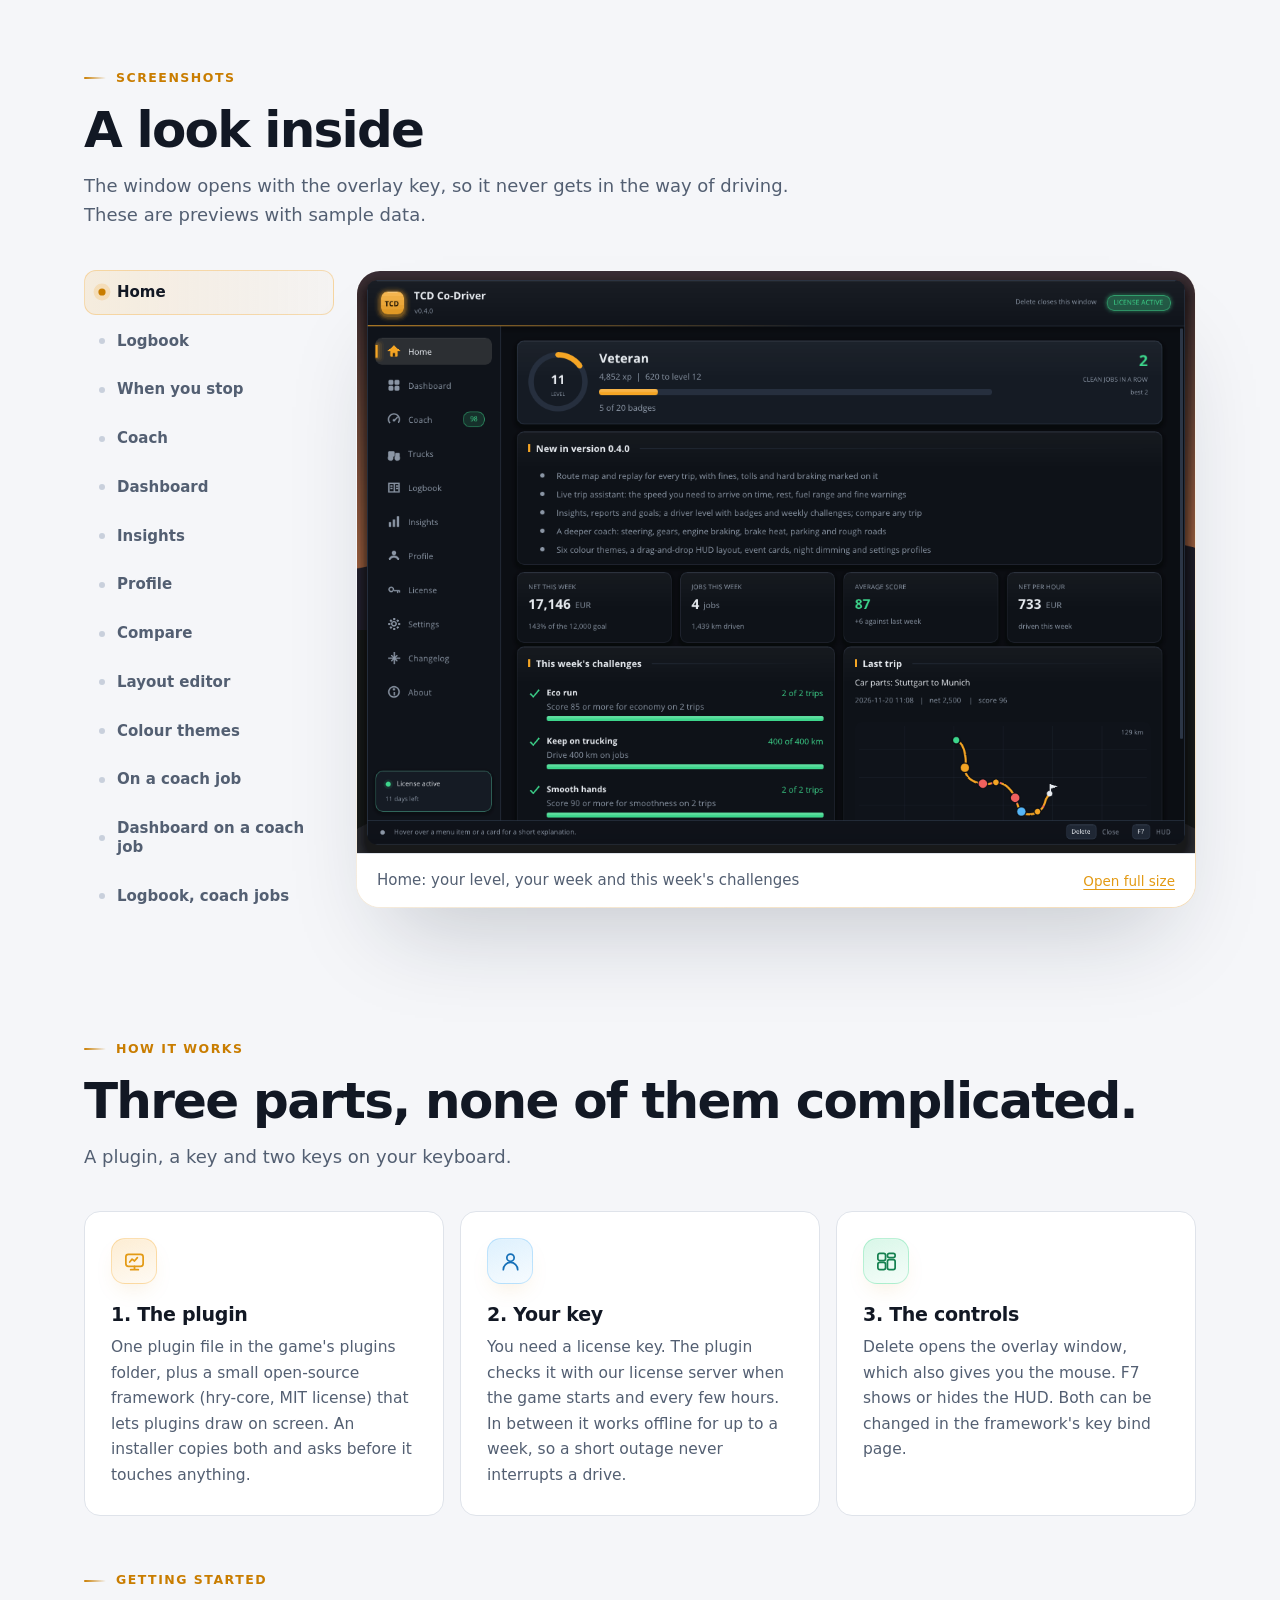
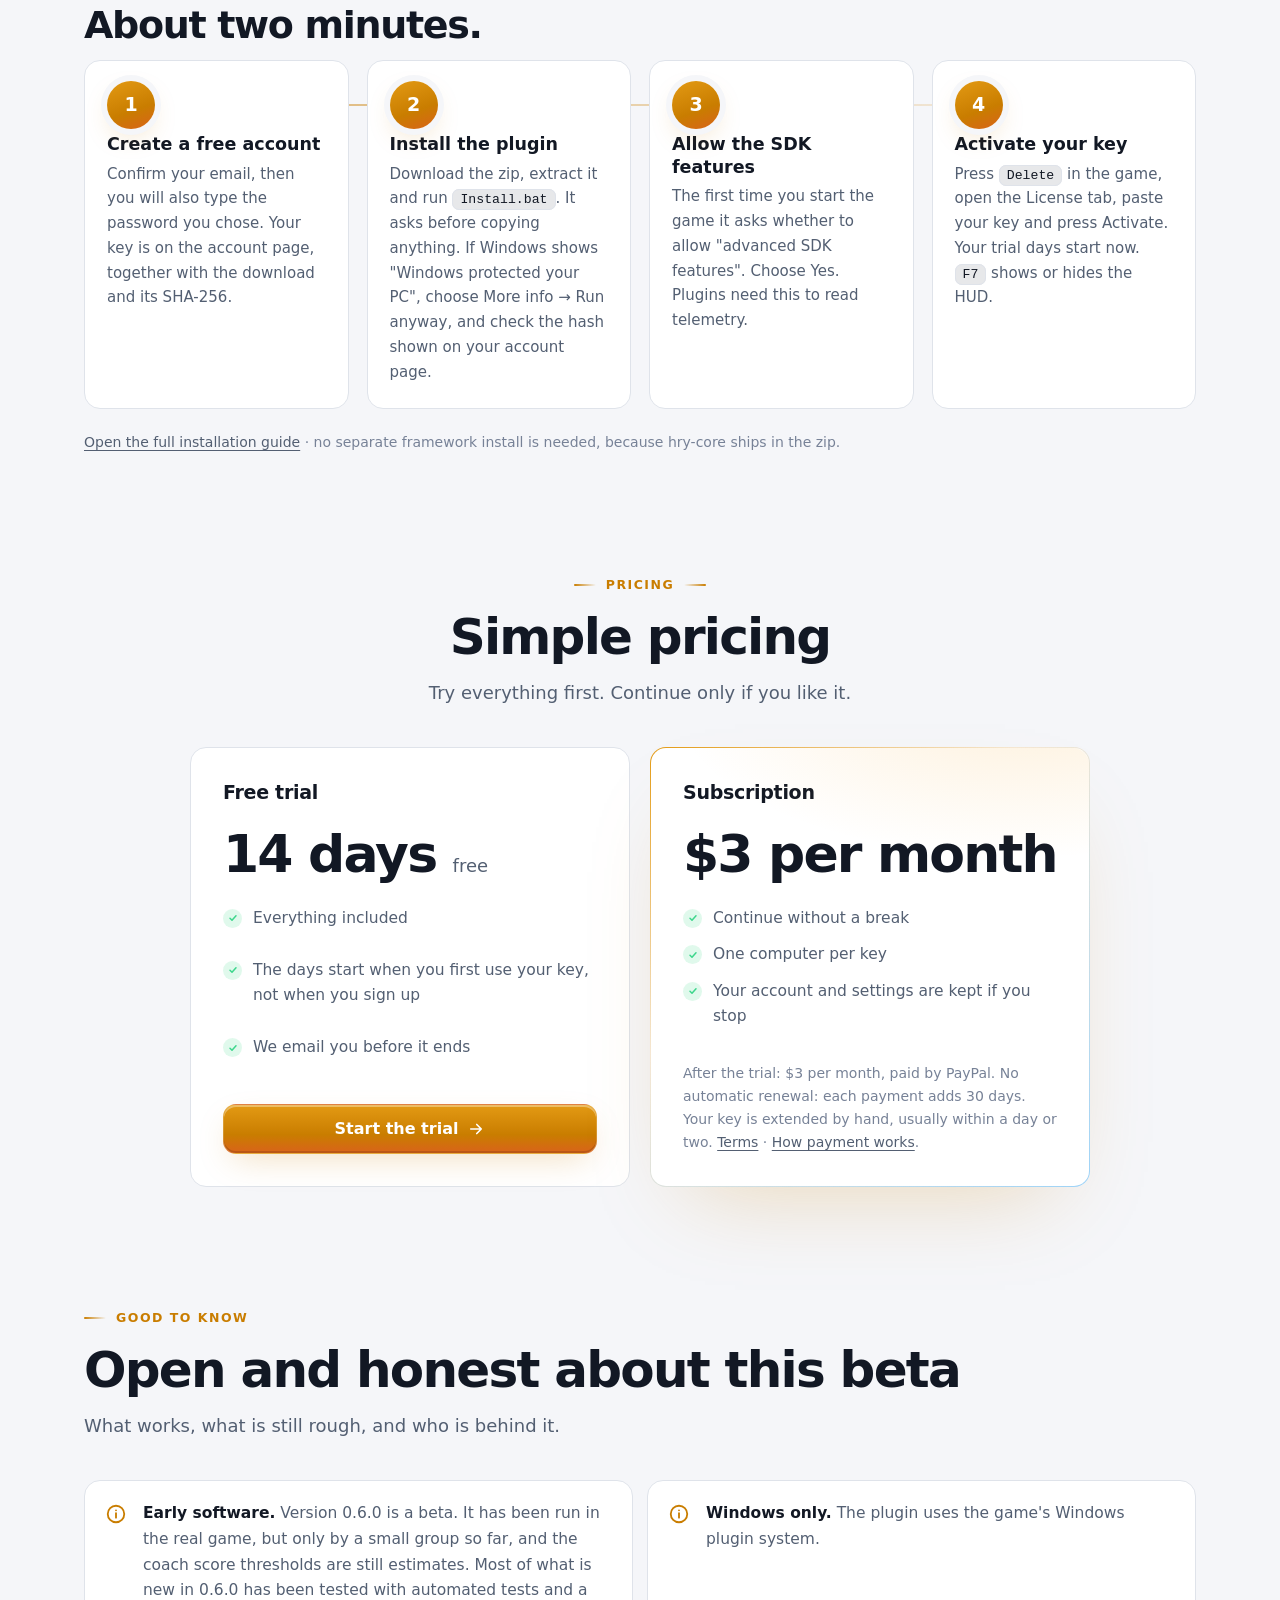
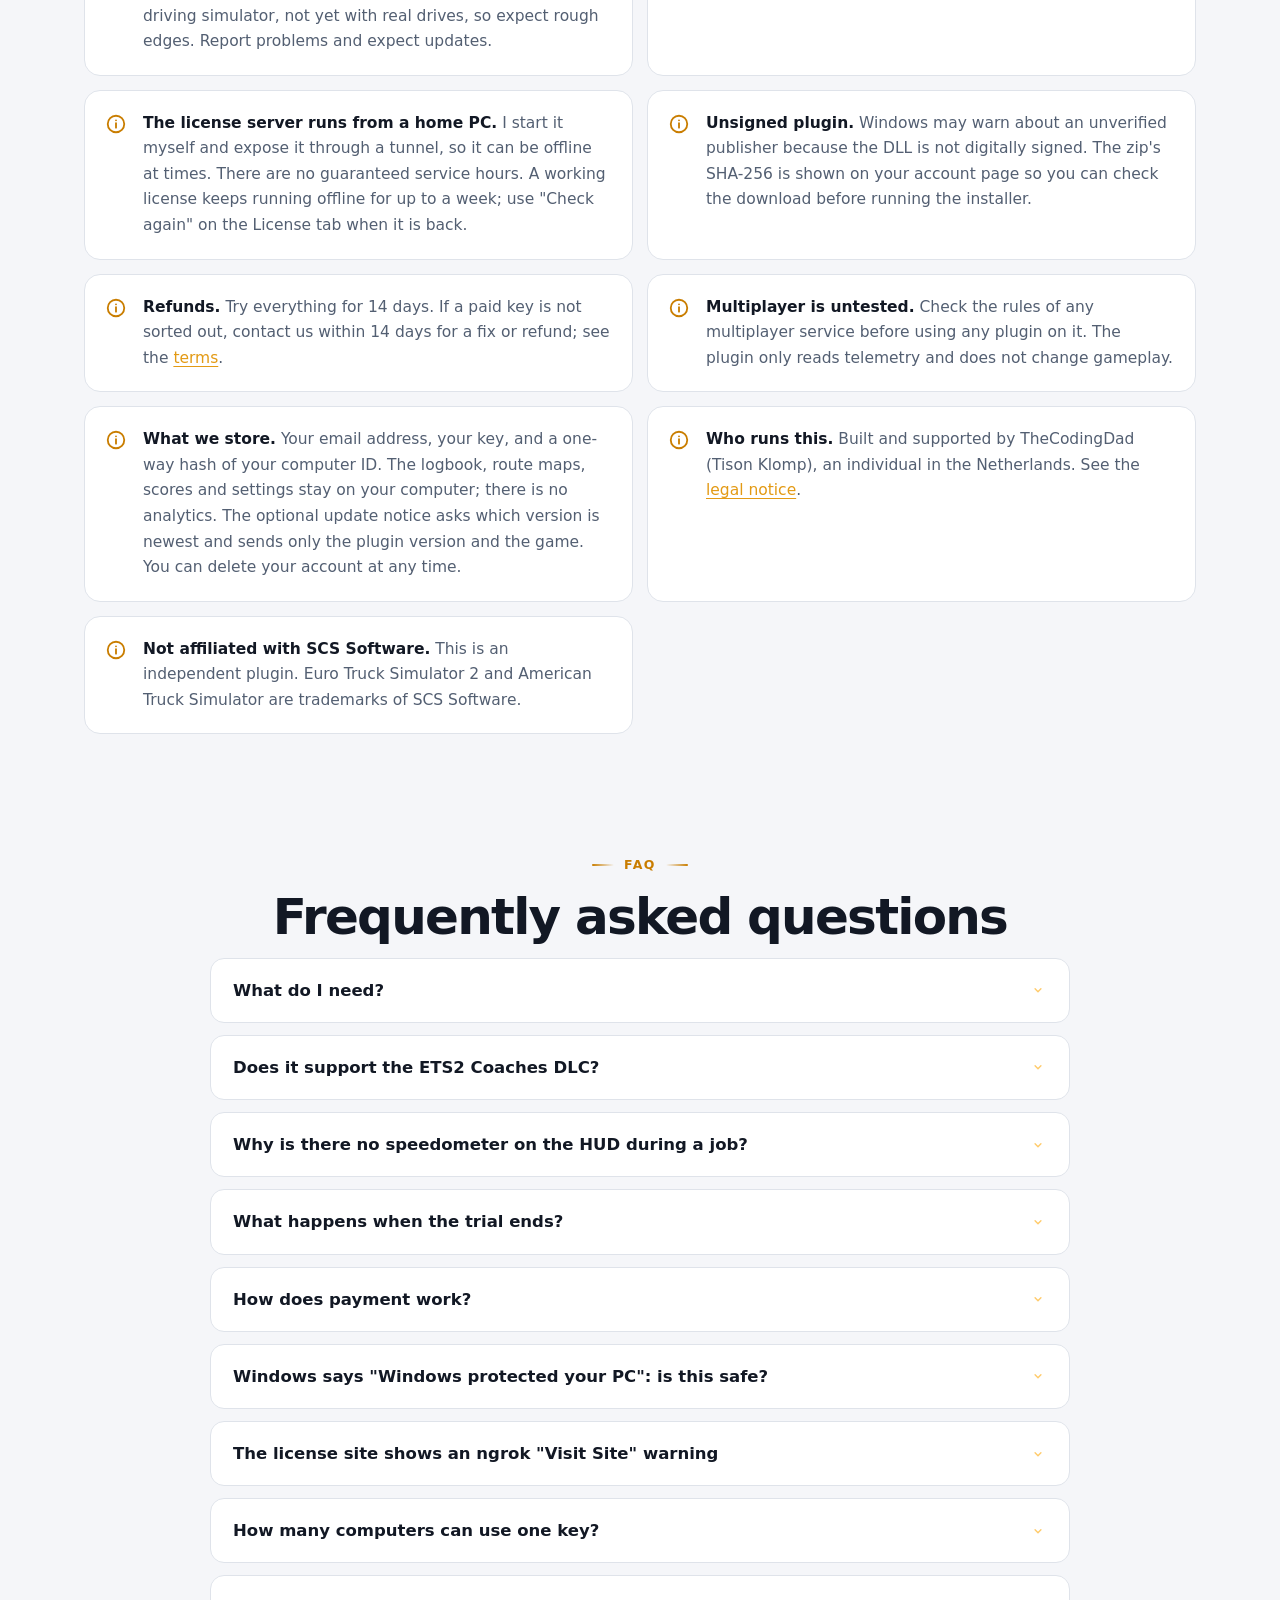
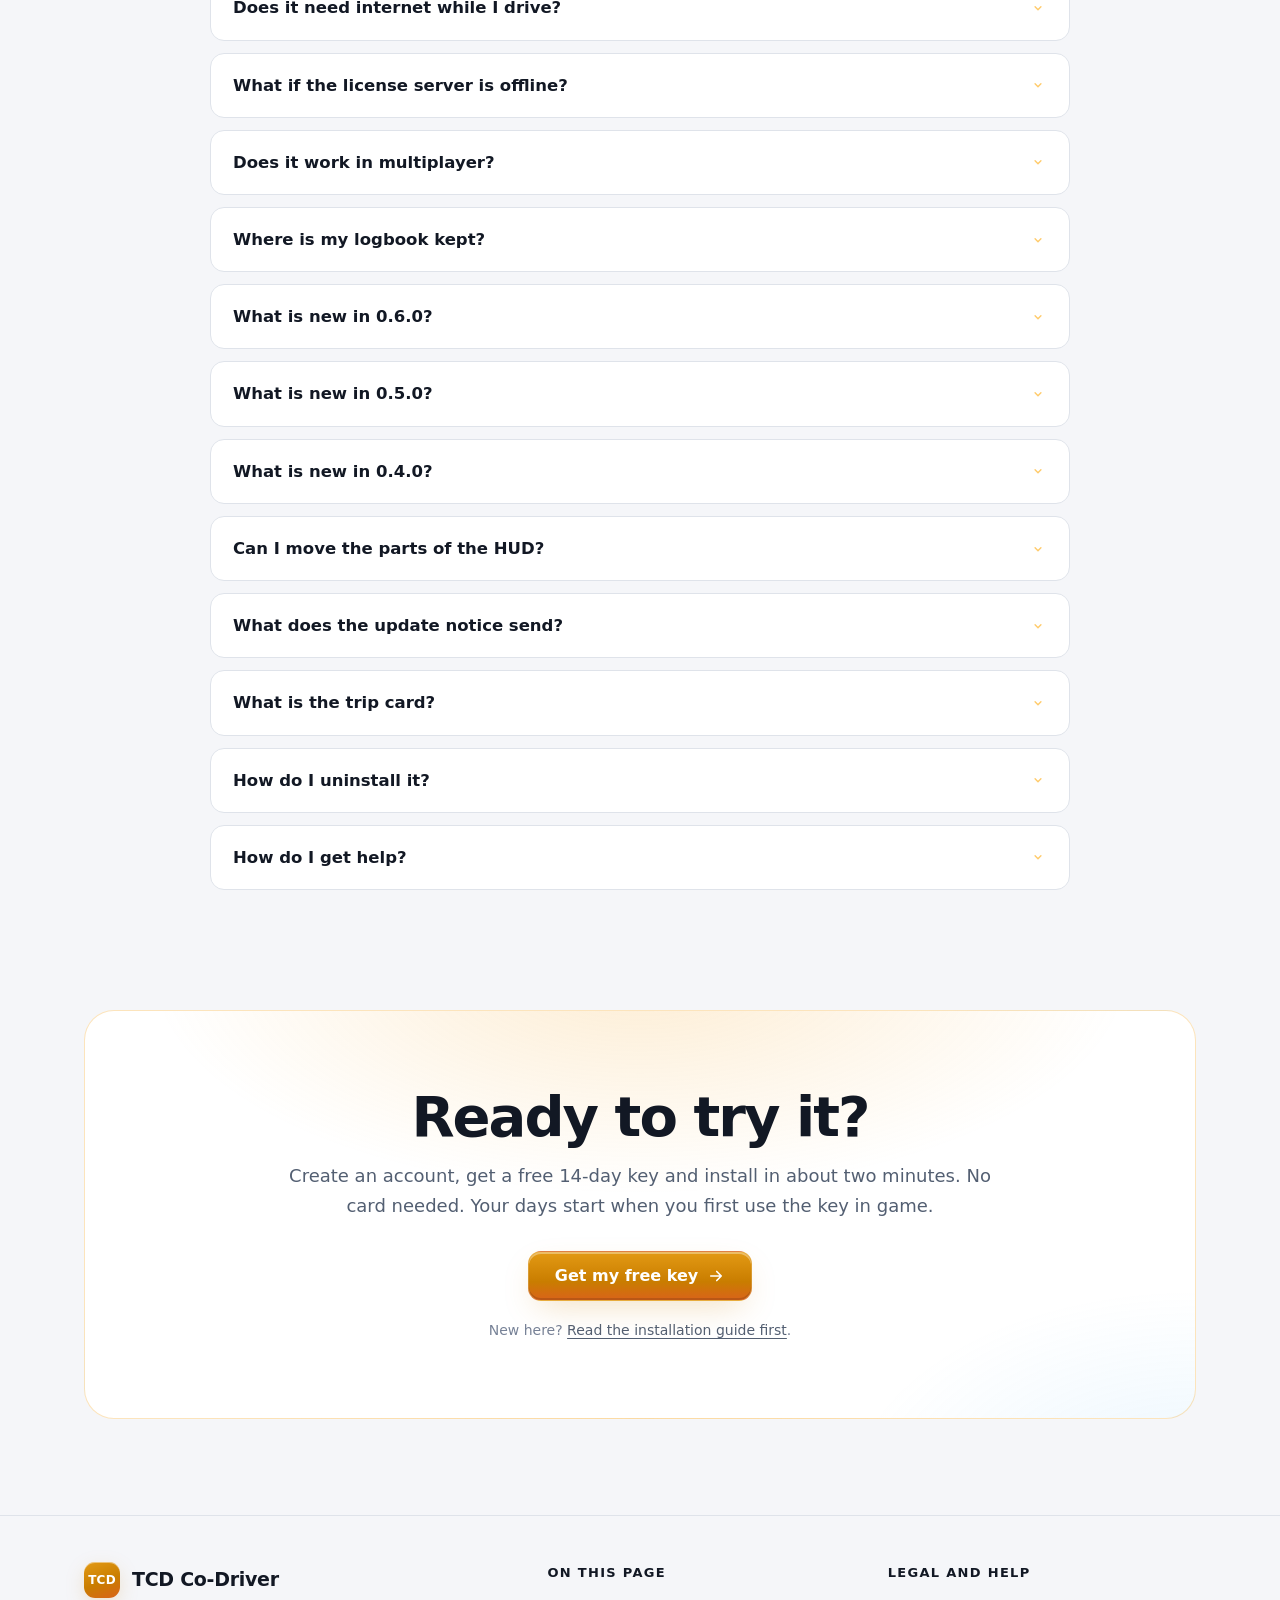
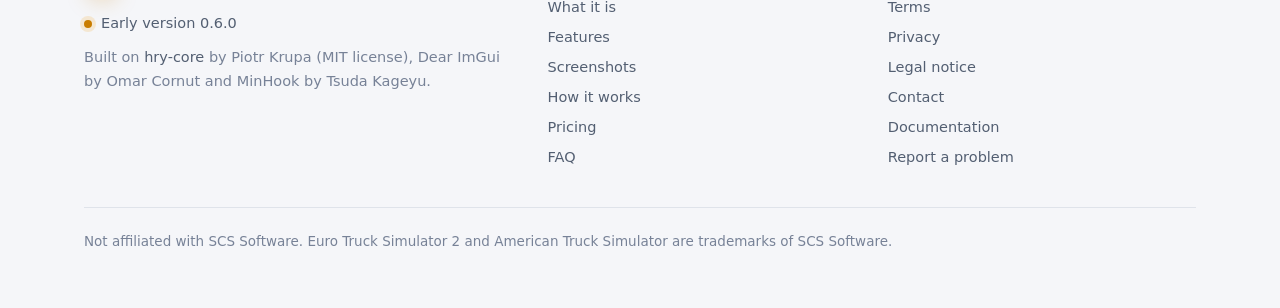
==== commit 4cfbcd93: "Update the website" ====
--- a/index.html
+++ b/index.html
@@ -94,7 +94,7 @@
     <div class="stat" role="listitem"><b data-count="6">6</b><span>colour themes</span></div>
   </div>
 
-  <div class="notice rv"><svg viewBox="0 0 24 24" aria-hidden="true"><use href="#i-info"/></svg><div><b>Early version 0.5.0.</b> The pictures are previews rendered with sample data, not recordings from the game. Known limits: small tester group, multiplayer untested, coach score thresholds are estimates, and the newest features (the pre trip inspection, the trip assistant, route maps, the deeper coach and the layout editor) have been tested with automated tests and a driving simulator but still need real drives.</div></div>
+  <div class="notice rv"><svg viewBox="0 0 24 24" aria-hidden="true"><use href="#i-info"/></svg><div><b>Early version 0.6.0.</b> The pictures are previews rendered with sample data, not recordings from the game. Known limits: small tester group, multiplayer untested, coach score thresholds are estimates, and the newest features (the pre trip inspection, the trip assistant, route maps, the deeper coach and the layout editor) have been tested with automated tests and a driving simulator but still need real drives.</div></div>
 </div>
 
 <section id="about">
@@ -114,7 +114,7 @@
         <li><svg aria-hidden="true"><use href="#i-check"/></svg><span><b>What you get:</b> a HUD that follows your job, a live trip assistant, a driving coach, a route map and report for every trip, a driver level with badges and challenges, and a logbook of deliveries and coach jobs</span></li>
         <li><svg aria-hidden="true"><use href="#i-check"/></svg><span><b>Controls:</b> Delete opens the window, F7 shows or hides the HUD</span></li>
         <li><svg aria-hidden="true"><use href="#i-check"/></svg><span><b>Cost:</b> 14 days free, then $3 per month</span></li>
-        <li><svg aria-hidden="true"><use href="#i-check"/></svg><span><b>Version:</b> 0.5.0, early and in testing</span></li>
+        <li><svg aria-hidden="true"><use href="#i-check"/></svg><span><b>Version:</b> 0.6.0, early and in testing</span></li>
       </ul>
     </div>
   </div>
@@ -206,7 +206,7 @@
   <h2>Open and honest about this beta</h2>
   <p class="sub">What works, what is still rough, and who is behind it.</p></div>
   <ul class="honest">
-    <li class="rv"><b>Early software.</b> Version 0.5.0 is a beta. It has been run in the real game, but only by a small group so far, and the coach score thresholds are still estimates. Most of what is new in 0.5.0 has been tested with automated tests and a driving simulator, not yet with real drives, so expect rough edges. Report problems and expect updates.</li>
+    <li class="rv"><b>Early software.</b> Version 0.6.0 is a beta. It has been run in the real game, but only by a small group so far, and the coach score thresholds are still estimates. Most of what is new in 0.6.0 has been tested with automated tests and a driving simulator, not yet with real drives, so expect rough edges. Report problems and expect updates.</li>
     <li class="rv" style="--d:.04s"><b>Windows only.</b> The plugin uses the game's Windows plugin system.</li>
     <li class="rv"><b>The license server runs from a home PC.</b> I start it myself and expose it through a tunnel, so it can be offline at times. There are no guaranteed service hours. A working license keeps running offline for up to a week; use "Check again" on the License tab when it is back.</li>
     <li class="rv" style="--d:.04s"><b>Unsigned plugin.</b> Windows may warn about an unverified publisher because the DLL is not digitally signed. The zip's SHA-256 is shown on your account page so you can check the download before running the installer.</li>
@@ -234,7 +234,8 @@
   <details><summary>What if the license server is offline?</summary><p>A working license keeps running offline for up to a week. Brief outages can happen because the server runs from a home PC. Try again later and use "Check again" on the License tab.</p></details>
   <details><summary>Does it work in multiplayer?</summary><p>That has not been tested yet. Check the rules of the service you play on first.</p></details>
   <details><summary>Where is my logbook kept?</summary><p>On your own computer in <code>%LOCALAPPDATA%\TcdCoDriver\logbook.tsv</code>, with every finished delivery and coach job. The route of each recent trip is in the <code>traces</code> folder next to it (the newest 150 are kept). You can export a CSV in any language from the Logbook tab. An online copy is planned for later.</p></details>
-  <details><summary>What is new in 0.5.0?</summary><p>A pre trip inspection checklist that opens with each job. With TM Real Walk installed you get a walkaround list for the outside of the truck or coach; without it you get a driver seat list of what you can see from the cab or read from telemetry. TCD does not add walking, so nothing competes with Real Walk. Checks fill themselves in where the game gives a reading, your own decisions are kept, and the result feeds the coach, the logbook and a defect ledger that flags a fault which keeps coming back. You can write the trip down from start to end, note the odometer, check the tachograph and plan your rest as part of the routine. Older logbooks and settings load as they are.</p></details>
+  <details><summary>What is new in 0.6.0?</summary><p>Every page of the window has been redesigned: a header with the key numbers, gauges, charts, icons and controls made for this window. Home shows what you are doing right now, your week day by day and a twelve week trend; the Dashboard shows the route between the two cities with your truck on it, lamps for the controls and a gauge for every instrument; the Coach page shows where the time went, how you used the pedals and the engine, all tips on request and your driving band on the speed chart. Checks are grouped by where they are done with an OK, Defect or Skip choice on each item; Trucks has a condition ring, a fuel tank, six gauges and a card per trailer. The Logbook has freight and coach filters and net income, Insights shows where the money goes as a ring, and Profile has lifetime totals and twelve weeks of activity. Settings now uses the whole window, with live theme previews and a picture of the screen to place the HUD. You can also switch on the community board in Settings to show your level, title, badges and a few totals under a name you choose; it is off until you turn it on, and turning it off removes you. Older logbooks and settings load as they are.</p></details>
+  <details><summary>What is new in 0.5.0?</summary><p>A pre trip inspection checklist that opens with each job. With TM Real Walk installed you get a walkaround list for the outside of the truck or coach; without it you get a driver seat list of what you can see from the cab or read from telemetry. TCD does not add walking, so nothing competes with Real Walk. On foot, F6 opens a keyboard only checklist that needs no mouse: F5 marks OK, F4 marks a defect, PageUp/PageDown move. Checks fill themselves in where the game gives a reading, your own decisions are kept, and the result feeds the coach, the logbook and a defect ledger that flags a fault which keeps coming back. You can write the trip down from start to end, note the odometer, check the tachograph and plan your rest as part of the routine. Older logbooks and settings load as they are.</p></details>
   <details><summary>What is new in 0.4.0?</summary><p>A live trip assistant, a route map and charts for every trip, a deeper driving coach (steering, gears, brake heat, parking, rough roads), a Home page, Insights and Profile with a driver level and weekly challenges, a compare view, six colour themes, a layout editor for the HUD, pop-up cards for fines and tolls, a large summary when you stop, an arrangeable dashboard, settings profiles, a trip card you can share and an update notice. Older logbooks and settings load as they are.</p></details>
   <details><summary>Can I move the parts of the HUD?</summary><p>Yes. In Settings choose "Arrange the HUD", then drag each part where you want it and use the sliders to resize or hide it. "Reset the layout" puts everything back. You can also save a whole setup as a named profile and switch between profiles.</p></details>
   <details><summary>What does the update notice send?</summary><p>It asks the license server which version is newest and sends only the plugin version and the game: no key, no computer code, no logbook data. Nothing is stored about the request. If a newer version is available a notice appears in the window; you can turn the check off in Settings.</p></details>
@@ -258,7 +259,7 @@
     <div class="foot">
       <div>
         <a class="brand" href="#top" style="margin-bottom:14px"><span class="mark" aria-hidden="true">TCD</span>TCD Co-Driver</a>
-        <p><span class="status"><span class="dot" aria-hidden="true"></span>Early version 0.5.0</span></p>
+        <p><span class="status"><span class="dot" aria-hidden="true"></span>Early version 0.6.0</span></p>
         <p>Built on <a style="display:inline;padding:0" href="https://github.com/Hary309/hry-core">hry-core</a> by Piotr Krupa (MIT license), Dear ImGui by Omar Cornut and MinHook by Tsuda Kageyu.</p>
       </div>
       <div>
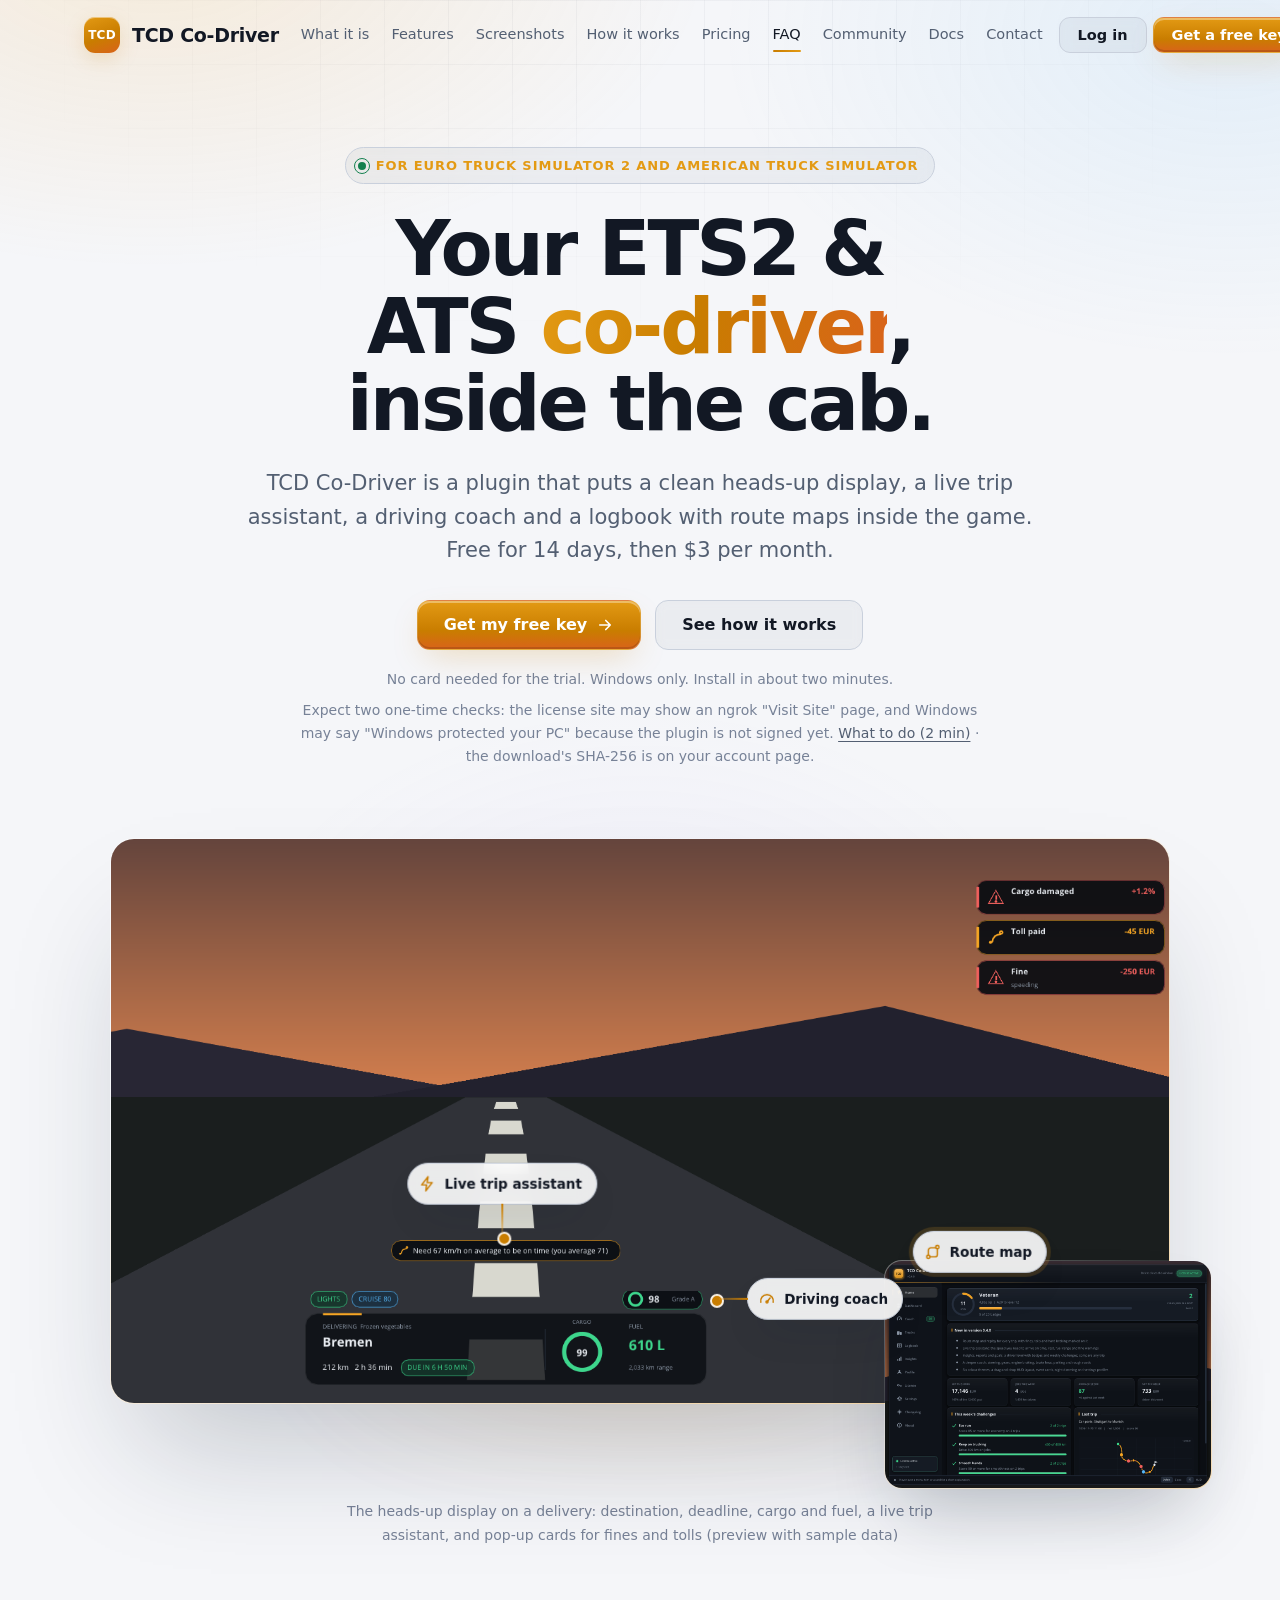
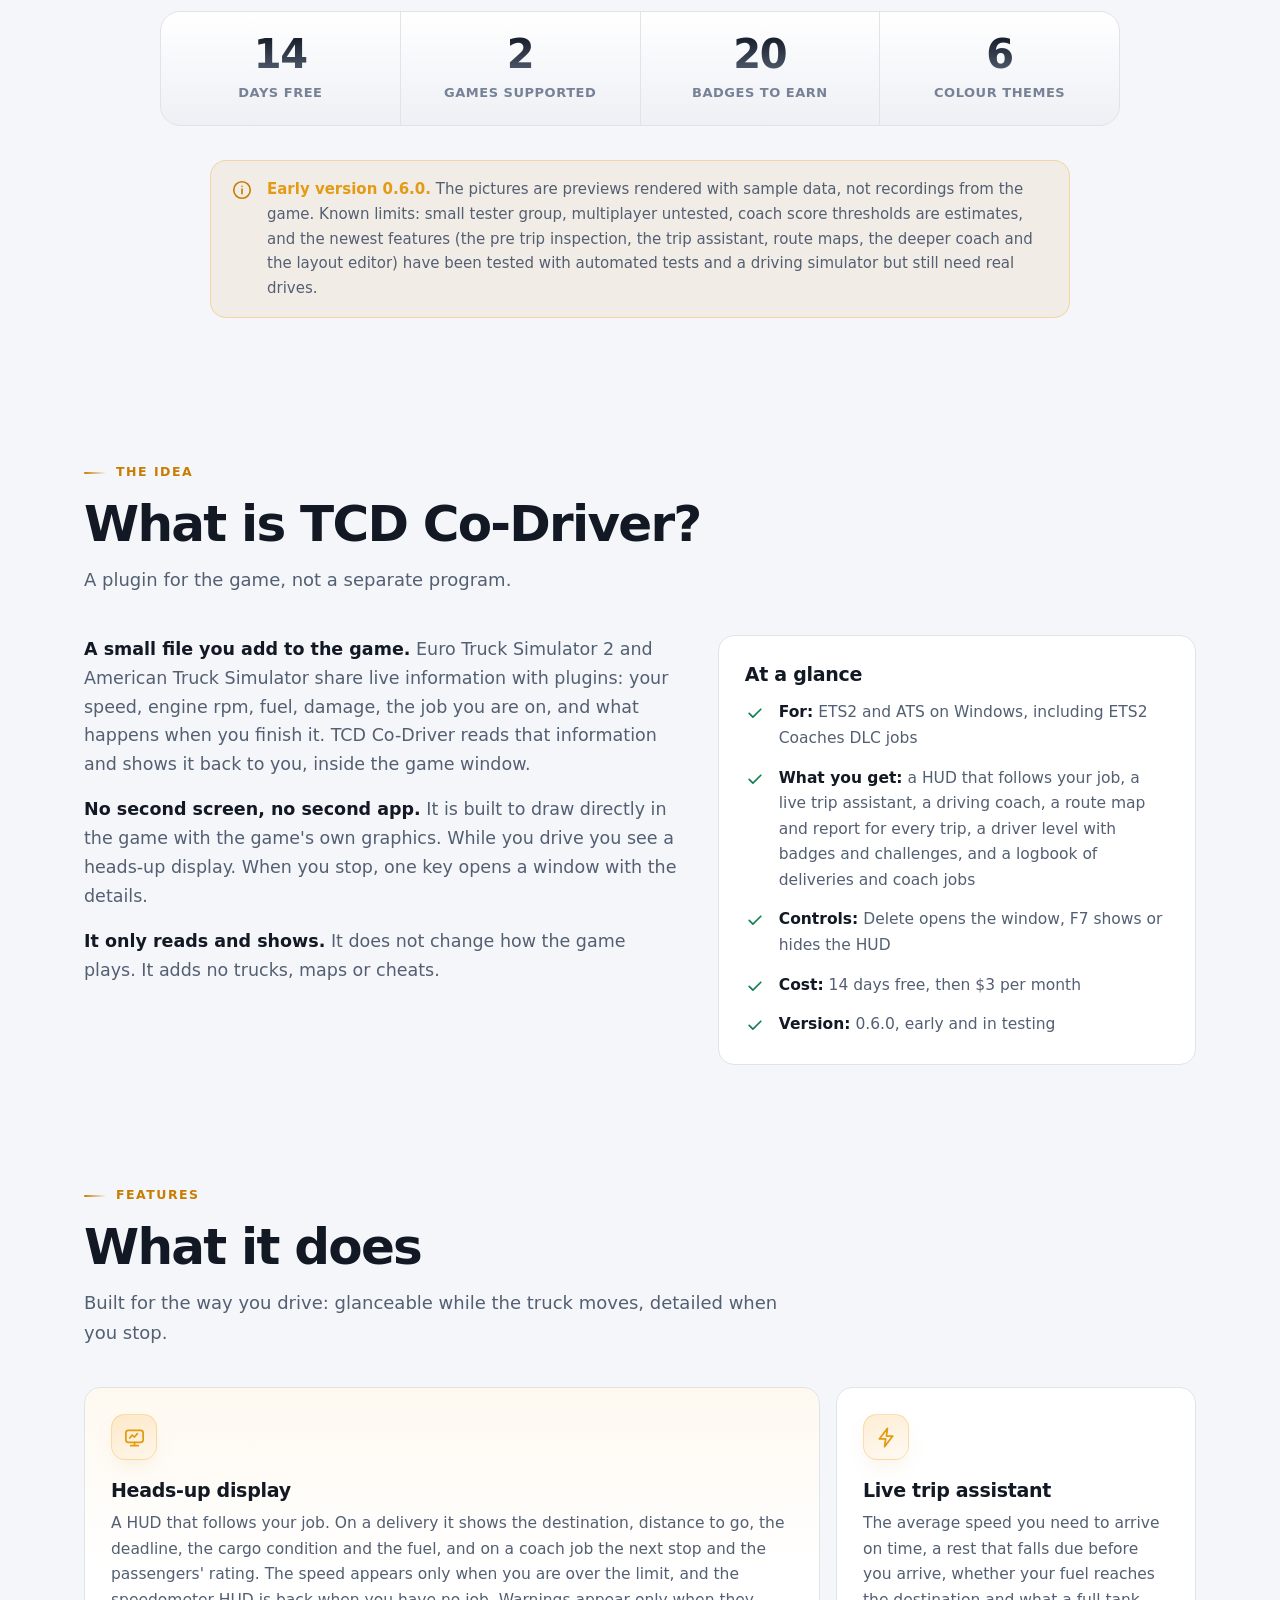
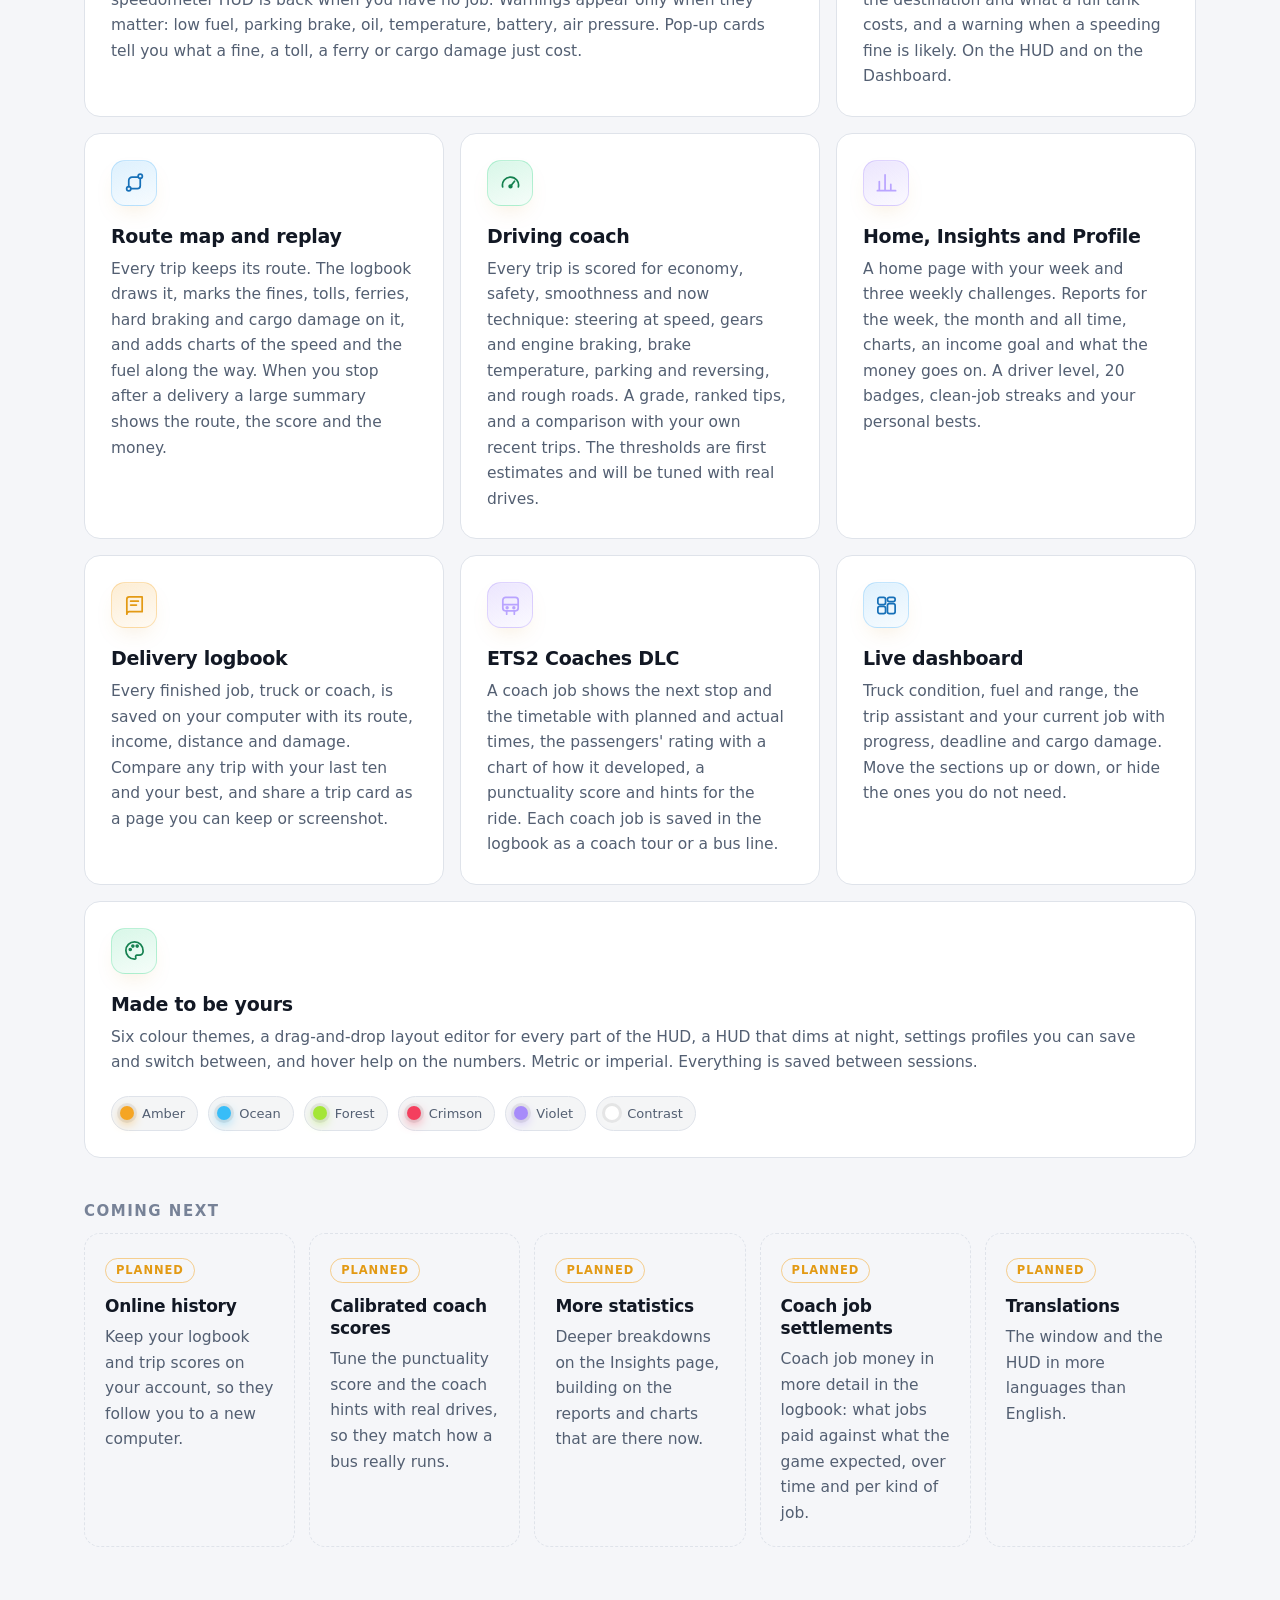
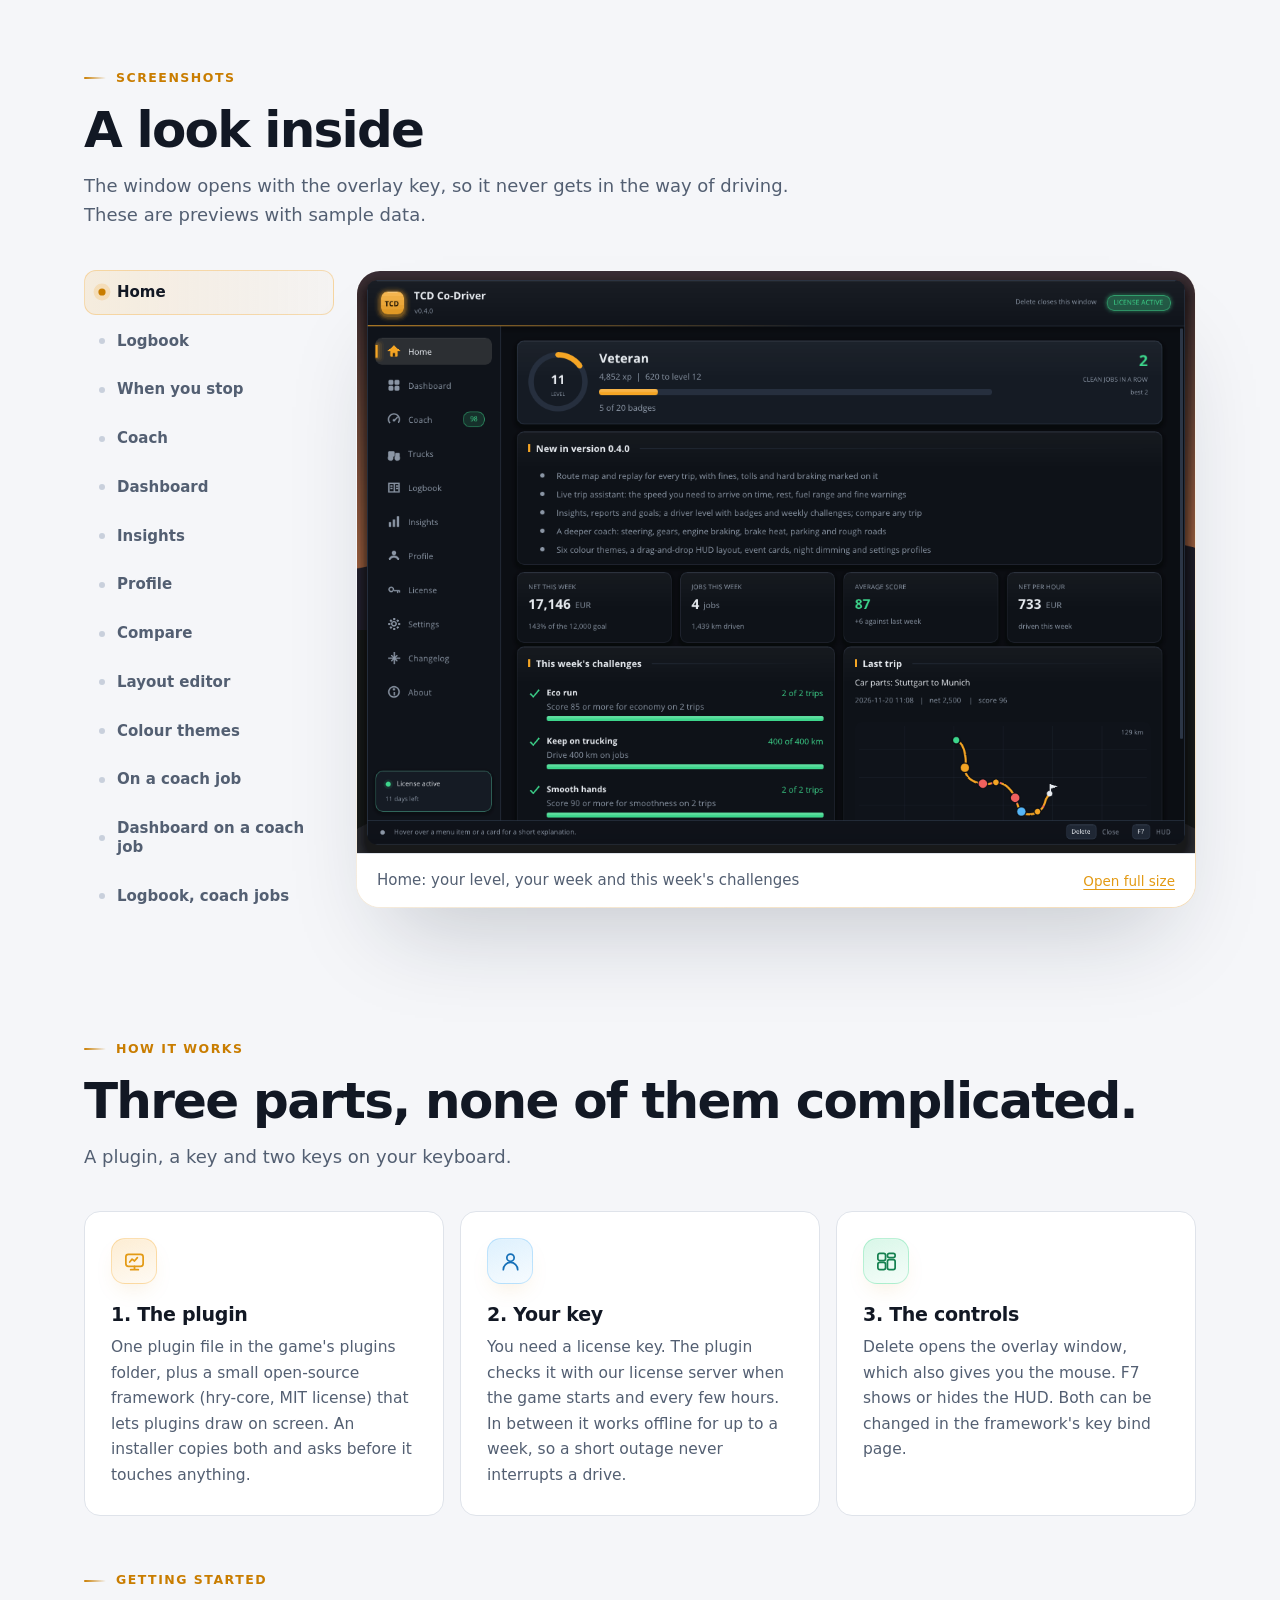
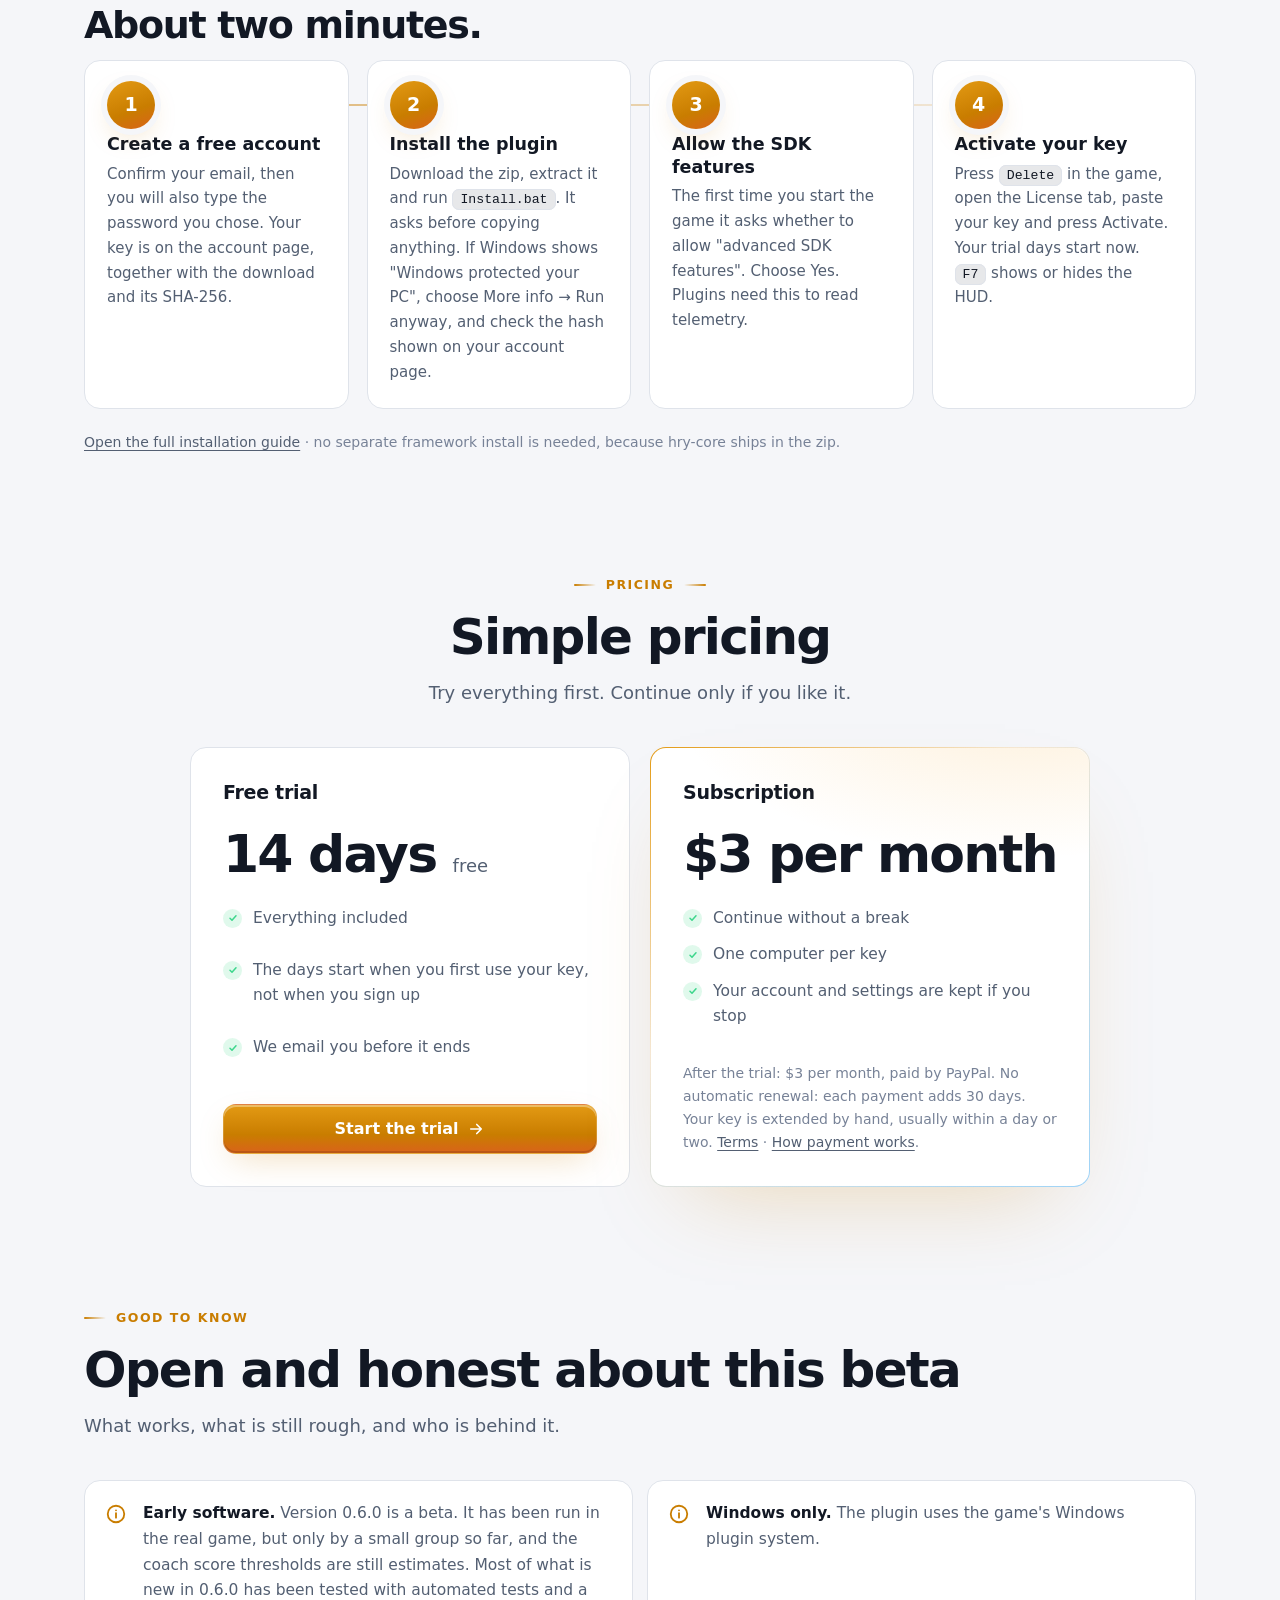
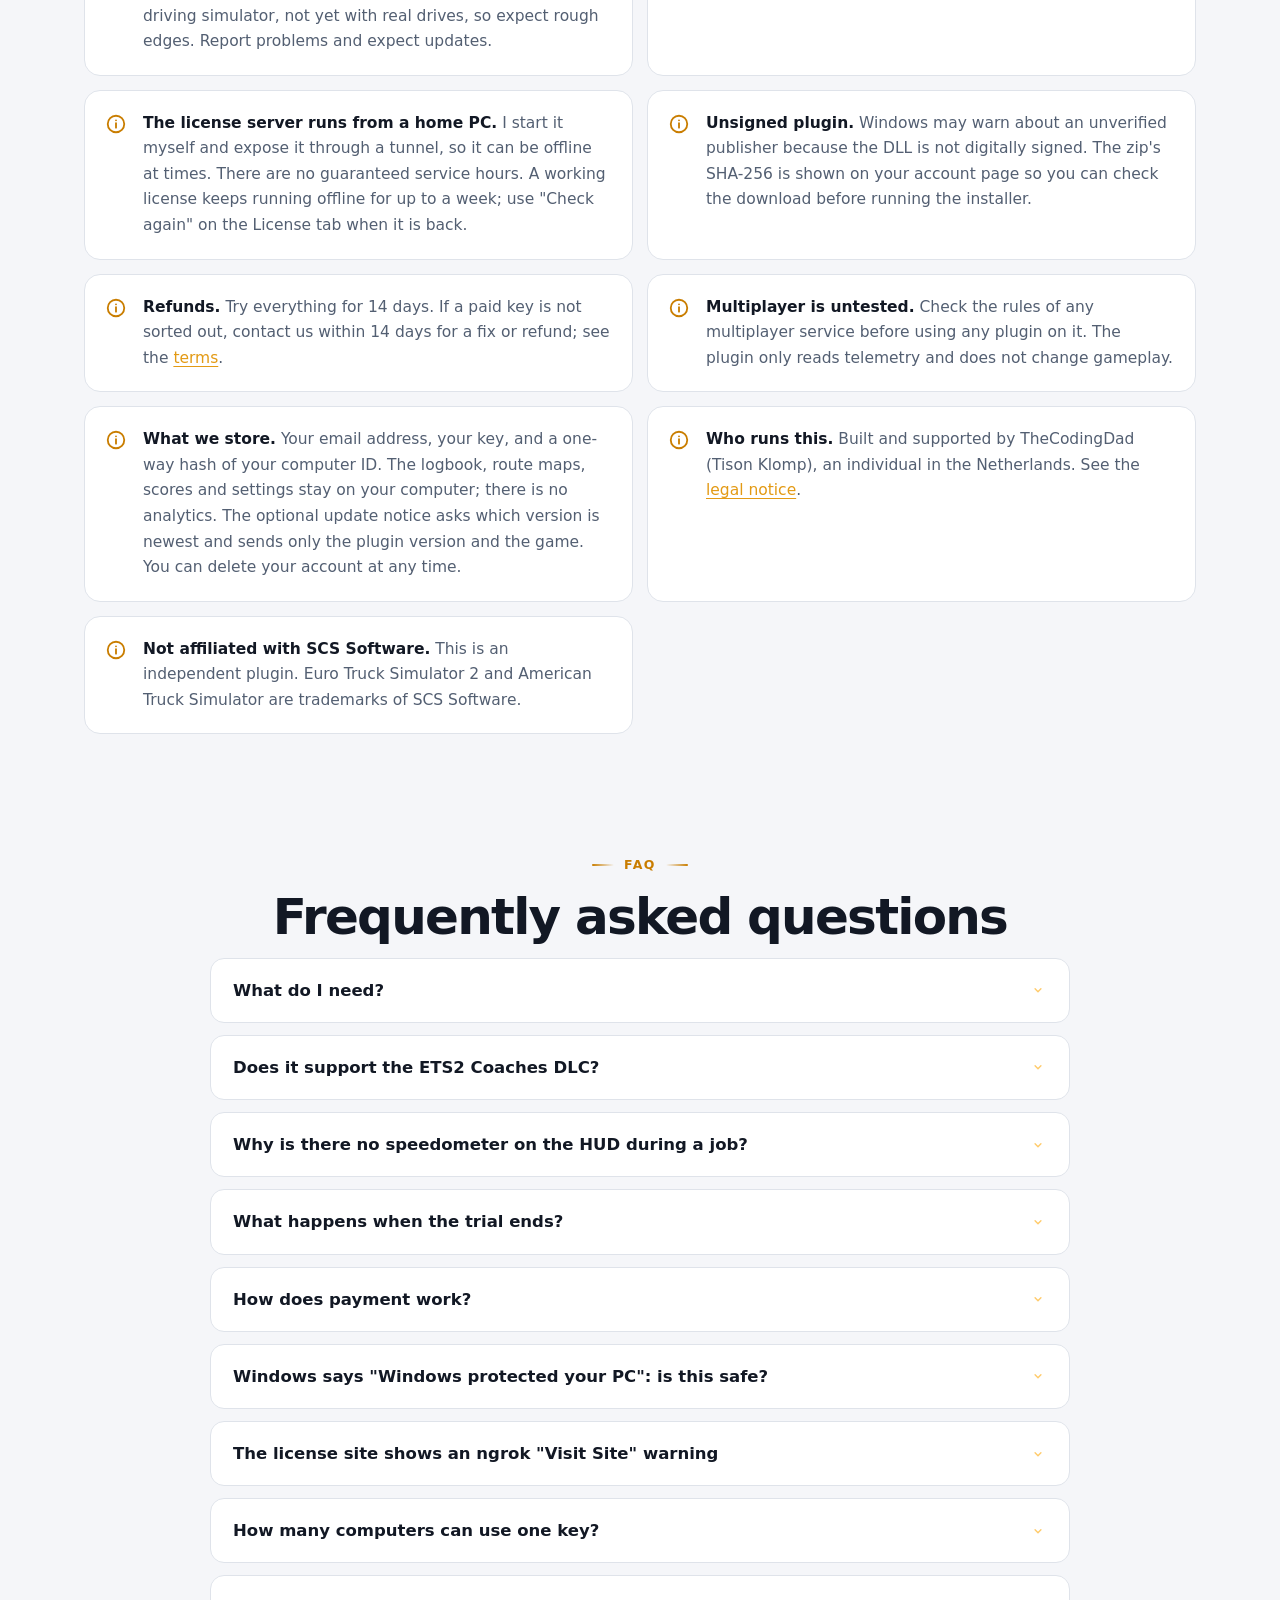
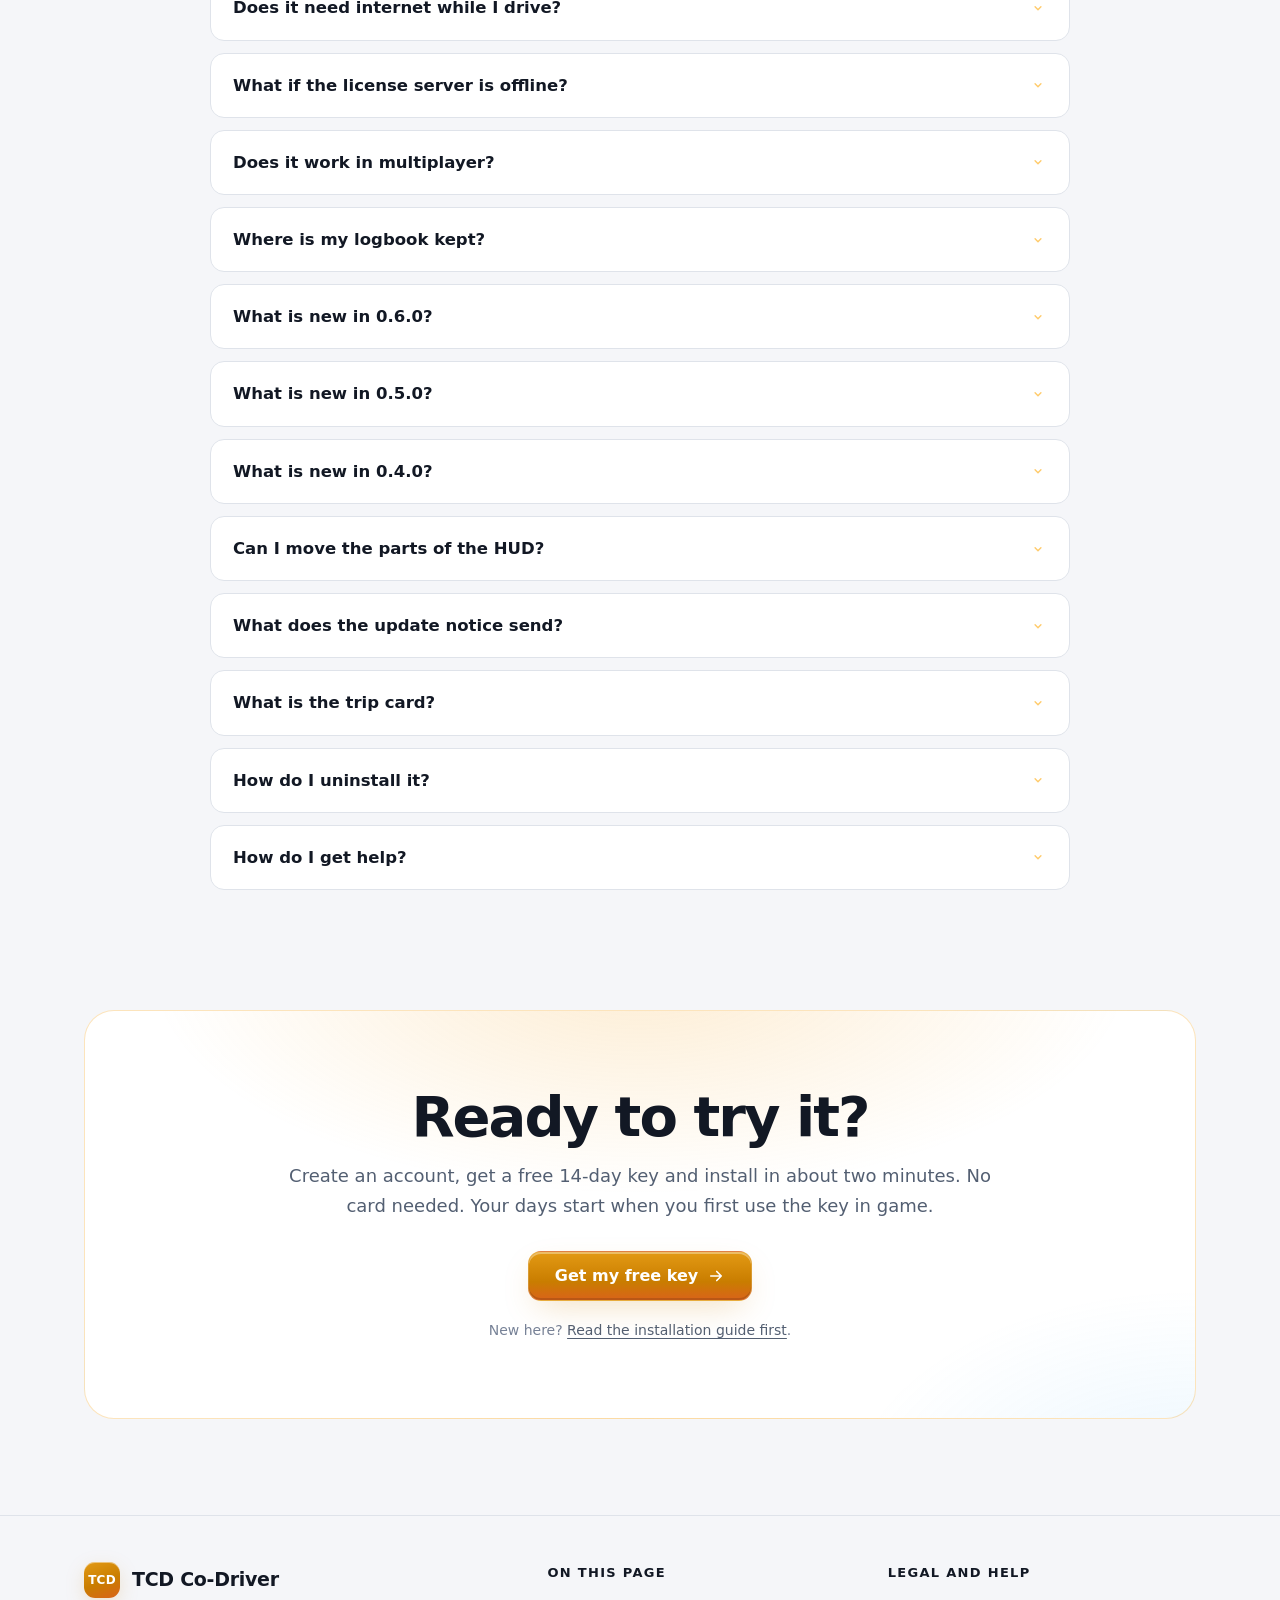
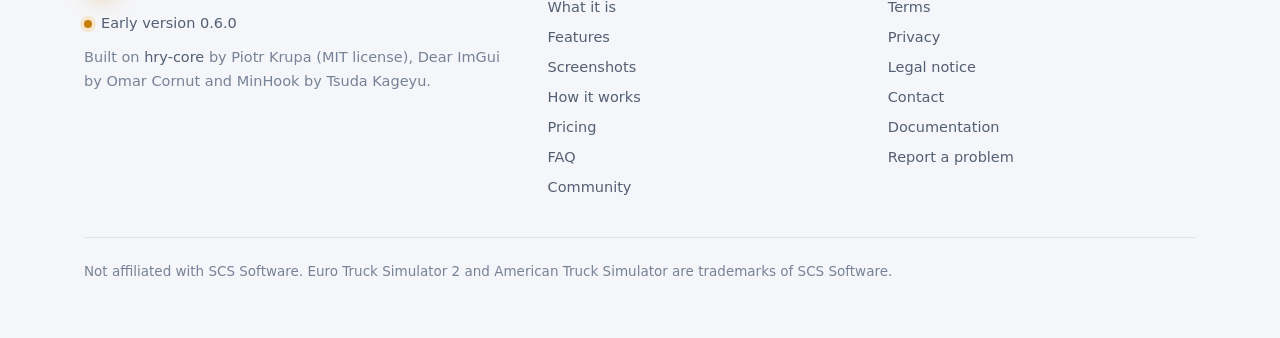
==== commit 292e015e: "Update the website" ====
--- a/index.html
+++ b/index.html
@@ -18,7 +18,7 @@
 <link rel="canonical" href="https://thecodingdad-tisonk.github.io/tcd-codriver/">
 <link rel="icon" href="data:image/svg+xml,%3Csvg xmlns='http://www.w3.org/2000/svg' viewBox='0 0 32 32'%3E%3Crect width='32' height='32' rx='8' fill='%23f5a524'/%3E%3Ctext x='16' y='21' font-family='Arial' font-weight='800' font-size='12' text-anchor='middle' fill='%231a1102'%3ETCD%3C/text%3E%3C/svg%3E">
 <script>(function(){var r=document.documentElement,t=null;r.className+=' js';try{t=localStorage.getItem('tcd-theme')}catch(e){}if(t!=='light'&&t!=='dark'){t=window.matchMedia&&window.matchMedia('(prefers-color-scheme: light)').matches?'light':'dark'}r.setAttribute('data-theme',t)})();</script>
-<link rel="stylesheet" href="assets/site.css?v=7a17fbfb">
+<link rel="stylesheet" href="assets/site.css?v=3c834c88">
 <script type="application/ld+json">
 {"@context":"https://schema.org","@graph":[
  {"@type":"SoftwareApplication","name":"TCD Co-Driver","applicationCategory":"Game","operatingSystem":"Windows","description":"A co-driver HUD, dashboard, driving coach and delivery logbook for Euro Truck Simulator 2 and American Truck Simulator.","url":"https://thecodingdad-tisonk.github.io/tcd-codriver/","image":"https://thecodingdad-tisonk.github.io/tcd-codriver/assets/og-image.png?v=f2dee5c9","offers":{"@type":"Offer","price":"3","priceCurrency":"USD","description":"Free for 14 days, then $3 per month."}},
@@ -56,7 +56,7 @@
   <div class="wrap bar">
     <a class="brand" href="#top"><span class="mark" aria-hidden="true">TCD</span>TCD Co-Driver</a>
     <nav id="nav" aria-label="Main">
-      <a href="#about">What it is</a><a href="#features">Features</a><a href="#screens">Screenshots</a><a href="#how">How it works</a><a href="#pricing">Pricing</a><a href="#faq">FAQ</a><a href="https://github.com/TheCodingDad-TisonK/tcd-codriver-docs">Docs</a><a href="contact.html">Contact</a>
+      <a href="#about">What it is</a><a href="#features">Features</a><a href="#screens">Screenshots</a><a href="#how">How it works</a><a href="#pricing">Pricing</a><a href="#faq">FAQ</a><a href="community/">Community</a><a href="https://github.com/TheCodingDad-TisonK/tcd-codriver-docs">Docs</a><a href="contact.html">Contact</a>
       <a class="btn small ghost" href="https://unhistorical-subglobular-marhta.ngrok-free.dev/login">Log in</a>
       <a class="btn small" href="https://unhistorical-subglobular-marhta.ngrok-free.dev/register">Get a free key</a>
       
@@ -264,7 +264,7 @@
       </div>
       <div>
         <b>On this page</b>
-        <a href="#about">What it is</a><a href="#features">Features</a><a href="#screens">Screenshots</a><a href="#how">How it works</a><a href="#pricing">Pricing</a><a href="#faq">FAQ</a>
+        <a href="#about">What it is</a><a href="#features">Features</a><a href="#screens">Screenshots</a><a href="#how">How it works</a><a href="#pricing">Pricing</a><a href="#faq">FAQ</a><a href="community/">Community</a>
       </div>
       <div>
         <b>Legal and help</b>
--- a/assets/site.css
+++ b/assets/site.css
@@ -270,6 +270,21 @@
 .draft{background:var(--warn-bg);border:1px solid rgba(245,165,36,.4);border-radius:14px;padding:12px 16px;margin:0 0 20px;font-size:15px}
 footer .links a{display:inline;padding:0;margin-right:2px;color:var(--muted)}
 
+/* ---------------------------------------------------------------- community page */
+.community-doc{max-width:1000px}
+.board{margin:22px 0 8px}
+.board-scroll{overflow-x:auto;border:1px solid var(--line);border-radius:16px;background:linear-gradient(180deg,var(--surface),var(--panel))}
+.board table{border-collapse:collapse;width:100%;min-width:820px;font-size:14px}
+.board th,.board td{padding:13px 14px;text-align:left;border-bottom:1px solid var(--line);white-space:nowrap}
+.board th{font-size:11.5px;letter-spacing:.08em;text-transform:uppercase;color:var(--dim);font-weight:700}
+.board tr:last-child td{border-bottom:0}
+.board td.name{font-weight:700;color:var(--text)}
+.board td.name small{display:block;margin-top:2px;font-size:12px;font-weight:500;color:var(--dim)}
+.board td.num{font-variant-numeric:tabular-nums;color:var(--muted)}
+.board td.rank{color:var(--accent);font-weight:800}
+.board .tools{display:flex;flex-wrap:wrap;gap:14px;align-items:center;margin-top:18px}
+.giscus{margin-top:18px}
+
 /* ---------------------------------------------------------------- motion */
 .js .rv{opacity:0;transform:translateY(22px);transition:opacity .8s cubic-bezier(.2,.7,.2,1),transform .8s cubic-bezier(.2,.7,.2,1);transition-delay:var(--d,0s)}
 .js .rv.in{opacity:1;transform:none}
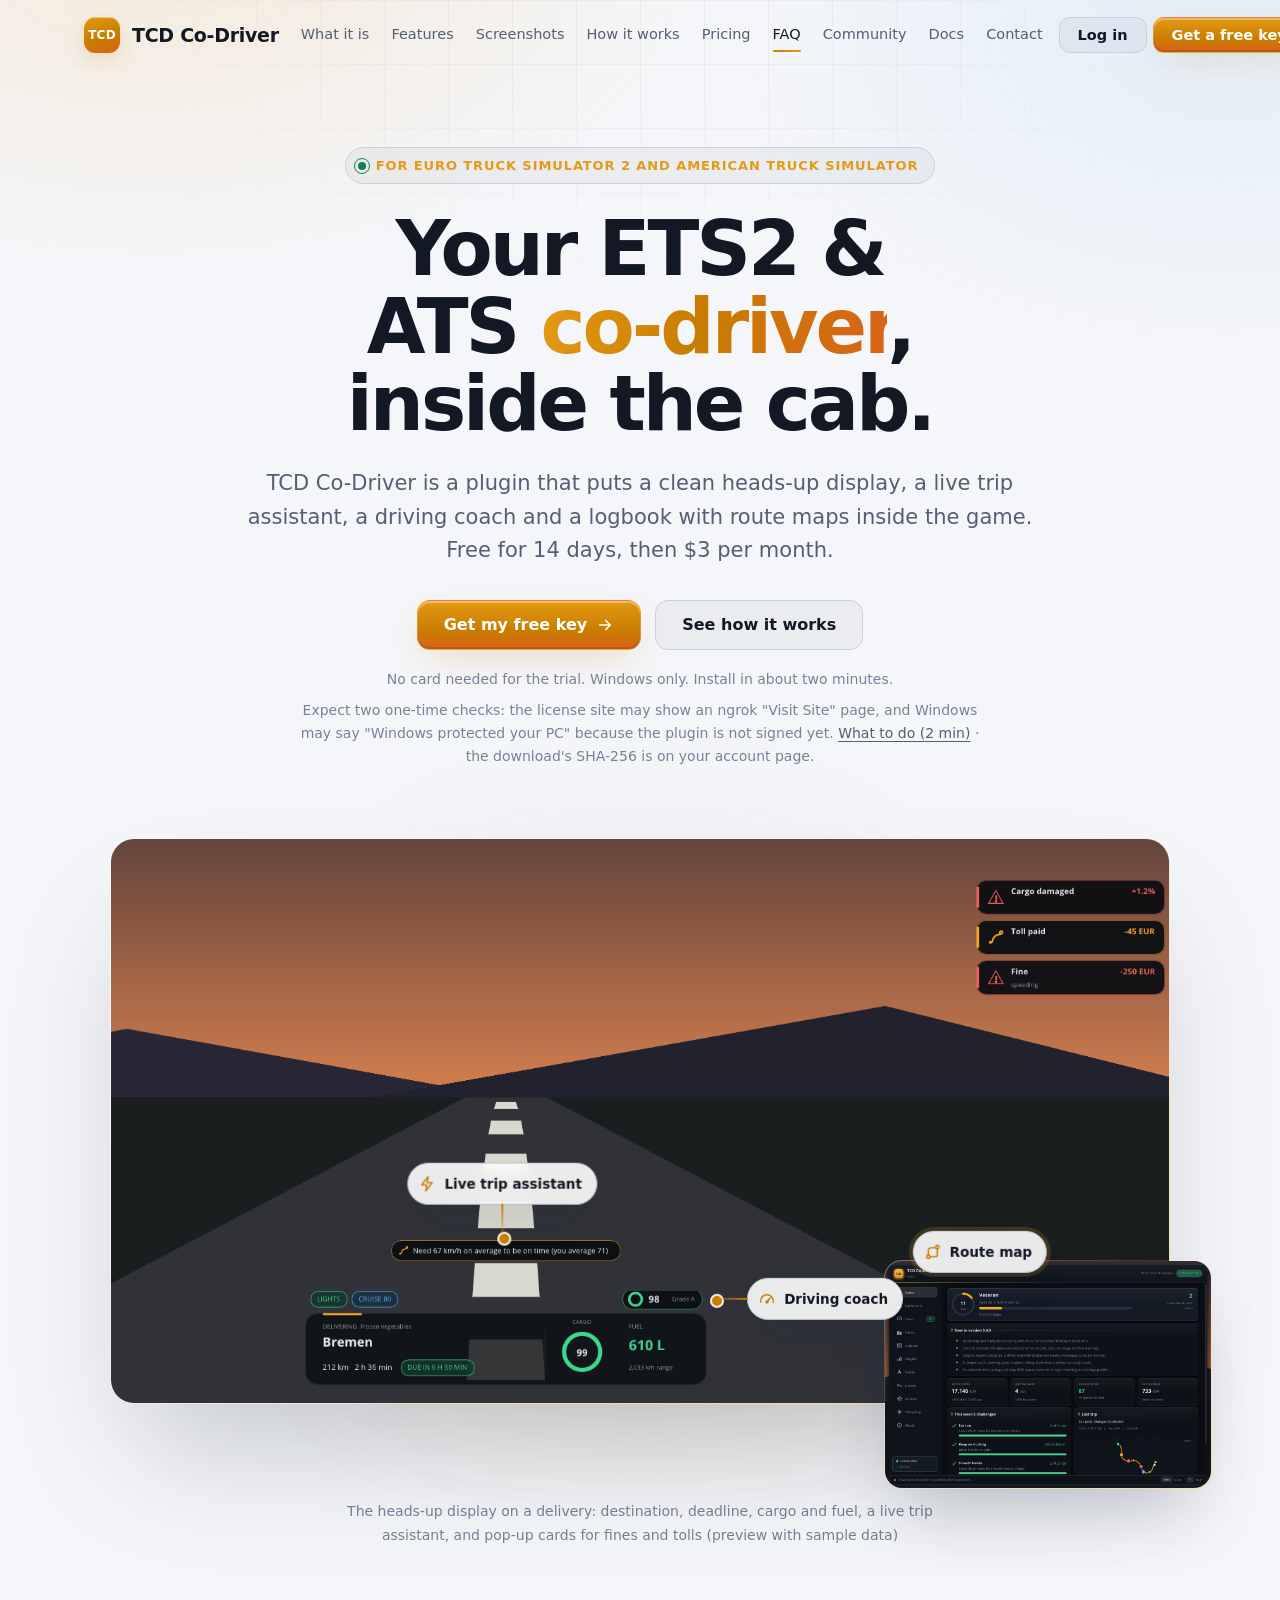
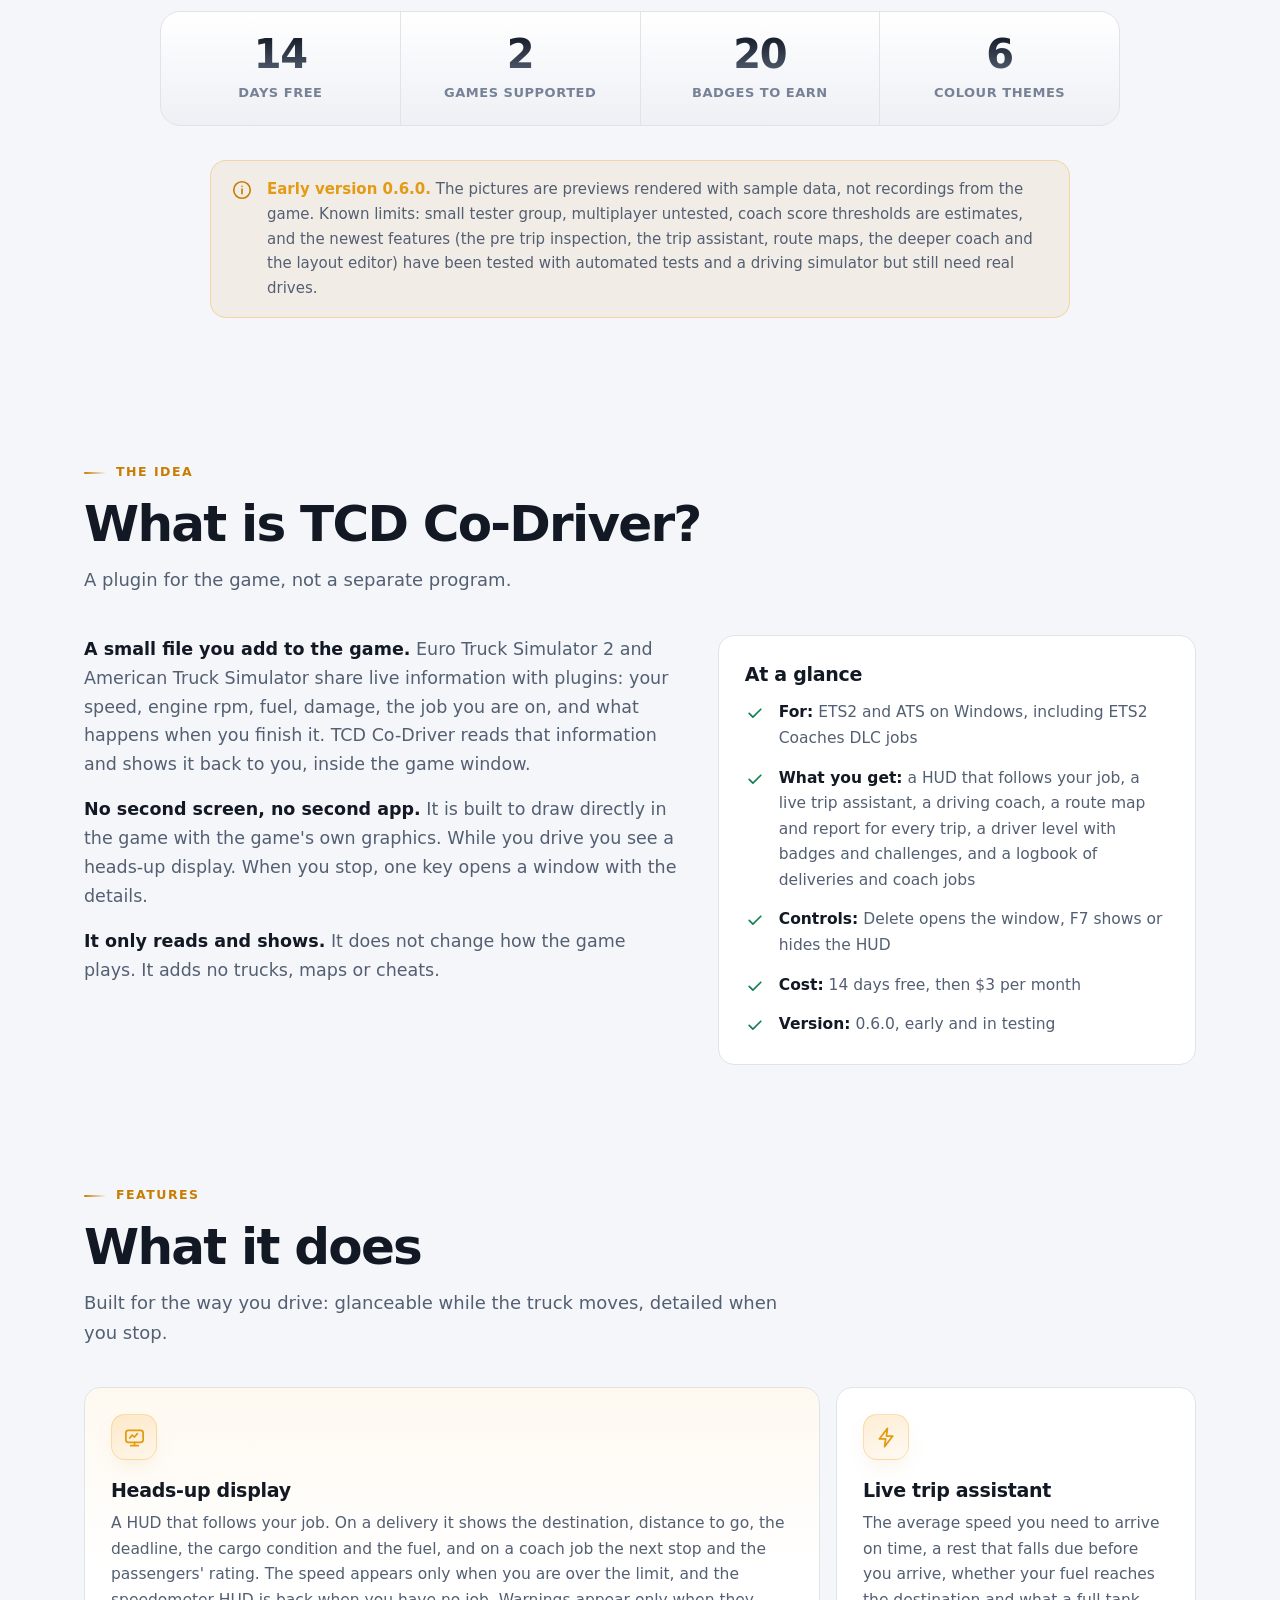
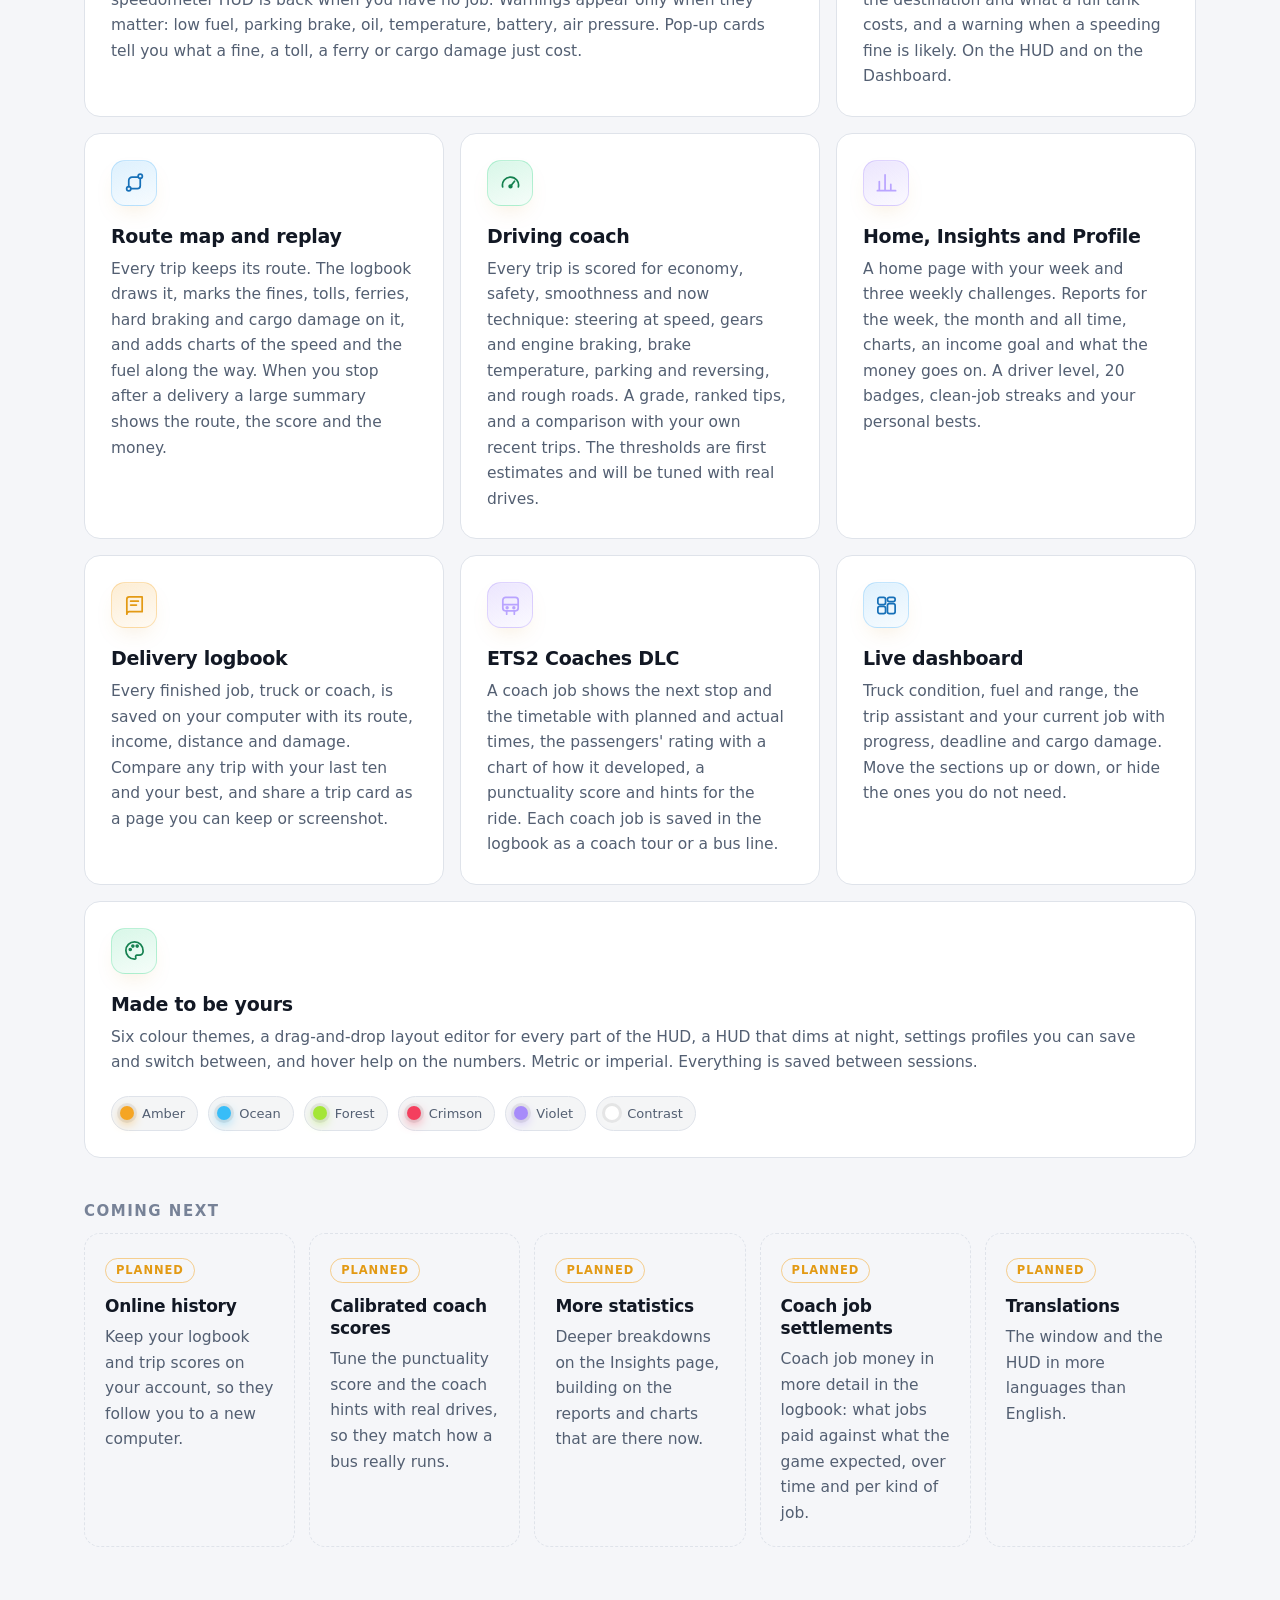
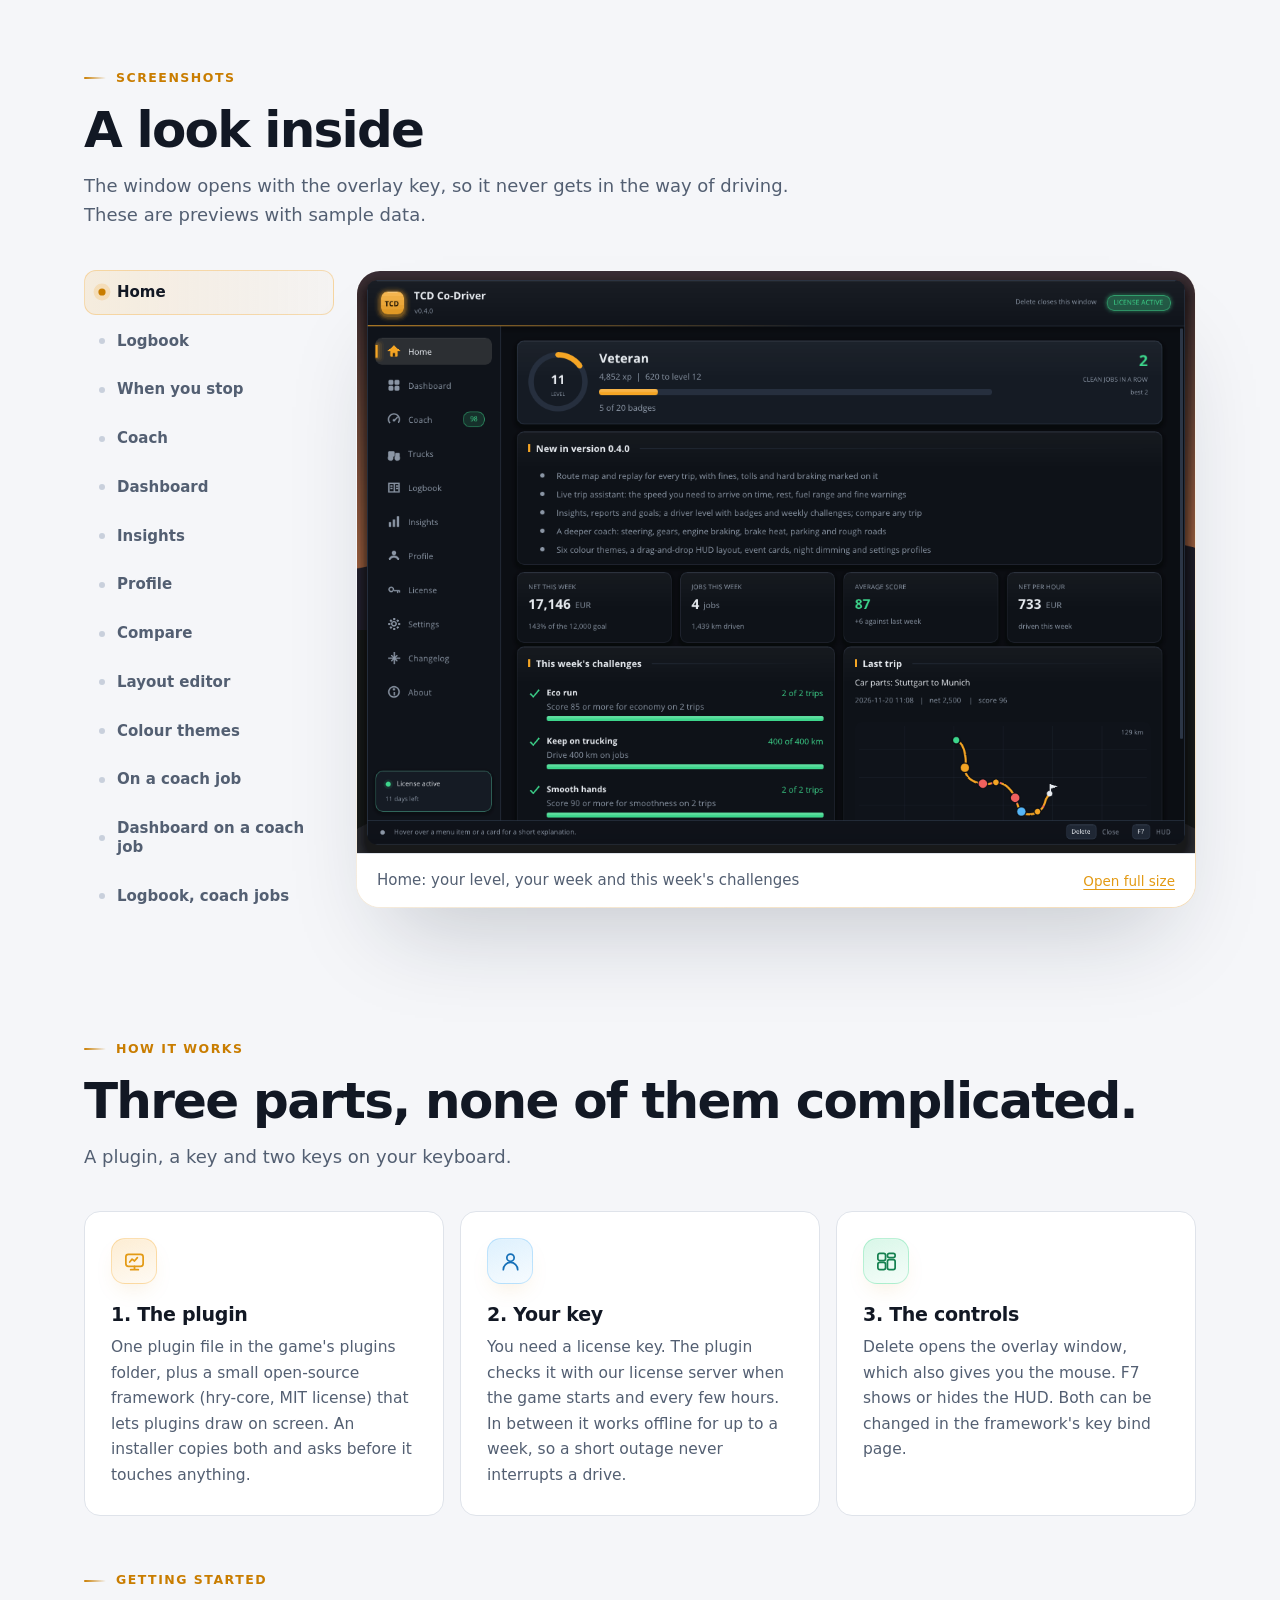
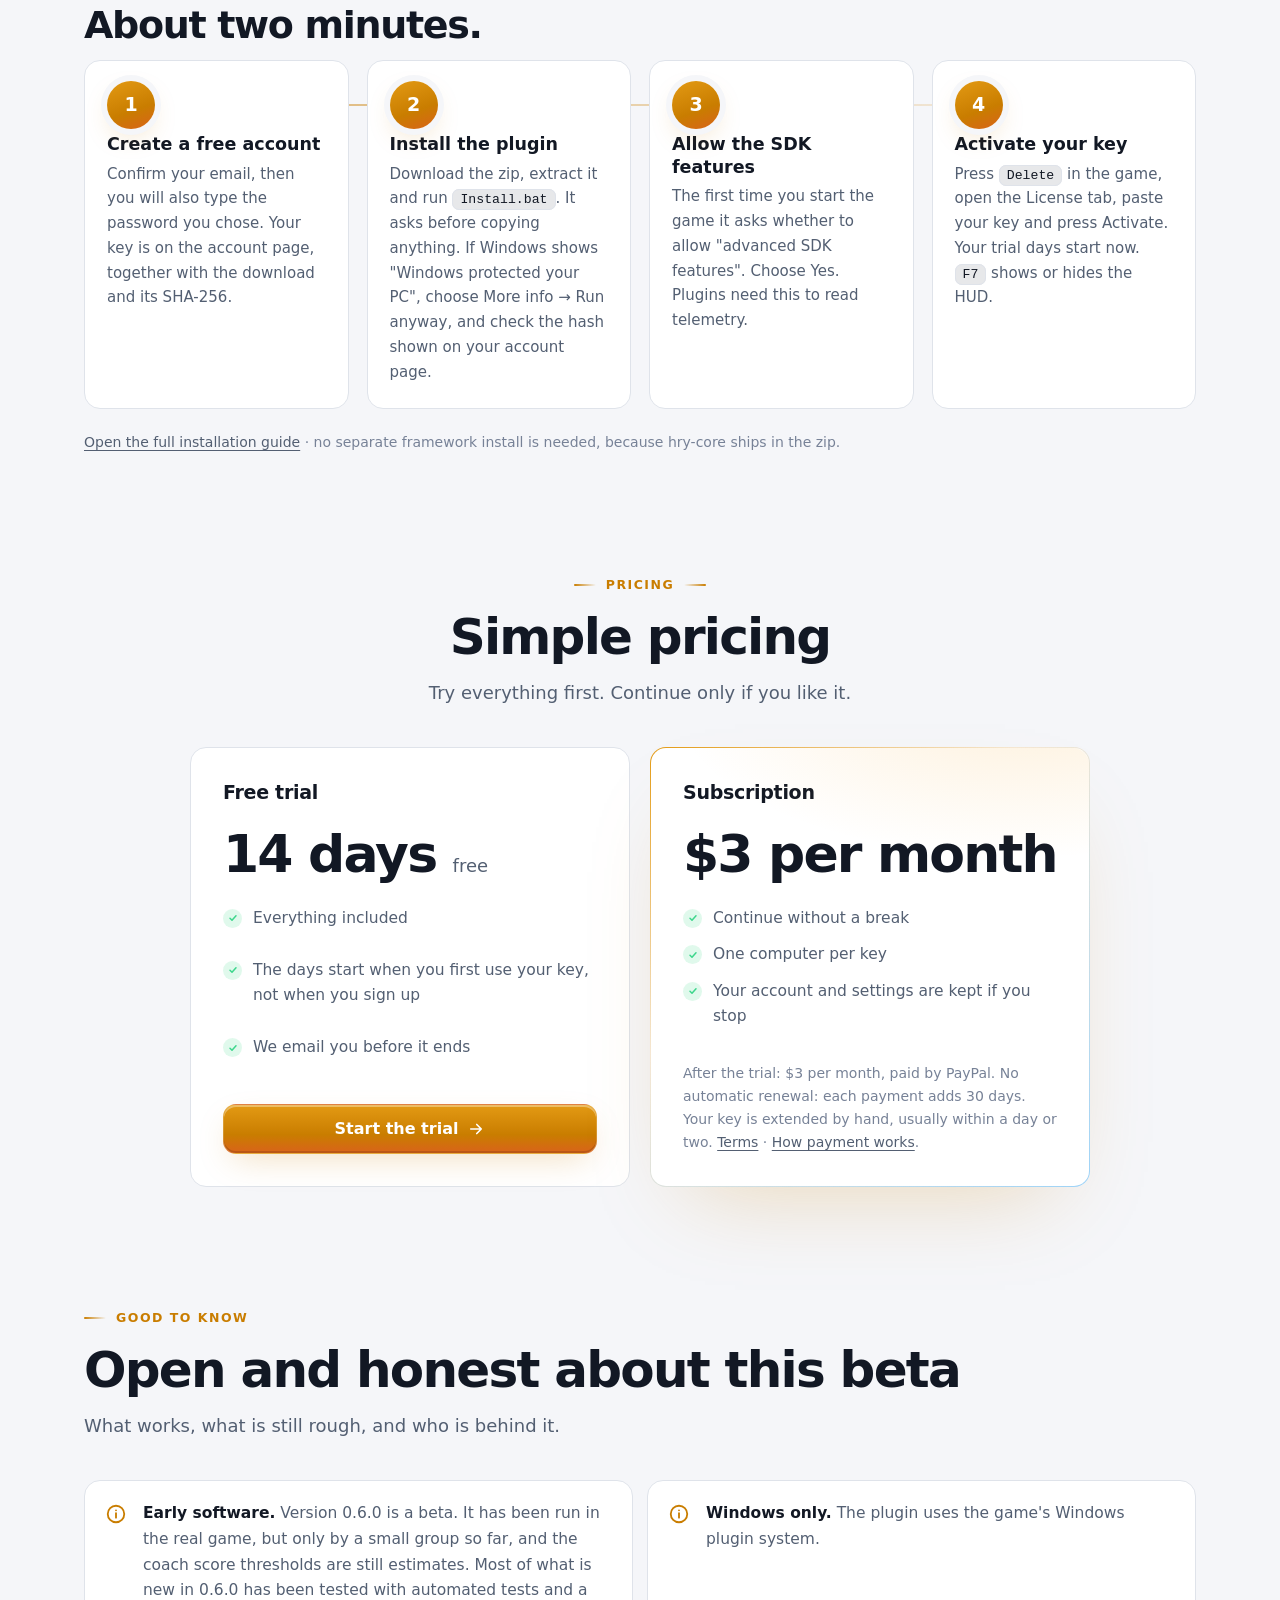
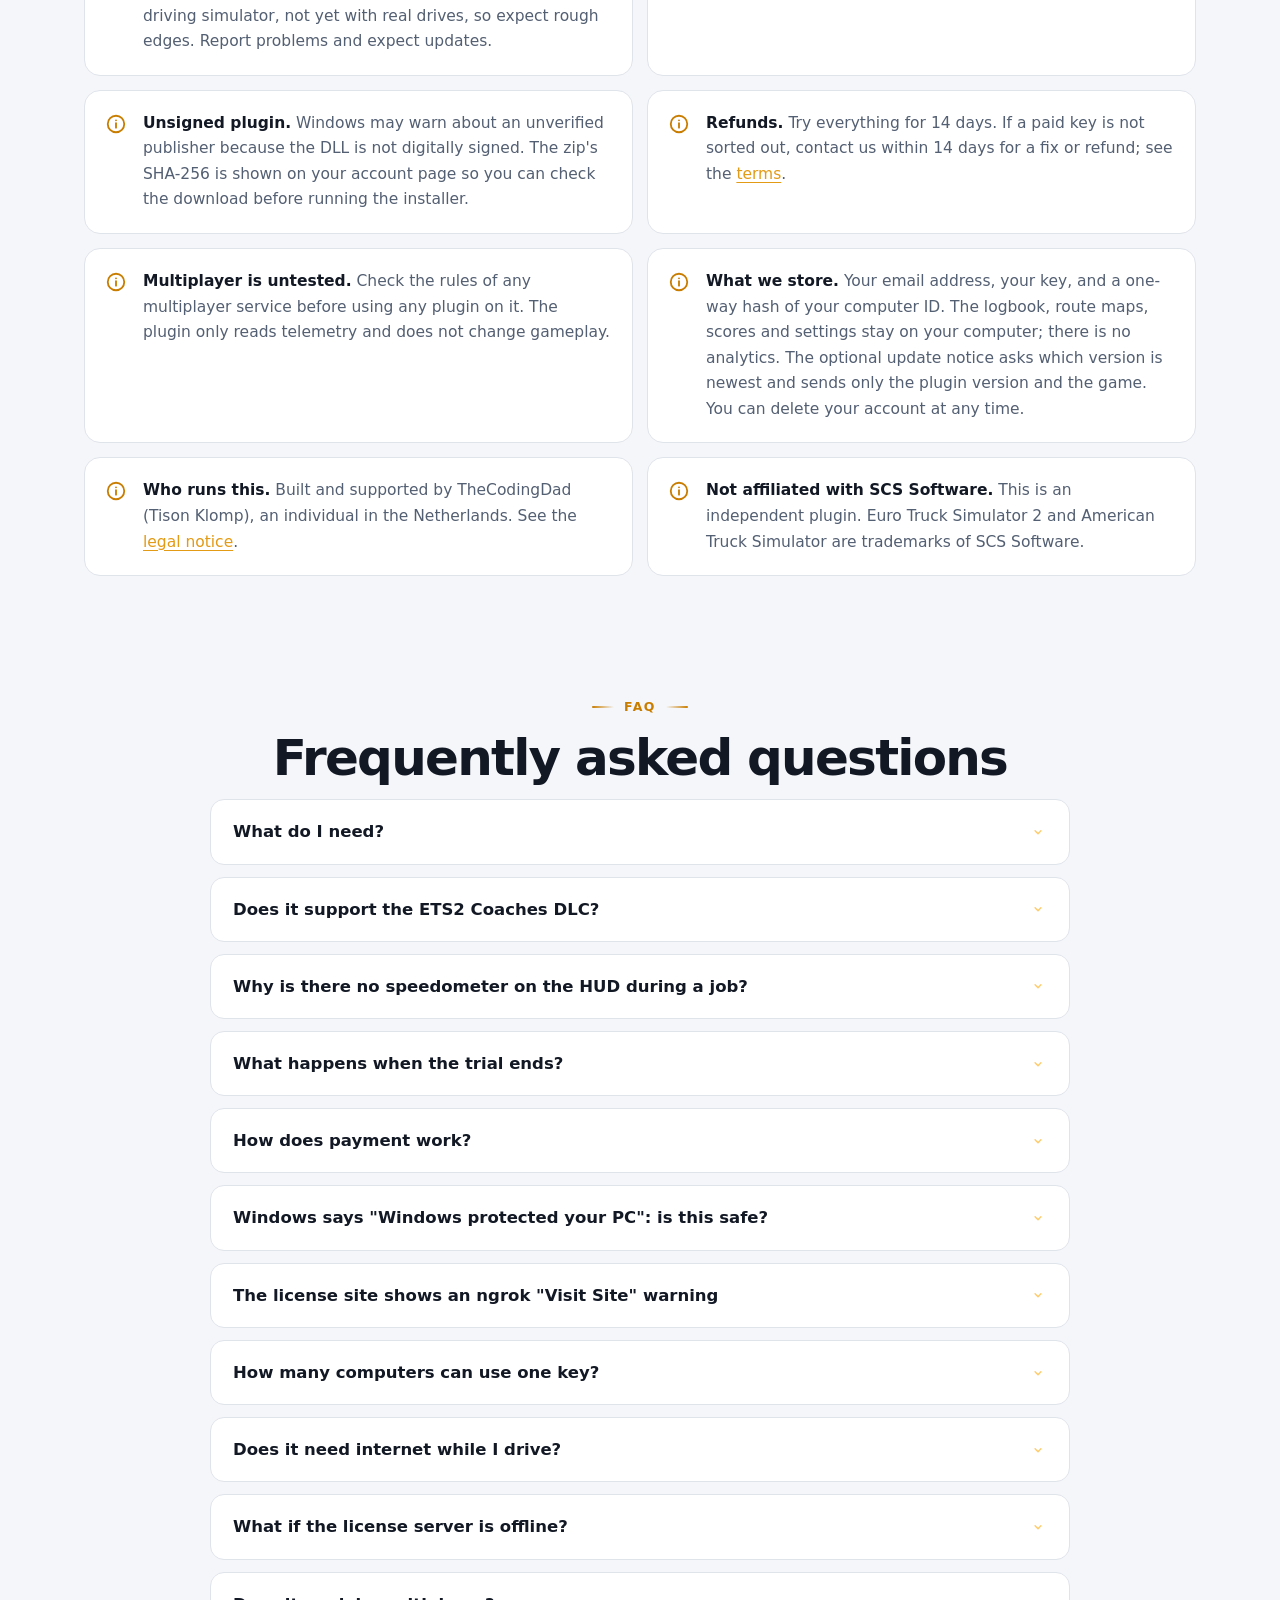
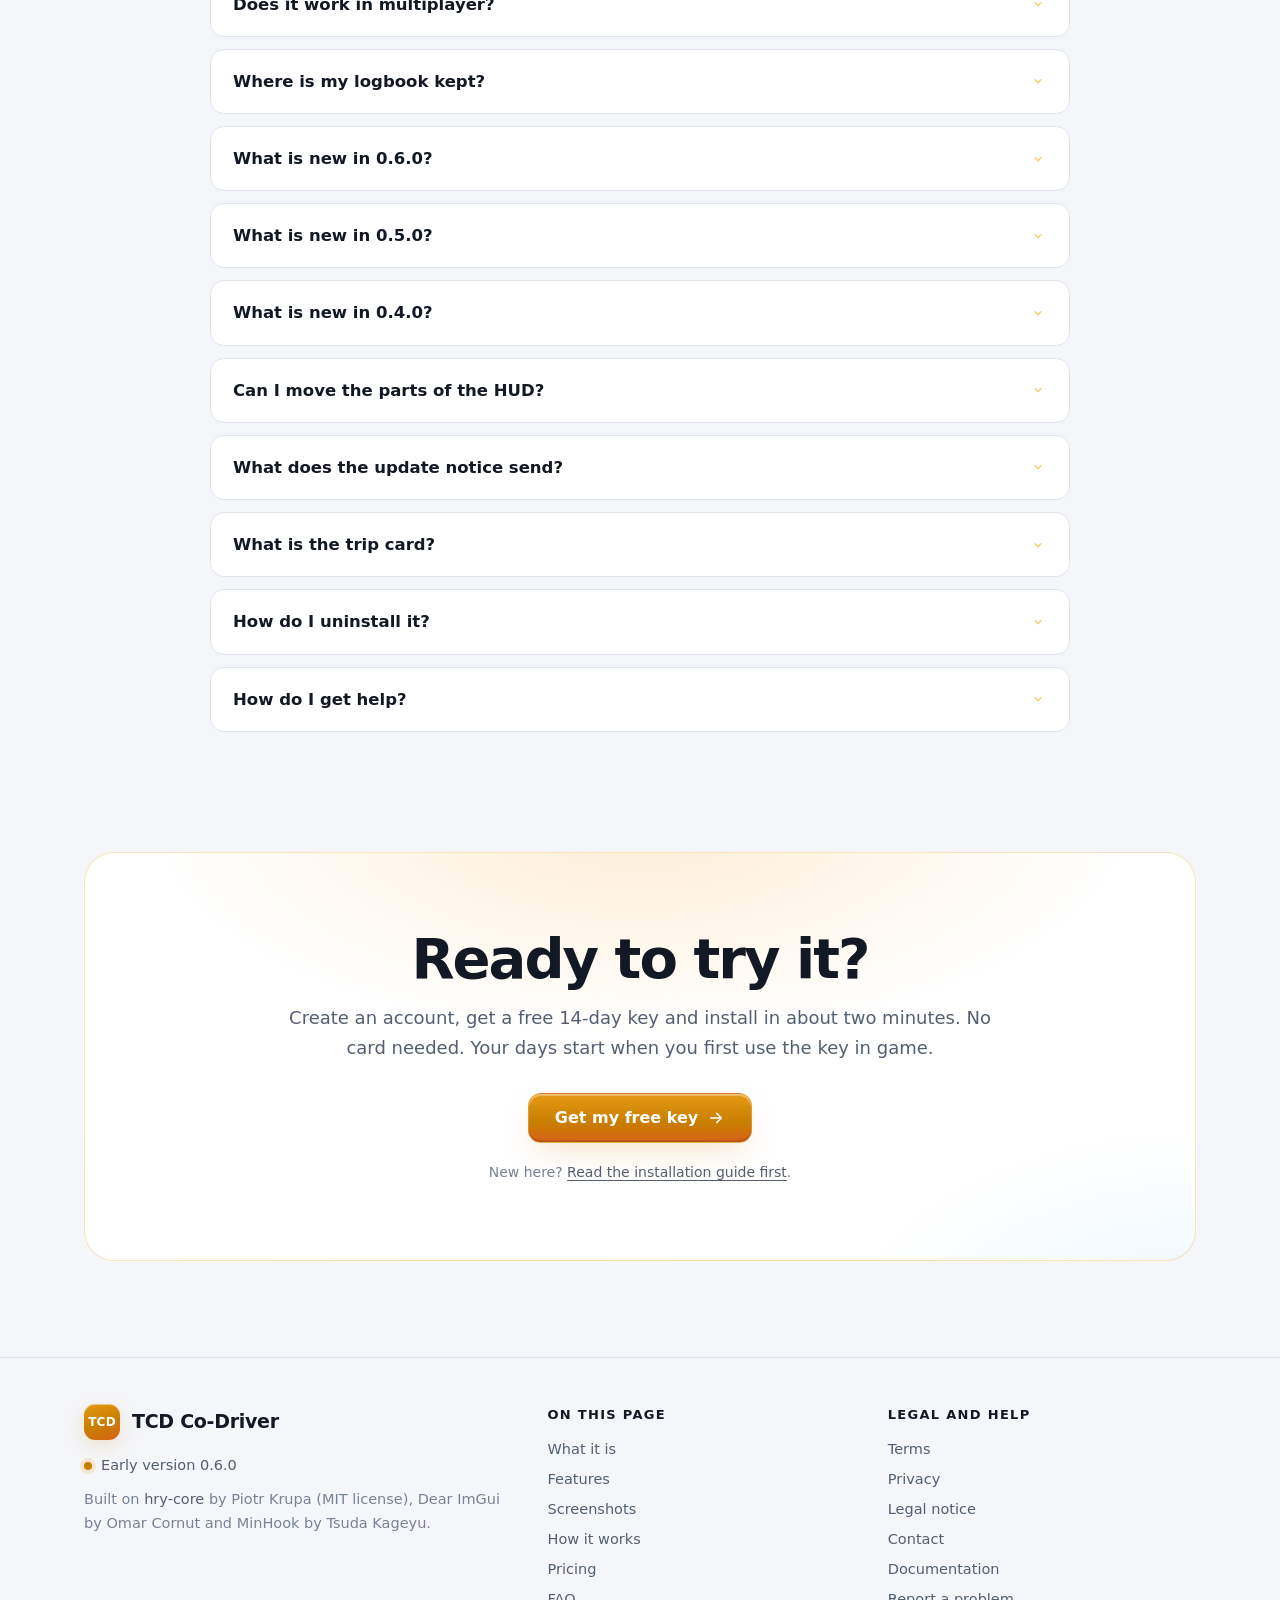
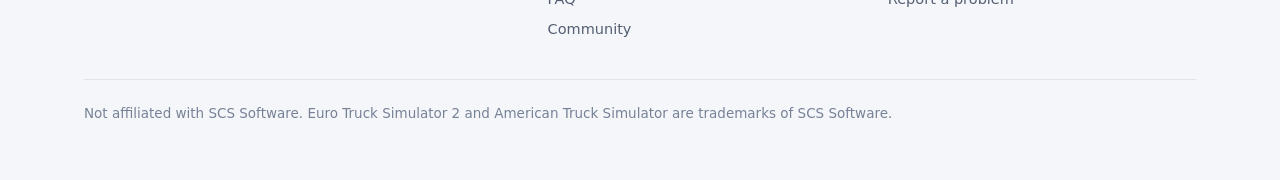
==== commit 79b76467: "Update the website" ====
--- a/index.html
+++ b/index.html
@@ -18,7 +18,7 @@
 <link rel="canonical" href="https://thecodingdad-tisonk.github.io/tcd-codriver/">
 <link rel="icon" href="data:image/svg+xml,%3Csvg xmlns='http://www.w3.org/2000/svg' viewBox='0 0 32 32'%3E%3Crect width='32' height='32' rx='8' fill='%23f5a524'/%3E%3Ctext x='16' y='21' font-family='Arial' font-weight='800' font-size='12' text-anchor='middle' fill='%231a1102'%3ETCD%3C/text%3E%3C/svg%3E">
 <script>(function(){var r=document.documentElement,t=null;r.className+=' js';try{t=localStorage.getItem('tcd-theme')}catch(e){}if(t!=='light'&&t!=='dark'){t=window.matchMedia&&window.matchMedia('(prefers-color-scheme: light)').matches?'light':'dark'}r.setAttribute('data-theme',t)})();</script>
-<link rel="stylesheet" href="assets/site.css?v=3c834c88">
+<link rel="stylesheet" href="assets/site.css?v=6cc0d82a">
 <script type="application/ld+json">
 {"@context":"https://schema.org","@graph":[
  {"@type":"SoftwareApplication","name":"TCD Co-Driver","applicationCategory":"Game","operatingSystem":"Windows","description":"A co-driver HUD, dashboard, driving coach and delivery logbook for Euro Truck Simulator 2 and American Truck Simulator.","url":"https://thecodingdad-tisonk.github.io/tcd-codriver/","image":"https://thecodingdad-tisonk.github.io/tcd-codriver/assets/og-image.png?v=f2dee5c9","offers":{"@type":"Offer","price":"3","priceCurrency":"USD","description":"Free for 14 days, then $3 per month."}},
@@ -208,7 +208,6 @@
   <ul class="honest">
     <li class="rv"><b>Early software.</b> Version 0.6.0 is a beta. It has been run in the real game, but only by a small group so far, and the coach score thresholds are still estimates. Most of what is new in 0.6.0 has been tested with automated tests and a driving simulator, not yet with real drives, so expect rough edges. Report problems and expect updates.</li>
     <li class="rv" style="--d:.04s"><b>Windows only.</b> The plugin uses the game's Windows plugin system.</li>
-    <li class="rv"><b>The license server runs from a home PC.</b> I start it myself and expose it through a tunnel, so it can be offline at times. There are no guaranteed service hours. A working license keeps running offline for up to a week; use "Check again" on the License tab when it is back.</li>
     <li class="rv" style="--d:.04s"><b>Unsigned plugin.</b> Windows may warn about an unverified publisher because the DLL is not digitally signed. The zip's SHA-256 is shown on your account page so you can check the download before running the installer.</li>
     <li class="rv"><b>Refunds.</b> Try everything for 14 days. If a paid key is not sorted out, contact us within 14 days for a fix or refund; see the <a href="terms.html">terms</a>.</li>
     <li class="rv" style="--d:.04s"><b>Multiplayer is untested.</b> Check the rules of any multiplayer service before using any plugin on it. The plugin only reads telemetry and does not change gameplay.</li>
--- a/assets/site.css
+++ b/assets/site.css
@@ -285,6 +285,18 @@
 .board .tools{display:flex;flex-wrap:wrap;gap:14px;align-items:center;margin-top:18px}
 .giscus{margin-top:18px}
 
+/* ---------------------------------------------------------------- page not found */
+.notfound{padding:16px 0 40px;text-align:center}
+.nf-number{font:800 clamp(96px,20vw,190px)/.9 var(--display);letter-spacing:-.06em;margin:6px 0 4px;
+  background:linear-gradient(120deg,var(--accent2),var(--accent) 52%,var(--accent3));
+  -webkit-background-clip:text;background-clip:text;color:transparent;-webkit-text-fill-color:transparent}
+.notfound .nf-title{font:700 clamp(23px,3.4vw,32px)/1.2 var(--display);letter-spacing:-.02em;margin:0 0 14px}
+.notfound .lede{margin-bottom:26px}
+.notfound .cta{justify-content:center;margin-bottom:26px}
+.nf-links{display:flex;flex-wrap:wrap;gap:8px 26px;justify-content:center;margin-bottom:18px}
+.nf-links a{color:var(--muted);font-size:15px;text-decoration:underline;text-underline-offset:3px}
+.nf-links a:hover{color:var(--accent)}
+
 /* ---------------------------------------------------------------- motion */
 .js .rv{opacity:0;transform:translateY(22px);transition:opacity .8s cubic-bezier(.2,.7,.2,1),transform .8s cubic-bezier(.2,.7,.2,1);transition-delay:var(--d,0s)}
 .js .rv.in{opacity:1;transform:none}
